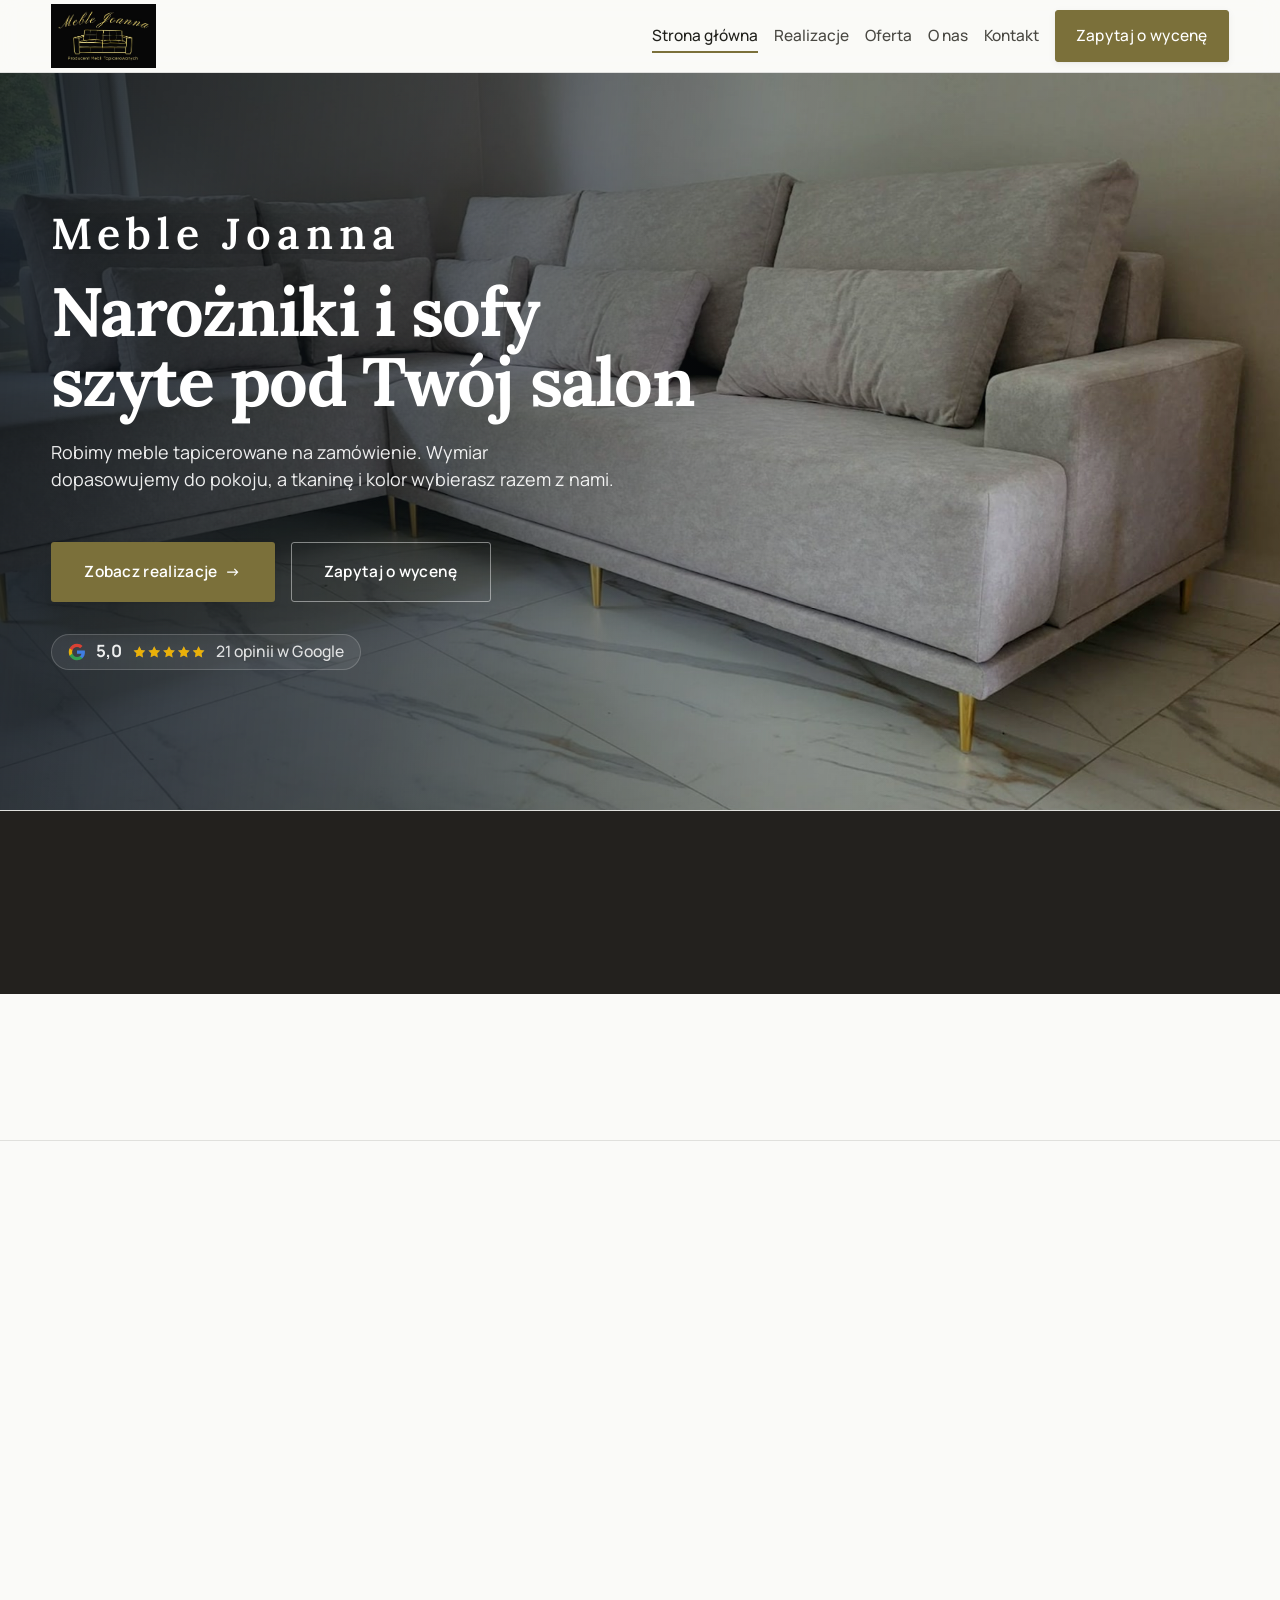
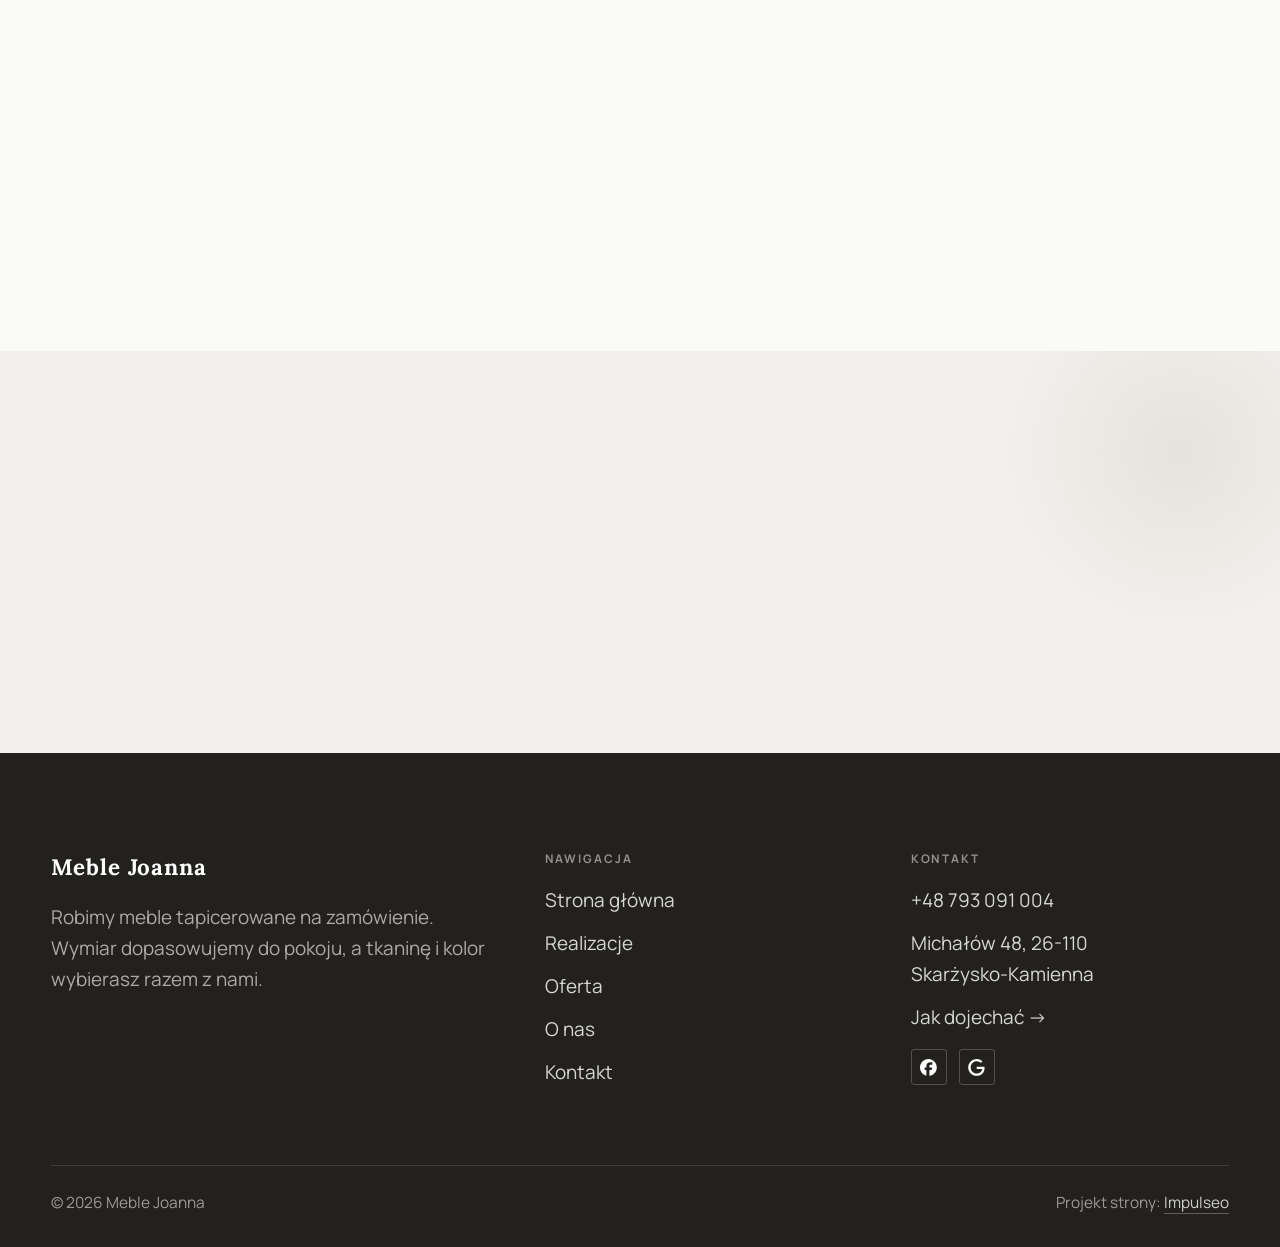
==== index.html @ 0ac48ba5 "Strona demo: meble-joanna" ====
<!DOCTYPE html>
<html lang="pl">
<head>
<meta charset="UTF-8">
<meta name="viewport" content="width=device-width, initial-scale=1.0">
<title>Meble Joanna - Producent mebli tapicerowanych · Skarżysko-Kamienna</title>
<meta name="description" content="Meble Joanna - rodzinny producent mebli tapicerowanych spod Skarżyska-Kamiennej. Narożniki, sofy, łóżka i pufy szyte pod wymiar pokoju. Ocena 5,0 w Google.">
<link rel="canonical" href="https://kris20032.github.io/meble-joanna/">
<meta name="robots" content="noindex, nofollow">
<meta property="og:type" content="website">
<meta property="og:locale" content="pl_PL">
<meta property="og:site_name" content="Meble Joanna">
<meta property="og:title" content="Meble Joanna - Producent mebli tapicerowanych · Skarżysko-Kamienna">
<meta property="og:description" content="Meble Joanna - rodzinny producent mebli tapicerowanych spod Skarżyska-Kamiennej. Narożniki, sofy, łóżka i pufy szyte pod wymiar pokoju. Ocena 5,0 w Google.">
<meta property="og:url" content="https://kris20032.github.io/meble-joanna/">
<meta property="og:image" content="https://kris20032.github.io/meble-joanna/img/og.jpg">
<meta property="og:image:width" content="1200">
<meta property="og:image:height" content="630">
<meta name="twitter:card" content="summary_large_image">
<script type="application/ld+json">{"@context": "https://schema.org", "@type": "LocalBusiness", "name": "Meble Joanna", "url": "https://kris20032.github.io/meble-joanna/", "telephone": "+48793091004", "image": "https://kris20032.github.io/meble-joanna/img/og.jpg", "areaServed": "Skarżysko-Kamienna", "sameAs": ["https://maps.google.com/?cid=4981466079952601923&g_mp=Cidnb29nbGUubWFwcy5wbGFjZXMudjEuUGxhY2VzLlNlYXJjaFRleHQQAhgEIAA", "https://www.facebook.com/profile.php?id=100093165857599"]}</script>
<link rel="preconnect" href="https://fonts.googleapis.com">
<link rel="preconnect" href="https://fonts.gstatic.com" crossorigin>
<link href="https://fonts.googleapis.com/css2?family=Lora:wght@500;600;700&family=Manrope:wght@400;500;600&display=swap" rel="stylesheet">
<link rel="stylesheet" href="assets/styles.css?v=9a1f56e1">
</head>
<body>

<header class="nav">
  <div class="wrap nav-inner">
    <a class="brand brand-has-logo" href="index.html"><img class="brand-logo" src="img/logo.png" alt="Meble Joanna" width="547" height="334" decoding="async"></a>
    <nav class="nav-links">
      <a href="index.html" class="active" aria-current="page">Strona główna</a>
      <a href="realizacje.html">Realizacje</a>
      <a href="oferta.html">Oferta</a>
      <a href="o-nas.html">O nas</a>
      <a href="kontakt.html">Kontakt</a>
      <a href="kontakt.html" class="btn btn-accent">Zapytaj o wycenę</a>
    </nav>
    <button class="nav-toggle" aria-label="Menu"><span></span><span></span><span></span></button>
  </div>
</header>

<main>
<section class="hero-cine">
  <img src="img/hero.jpg" fetchpriority="high" alt="Meble Joanna - Narożniki i sofy szyte pod Twój salon" width="1826" height="1386">
  <div class="wrap">
    <div class="hero-copy">
      <div class="brandmark bm-l"><span class="bm-line"><span>Meble Joanna</span></span></div>
      <h1>Narożniki i sofy szyte pod Twój salon</h1>
      <p class="lead">Robimy meble tapicerowane na zamówienie. Wymiar dopasowujemy do pokoju, a tkaninę i kolor wybierasz razem z nami.</p>
      <div class="hero-actions">
        <a href="realizacje.html" class="btn btn-accent">Zobacz realizacje <span class="arr">→</span></a>
        <a href="kontakt.html" class="btn btn-ghost btn-on-dark">Zapytaj o wycenę</a>
      </div>
      <div style="margin-top:var(--space-6);color:#fff;font-weight:600;letter-spacing:.02em;opacity:.92"><span class="g-badge"><svg class="gb-ico" viewBox="0 0 24 24" width="18" height="18" aria-hidden="true"><path fill="#4285F4" d="M22.56 12.25c0-.78-.07-1.53-.2-2.25H12v4.26h5.92c-.26 1.37-1.04 2.53-2.21 3.31v2.77h3.57c2.08-1.92 3.28-4.74 3.28-8.09z"/><path fill="#34A853" d="M12 23c2.97 0 5.46-.98 7.28-2.66l-3.57-2.77c-.98.66-2.23 1.06-3.71 1.06-2.86 0-5.29-1.93-6.16-4.53H2.18v2.84C3.99 20.53 7.7 23 12 23z"/><path fill="#FBBC05" d="M5.84 14.09c-.22-.66-.35-1.36-.35-2.09s.13-1.43.35-2.09V7.07H2.18C1.43 8.55 1 10.22 1 12s.43 3.45 1.18 4.93l2.85-2.22.81-.62z"/><path fill="#EA4335" d="M12 5.38c1.62 0 3.06.56 4.21 1.64l3.15-3.15C17.45 2.09 14.97 1 12 1 7.7 1 3.99 3.47 2.18 7.07l3.66 2.84c.87-2.6 3.3-4.53 6.16-4.53z"/></svg><b class="gb-ocena">5,0</b><svg class="gb-stars" viewBox="0 0 90 18" width="74" height="14.8" aria-hidden="true"><g fill="currentColor" opacity=".26"><path transform="translate(0,0)" d="M9 1.6l2.2 4.46 4.92.72-3.56 3.47.84 4.9L9 12.74l-4.4 2.31.84-4.9L1.88 6.68l4.92-.72L9 1.6Z"/><path transform="translate(18,0)" d="M9 1.6l2.2 4.46 4.92.72-3.56 3.47.84 4.9L9 12.74l-4.4 2.31.84-4.9L1.88 6.68l4.92-.72L9 1.6Z"/><path transform="translate(36,0)" d="M9 1.6l2.2 4.46 4.92.72-3.56 3.47.84 4.9L9 12.74l-4.4 2.31.84-4.9L1.88 6.68l4.92-.72L9 1.6Z"/><path transform="translate(54,0)" d="M9 1.6l2.2 4.46 4.92.72-3.56 3.47.84 4.9L9 12.74l-4.4 2.31.84-4.9L1.88 6.68l4.92-.72L9 1.6Z"/><path transform="translate(72,0)" d="M9 1.6l2.2 4.46 4.92.72-3.56 3.47.84 4.9L9 12.74l-4.4 2.31.84-4.9L1.88 6.68l4.92-.72L9 1.6Z"/></g><clipPath id="gs1000"><rect x="0" y="0" width="90.0" height="18"/></clipPath><g fill="#FBBC04" clip-path="url(#gs1000)"><path transform="translate(0,0)" d="M9 1.6l2.2 4.46 4.92.72-3.56 3.47.84 4.9L9 12.74l-4.4 2.31.84-4.9L1.88 6.68l4.92-.72L9 1.6Z"/><path transform="translate(18,0)" d="M9 1.6l2.2 4.46 4.92.72-3.56 3.47.84 4.9L9 12.74l-4.4 2.31.84-4.9L1.88 6.68l4.92-.72L9 1.6Z"/><path transform="translate(36,0)" d="M9 1.6l2.2 4.46 4.92.72-3.56 3.47.84 4.9L9 12.74l-4.4 2.31.84-4.9L1.88 6.68l4.92-.72L9 1.6Z"/><path transform="translate(54,0)" d="M9 1.6l2.2 4.46 4.92.72-3.56 3.47.84 4.9L9 12.74l-4.4 2.31.84-4.9L1.88 6.68l4.92-.72L9 1.6Z"/><path transform="translate(72,0)" d="M9 1.6l2.2 4.46 4.92.72-3.56 3.47.84 4.9L9 12.74l-4.4 2.31.84-4.9L1.88 6.68l4.92-.72L9 1.6Z"/></g></svg><span class="gb-txt">21 opinii w Google</span></span></div>
    </div>
  </div>
</section>
<section class="strip n-4" style="padding-block:0">
  <div class="wrap">
    <div class="item reveal"><div class="k">Na wymiar</div><div class="v">narożniki, sofy i łóżka pod Twój pokój</div></div>
    <div class="item reveal"><div class="k">Tkanina i kolor</div><div class="v">dobierasz razem z nami</div></div>
    <div class="item reveal"><div class="k">Rodzinna firma</div><div class="v">z Michałowa pod Skarżyskiem-Kamienną</div></div>
    <div class="item reveal"><div class="k">Dowóz</div><div class="v">także poza województwo świętokrzyskie</div></div>
  </div>
</section>
<section class="opinie-mini" aria-label="Opinie klientów">
  <div class="wrap">
    <div class="om-row">
      <div class="om-item reveal"><blockquote>„Kanapa prezentuje się naprawdę świetnie i od pierwszego spojrzenia widać, że została wykonana z dużą staran…”</blockquote><span class="om-autor">Milena G</span></div>
      <div class="om-item reveal"><blockquote>„Mój narożnik właśnie dotarł i jestem absolutnie zachwycona!”</blockquote><span class="om-autor">Justyna Kołodziej</span></div>
      <div class="om-item reveal"><blockquote>„Bardzo polecam "Meble Joanna".”</blockquote><span class="om-autor">Agata Marczewska</span></div>
    </div>
  </div>
</section>
<section>
  <div class="wrap split">
    <div class="split-art reveal"><img src="img/g6.jpg" alt="Meble Joanna - realizacja" loading="lazy" width="1600" height="1200" decoding="async"></div>
    <div class="split-copy reveal">
      <span class="eyebrow">O nas</span>
      <h2>Meble szyte w Michałowie</h2>
      <p class="muted">Wypoczynki i łóżka robimy pod wymiar pokoju, w tkaninie wybranej przez Ciebie. Nasze narożniki jeżdżą też do klientów spoza województwa.</p>

      <a href="o-nas.html" class="btn btn-ghost">Poznaj nas <span class="arr">→</span></a>
    </div>
  </div>
</section>
<section class="gateways-band">
  <div class="wrap">
    <div class="gateways">
      <a href="oferta.html" class="gateway reveal"><img src="img/g1.jpg" alt="Narożniki na wymiar" loading="lazy" width="1518" height="1106" decoding="async"><span class="g-ttl">Narożniki na wymiar</span></a>
      <a href="oferta.html" class="gateway reveal"><img src="img/g7.jpg" alt="Sofy i kanapy" loading="lazy" width="1600" height="1200" decoding="async"><span class="g-ttl">Sofy i kanapy</span></a>
      <a href="oferta.html" class="gateway reveal"><img src="img/g5.jpg" alt="Łóżka tapicerowane" loading="lazy" width="1600" height="2133" decoding="async"><span class="g-ttl">Łóżka tapicerowane</span></a>
    </div>
  </div>
</section>
<section class="stopklatka" aria-hidden="true">
  <div class="stk-bg" style="background-image:url(img/g3.jpg)"></div>
</section>
<section class="opinie">
  <div class="wrap">
    <div class="head center reveal">
      <span class="eyebrow">Opinie</span>
      <h2>Co mówią klienci</h2>
    </div>
    <p class="op-meta reveal"><span class="g-badge"><svg class="gb-ico" viewBox="0 0 24 24" width="18" height="18" aria-hidden="true"><path fill="#4285F4" d="M22.56 12.25c0-.78-.07-1.53-.2-2.25H12v4.26h5.92c-.26 1.37-1.04 2.53-2.21 3.31v2.77h3.57c2.08-1.92 3.28-4.74 3.28-8.09z"/><path fill="#34A853" d="M12 23c2.97 0 5.46-.98 7.28-2.66l-3.57-2.77c-.98.66-2.23 1.06-3.71 1.06-2.86 0-5.29-1.93-6.16-4.53H2.18v2.84C3.99 20.53 7.7 23 12 23z"/><path fill="#FBBC05" d="M5.84 14.09c-.22-.66-.35-1.36-.35-2.09s.13-1.43.35-2.09V7.07H2.18C1.43 8.55 1 10.22 1 12s.43 3.45 1.18 4.93l2.85-2.22.81-.62z"/><path fill="#EA4335" d="M12 5.38c1.62 0 3.06.56 4.21 1.64l3.15-3.15C17.45 2.09 14.97 1 12 1 7.7 1 3.99 3.47 2.18 7.07l3.66 2.84c.87-2.6 3.3-4.53 6.16-4.53z"/></svg><b class="gb-ocena">5,0</b><svg class="gb-stars" viewBox="0 0 90 18" width="74" height="14.8" aria-hidden="true"><g fill="currentColor" opacity=".26"><path transform="translate(0,0)" d="M9 1.6l2.2 4.46 4.92.72-3.56 3.47.84 4.9L9 12.74l-4.4 2.31.84-4.9L1.88 6.68l4.92-.72L9 1.6Z"/><path transform="translate(18,0)" d="M9 1.6l2.2 4.46 4.92.72-3.56 3.47.84 4.9L9 12.74l-4.4 2.31.84-4.9L1.88 6.68l4.92-.72L9 1.6Z"/><path transform="translate(36,0)" d="M9 1.6l2.2 4.46 4.92.72-3.56 3.47.84 4.9L9 12.74l-4.4 2.31.84-4.9L1.88 6.68l4.92-.72L9 1.6Z"/><path transform="translate(54,0)" d="M9 1.6l2.2 4.46 4.92.72-3.56 3.47.84 4.9L9 12.74l-4.4 2.31.84-4.9L1.88 6.68l4.92-.72L9 1.6Z"/><path transform="translate(72,0)" d="M9 1.6l2.2 4.46 4.92.72-3.56 3.47.84 4.9L9 12.74l-4.4 2.31.84-4.9L1.88 6.68l4.92-.72L9 1.6Z"/></g><clipPath id="gs1000"><rect x="0" y="0" width="90.0" height="18"/></clipPath><g fill="#FBBC04" clip-path="url(#gs1000)"><path transform="translate(0,0)" d="M9 1.6l2.2 4.46 4.92.72-3.56 3.47.84 4.9L9 12.74l-4.4 2.31.84-4.9L1.88 6.68l4.92-.72L9 1.6Z"/><path transform="translate(18,0)" d="M9 1.6l2.2 4.46 4.92.72-3.56 3.47.84 4.9L9 12.74l-4.4 2.31.84-4.9L1.88 6.68l4.92-.72L9 1.6Z"/><path transform="translate(36,0)" d="M9 1.6l2.2 4.46 4.92.72-3.56 3.47.84 4.9L9 12.74l-4.4 2.31.84-4.9L1.88 6.68l4.92-.72L9 1.6Z"/><path transform="translate(54,0)" d="M9 1.6l2.2 4.46 4.92.72-3.56 3.47.84 4.9L9 12.74l-4.4 2.31.84-4.9L1.88 6.68l4.92-.72L9 1.6Z"/><path transform="translate(72,0)" d="M9 1.6l2.2 4.46 4.92.72-3.56 3.47.84 4.9L9 12.74l-4.4 2.31.84-4.9L1.88 6.68l4.92-.72L9 1.6Z"/></g></svg><span class="gb-txt">21 opinii w Google</span></span></p>
    <p class="op-meta reveal"><a class="op-google" href="https://maps.google.com/?cid=4981466079952601923&amp;g_mp=Cidnb29nbGUubWFwcy5wbGFjZXMudjEuUGxhY2VzLlNlYXJjaFRleHQQAhgEIAA" target="_blank" rel="noopener"><svg class="op-g-ico" viewBox="0 0 24 24" width="17" height="17" aria-hidden="true"><path fill="#4285F4" d="M22.56 12.25c0-.78-.07-1.53-.2-2.25H12v4.26h5.92c-.26 1.37-1.04 2.53-2.21 3.31v2.77h3.57c2.08-1.92 3.28-4.74 3.28-8.09z"/><path fill="#34A853" d="M12 23c2.97 0 5.46-.98 7.28-2.66l-3.57-2.77c-.98.66-2.23 1.06-3.71 1.06-2.86 0-5.29-1.93-6.16-4.53H2.18v2.84C3.99 20.53 7.7 23 12 23z"/><path fill="#FBBC05" d="M5.84 14.09c-.22-.66-.35-1.36-.35-2.09s.13-1.43.35-2.09V7.07H2.18C1.43 8.55 1 10.22 1 12s.43 3.45 1.18 4.93l2.85-2.22.81-.62z"/><path fill="#EA4335" d="M12 5.38c1.62 0 3.06.56 4.21 1.64l3.15-3.15C17.45 2.09 14.97 1 12 1 7.7 1 3.99 3.47 2.18 7.07l3.66 2.84c.87-2.6 3.3-4.53 6.16-4.53z"/></svg><span>Zobacz opinie w Google</span><span class="arr">→</span></a></p>
    <div class="opinie-grid">
      <figure class="op-card reveal"><span class="op-star"><svg class="ico-star" width="14" height="14" viewBox="0 0 24 24" style="vertical-align:-2px" aria-hidden="true"><path d="M12 2.8l2.85 5.8 6.4.93-4.63 4.5 1.1 6.37L12 17.4l-5.72 3 1.1-6.37-4.63-4.5 6.4-.93L12 2.8Z" fill="currentColor"/></svg><svg class="ico-star" width="14" height="14" viewBox="0 0 24 24" style="vertical-align:-2px" aria-hidden="true"><path d="M12 2.8l2.85 5.8 6.4.93-4.63 4.5 1.1 6.37L12 17.4l-5.72 3 1.1-6.37-4.63-4.5 6.4-.93L12 2.8Z" fill="currentColor"/></svg><svg class="ico-star" width="14" height="14" viewBox="0 0 24 24" style="vertical-align:-2px" aria-hidden="true"><path d="M12 2.8l2.85 5.8 6.4.93-4.63 4.5 1.1 6.37L12 17.4l-5.72 3 1.1-6.37-4.63-4.5 6.4-.93L12 2.8Z" fill="currentColor"/></svg><svg class="ico-star" width="14" height="14" viewBox="0 0 24 24" style="vertical-align:-2px" aria-hidden="true"><path d="M12 2.8l2.85 5.8 6.4.93-4.63 4.5 1.1 6.37L12 17.4l-5.72 3 1.1-6.37-4.63-4.5 6.4-.93L12 2.8Z" fill="currentColor"/></svg><svg class="ico-star" width="14" height="14" viewBox="0 0 24 24" style="vertical-align:-2px" aria-hidden="true"><path d="M12 2.8l2.85 5.8 6.4.93-4.63 4.5 1.1 6.37L12 17.4l-5.72 3 1.1-6.37-4.63-4.5 6.4-.93L12 2.8Z" fill="currentColor"/></svg></span><blockquote>Kanapa prezentuje się naprawdę świetnie i od pierwszego spojrzenia widać, że została wykonana z dużą starannością. Wszystkie detale są dopracowane, szwy równe i schludne, a materiały wysokiej jakości.</blockquote><span class="op-autor">Milena G</span></figure>
      <figure class="op-card reveal"><span class="op-star"><svg class="ico-star" width="14" height="14" viewBox="0 0 24 24" style="vertical-align:-2px" aria-hidden="true"><path d="M12 2.8l2.85 5.8 6.4.93-4.63 4.5 1.1 6.37L12 17.4l-5.72 3 1.1-6.37-4.63-4.5 6.4-.93L12 2.8Z" fill="currentColor"/></svg><svg class="ico-star" width="14" height="14" viewBox="0 0 24 24" style="vertical-align:-2px" aria-hidden="true"><path d="M12 2.8l2.85 5.8 6.4.93-4.63 4.5 1.1 6.37L12 17.4l-5.72 3 1.1-6.37-4.63-4.5 6.4-.93L12 2.8Z" fill="currentColor"/></svg><svg class="ico-star" width="14" height="14" viewBox="0 0 24 24" style="vertical-align:-2px" aria-hidden="true"><path d="M12 2.8l2.85 5.8 6.4.93-4.63 4.5 1.1 6.37L12 17.4l-5.72 3 1.1-6.37-4.63-4.5 6.4-.93L12 2.8Z" fill="currentColor"/></svg><svg class="ico-star" width="14" height="14" viewBox="0 0 24 24" style="vertical-align:-2px" aria-hidden="true"><path d="M12 2.8l2.85 5.8 6.4.93-4.63 4.5 1.1 6.37L12 17.4l-5.72 3 1.1-6.37-4.63-4.5 6.4-.93L12 2.8Z" fill="currentColor"/></svg><svg class="ico-star" width="14" height="14" viewBox="0 0 24 24" style="vertical-align:-2px" aria-hidden="true"><path d="M12 2.8l2.85 5.8 6.4.93-4.63 4.5 1.1 6.37L12 17.4l-5.72 3 1.1-6.37-4.63-4.5 6.4-.93L12 2.8Z" fill="currentColor"/></svg></span><blockquote>Mój narożnik właśnie dotarł i jestem absolutnie zachwycona! Od początku zależało mi na niestandardowym, funkcjonalnym wypoczynku, dopasowanym do moich potrzeb. Efekt przeszedł moje oczekiwania.</blockquote><span class="op-autor">Justyna Kołodziej</span></figure>
      <figure class="op-card reveal"><span class="op-star"><svg class="ico-star" width="14" height="14" viewBox="0 0 24 24" style="vertical-align:-2px" aria-hidden="true"><path d="M12 2.8l2.85 5.8 6.4.93-4.63 4.5 1.1 6.37L12 17.4l-5.72 3 1.1-6.37-4.63-4.5 6.4-.93L12 2.8Z" fill="currentColor"/></svg><svg class="ico-star" width="14" height="14" viewBox="0 0 24 24" style="vertical-align:-2px" aria-hidden="true"><path d="M12 2.8l2.85 5.8 6.4.93-4.63 4.5 1.1 6.37L12 17.4l-5.72 3 1.1-6.37-4.63-4.5 6.4-.93L12 2.8Z" fill="currentColor"/></svg><svg class="ico-star" width="14" height="14" viewBox="0 0 24 24" style="vertical-align:-2px" aria-hidden="true"><path d="M12 2.8l2.85 5.8 6.4.93-4.63 4.5 1.1 6.37L12 17.4l-5.72 3 1.1-6.37-4.63-4.5 6.4-.93L12 2.8Z" fill="currentColor"/></svg><svg class="ico-star" width="14" height="14" viewBox="0 0 24 24" style="vertical-align:-2px" aria-hidden="true"><path d="M12 2.8l2.85 5.8 6.4.93-4.63 4.5 1.1 6.37L12 17.4l-5.72 3 1.1-6.37-4.63-4.5 6.4-.93L12 2.8Z" fill="currentColor"/></svg><svg class="ico-star" width="14" height="14" viewBox="0 0 24 24" style="vertical-align:-2px" aria-hidden="true"><path d="M12 2.8l2.85 5.8 6.4.93-4.63 4.5 1.1 6.37L12 17.4l-5.72 3 1.1-6.37-4.63-4.5 6.4-.93L12 2.8Z" fill="currentColor"/></svg></span><blockquote>Bardzo polecam "Meble Joanna". Solidnie i estetycznie wykonane, z dobrych jakościowo materiałów, wygodne. Z właścicielami można bez problemu porozumieć się odnośnie kolorystyki itd.</blockquote><span class="op-autor">Agata Marczewska</span></figure>
    </div>
  </div>
</section>
<section>
  <div class="wrap">
    <div class="head reveal">
      <span class="eyebrow">Realizacje</span>
      <h2>Meble z naszej pracowni</h2>
      <p>Narożniki, sofy i łóżka uszyte na zamówienie. Każdy w innej tkaninie i w innym wymiarze.</p>
    </div>
    <div class="gallery">
      <div class="tile t-two3 reveal"><img src="img/g2.jpg" alt="Meble Joanna" loading="lazy" width="1502" height="2044" decoding="async"></div>
      <div class="tile t-third reveal"><img src="img/g4.jpg" alt="Meble Joanna" loading="lazy" width="1474" height="2024" decoding="async"></div>
      <div class="tile t-third reveal"><img src="img/g8.jpg" alt="Meble Joanna" loading="lazy" width="1058" height="778" decoding="async"></div>
      <div class="tile t-third reveal"><img src="img/g9.jpg" alt="Meble Joanna" loading="lazy" width="1100" height="824" decoding="async"></div>
      <div class="tile t-third reveal"><img src="img/about.jpg" alt="Meble Joanna" loading="lazy" width="1600" height="2133" decoding="async"></div>
    </div>
    <div style="margin-top:var(--space-7)" class="reveal"><a href="realizacje.html" class="btn btn-accent">Pełna galeria <span class="arr">→</span></a></div>
  </div>
</section>
<section class="cta">
  <div class="wrap">
    <div class="reveal">
      <span class="eyebrow">Współpraca</span>
      <h2>Masz miejsce na narożnik, a nic gotowego nie pasuje?</h2>
      <p>Zadzwoń i podaj wymiary. Powiemy, co da się uszyć i ile to będzie kosztować.</p>
    </div>
    <div class="cta-actions reveal">
      <a href="kontakt.html" class="btn btn-light">Zapytaj o wycenę <span class="arr">→</span></a>
      <a href="tel:+48793091004" class="btn btn-ghost btn-ghost-cta">+48 793 091 004</a>
    </div>
  </div>
</section>
</main>

<footer>
  <div class="wrap">
    <div class="foot-grid">
      <div class="foot-brand">
        <div class="name">Meble Joanna</div>
        <p>Robimy meble tapicerowane na zamówienie. Wymiar dopasowujemy do pokoju, a tkaninę i kolor wybierasz razem z nami.</p>
      </div>
      <div class="foot-col">
        <h4>Nawigacja</h4>
        <a href="index.html">Strona główna</a>
        <a href="realizacje.html">Realizacje</a>
        <a href="oferta.html">Oferta</a>
        <a href="o-nas.html">O nas</a>
        <a href="kontakt.html">Kontakt</a>
      </div>
      <div class="foot-col">
        <h4>Kontakt</h4>
        <a href="tel:+48793091004">+48 793 091 004</a>
        <p>Michałów 48, 26-110 Skarżysko-Kamienna</p>
        <a href="https://maps.google.com/?cid=4981466079952601923&g_mp=Cidnb29nbGUubWFwcy5wbGFjZXMudjEuUGxhY2VzLlNlYXJjaFRleHQQAhgEIAA" target="_blank" rel="noopener">Jak dojechać →</a>
      <div class="foot-soc">
        <a class="soc" href="https://www.facebook.com/profile.php?id=100093165857599" target="_blank" rel="noopener" aria-label="Facebook - Meble Joanna"><svg viewBox="0 0 24 24" aria-hidden="true" focusable="false"><path d="M9.101 23.691v-7.98H6.627v-3.667h2.474v-1.58c0-4.085 1.848-5.978 5.858-5.978.401 0 .955.042 1.468.103a8.68 8.68 0 0 1 1.141.195v3.325a8.623 8.623 0 0 0-.653-.036 26.805 26.805 0 0 0-.733-.009c-.707 0-1.259.096-1.675.309a1.686 1.686 0 0 0-.679.622c-.258.42-.374.995-.374 1.752v1.297h3.919l-.386 2.103-.287 1.564h-3.246v8.245C19.396 23.238 24 18.179 24 12.044c0-6.627-5.373-12-12-12s-12 5.373-12 12c0 5.628 3.874 10.35 9.101 11.647Z" fill="currentColor"/></svg></a>
        <a class="soc" href="https://maps.google.com/?cid=4981466079952601923&g_mp=Cidnb29nbGUubWFwcy5wbGFjZXMudjEuUGxhY2VzLlNlYXJjaFRleHQQAhgEIAA" target="_blank" rel="noopener" aria-label="Google - Meble Joanna"><svg viewBox="0 0 24 24" aria-hidden="true" focusable="false"><path d="M12.48 10.92v3.28h7.84c-.24 1.84-.853 3.187-1.787 4.133-1.147 1.147-2.933 2.4-6.053 2.4-4.827 0-8.6-3.893-8.6-8.72s3.773-8.72 8.6-8.72c2.6 0 4.507 1.027 5.907 2.347l2.307-2.307C18.747 1.44 16.133 0 12.48 0 5.867 0 .307 5.387.307 12s5.56 12 12.173 12c3.573 0 6.267-1.173 8.373-3.36 2.16-2.16 2.84-5.213 2.84-7.667 0-.76-.053-1.467-.173-2.053H12.48z" fill="currentColor"/></svg></a>
      </div>
      </div>
    </div>
    <div class="foot-bot">
      <span>© 2026 Meble Joanna</span>
      <span>Projekt strony: <a class="foot-credit" href="https://impulseo.pl" target="_blank" rel="noopener">Impulseo</a></span>
    </div>
  </div>
</footer>
<div class="sticky-reserve"><a class="sr-book" href="kontakt.html">Zapytaj o wycenę</a><a class="sr-call" href="tel:+48793091004" aria-label="Zadzwoń"><svg class="ico-tel" width="16" height="16" viewBox="0 0 24 24" fill="none" aria-hidden="true"><path d="M6.6 10.8a15.5 15.5 0 0 0 6.6 6.6l2.2-2.2a1 1 0 0 1 1-.24 11.4 11.4 0 0 0 3.6.58 1 1 0 0 1 1 1V20a1 1 0 0 1-1 1A17 17 0 0 1 3 4a1 1 0 0 1 1-1h3.5a1 1 0 0 1 1 1c0 1.25.2 2.46.58 3.6a1 1 0 0 1-.25 1l-2.23 2.2Z" fill="currentColor"/></svg></a></div>
<div class="demo-wazne" data-do="2026-10-06" data-cykl="3" hidden><svg class="dw-ico" width="13" height="13" viewBox="0 0 24 24" fill="none" aria-hidden="true"><circle cx="12" cy="12" r="8.6" stroke="currentColor" stroke-width="1.8"/><path d="M12 7.2V12l3.3 2" stroke="currentColor" stroke-width="1.8" stroke-linecap="round"/></svg><span class="dw-txt"></span></div>

<script src="assets/main.js"></script>
</body>
</html>
---- assets/styles.css ----
/* ============================================================
   STOLBASZ — premium, architektoniczny B2B fit-out
   Jasna paleta, zero brązu. System wg premium-web-craft.
   Projekt strony: Impulseo (impulseo.pl)
   ============================================================ */

:root{
  /* PALETA — jasna, architektoniczna, chłodna */
  --paper:#F3F1EC;          /* główne tło */
  --paper-2:#E6E3DB;        /* sekcje alternatywne (chłodny jasny szary) */
  --paper-3:#E6E3DB;        /* delikatne wypełnienia */
  --ink:#23211E;            /* tekst główny — chłodny grafit */
  --ink-soft:#43403A;       /* nagłówki drugorzędne */
  --muted:#87837A;          /* tekst poboczny */
  --line:rgba(35,33,30,.12);/* hairline */
  --accent:#8A6B3C;         /* stonowany petrol-slate — jedyny akcent */
  --accent-d:#6E5430;
  --accent-soft:rgba(138,107,60,.10);
  --dark:#23211E;           /* sekcje ciemne (stopka/CTA) */

  /* HOVER ZDJĘĆ — JEDEN standard dla całego silnika (decyzja K. 04.08.2026, artefakt z wariantami).
     AKTUALNE (K.+Szymon 09.08.2026, wybór z artefaktu 6 wariantów): zoom 1.05 przy 1.4s -
     przy tak długim czasie mocniejszy kadr NIE skacze, tylko „oddycha". Poprzedni standard
     (1.02 / .55s z 04.08) odbierany jako dynamiczny i szybki.
     Spoczynek lekko przygaszony, ale TYLKO tam, gdzie jest mysz (@media hover:hover) —
     na telefonie zdjęcia zostają w pełnej jasności. */
  --img-zoom:1.05;                   /* K.+Szymon 09.08: wariant F z artefaktu porównawczego */
  --img-rest:brightness(.95) saturate(.99);
  --img-hot:brightness(1.06) saturate(1.05);
  --img-dur:1.4s;                    /* K.+Szymon 09.08 (wariant F): powoli = elegancko */
  --img-ease:cubic-bezier(.16,.84,.44,1);  /* miękki ogon, efekt „oddychania" */

  /* ODSTĘPY — skala 4/8 */
  --space-1:4px; --space-2:8px; --space-3:12px; --space-4:16px; --space-5:24px;
  --space-6:32px; --space-7:48px; --space-8:64px; --space-9:96px; --space-10:128px;

  /* TYPOGRAFIA — fluid clamp() (skala podbita 16.07.2026: większe, czytelniejsze litery — uwaga Adama) */
  --text-sm:clamp(.9rem,.87rem + .12vw,1rem);
  --text-base:clamp(1.08rem,1.04rem + .18vw,1.2rem);
  --text-lg:clamp(1.24rem,1.15rem + .34vw,1.44rem);
  --text-h3:clamp(1.34rem,1.22rem + .55vw,1.66rem);
  --text-h2:clamp(2.1rem,1.66rem + 2.1vw,3.1rem);
  --text-h1:clamp(2.9rem,2.1rem + 4vw,5.1rem);

  /* PROMIENIE — architektoniczne, raczej ostre */
  --r-sm:3px; --r-md:6px; --r-lg:10px;

  /* RUCH */
  --ease:cubic-bezier(.25,.46,.45,.94); --dur:.24s;

  /* CIENIE — miękkie, warstwowe */
  --sh-sm:0 1px 2px rgba(16,24,32,.04), 0 2px 8px rgba(16,24,32,.05);
  --sh-md:0 2px 6px rgba(16,24,32,.05), 0 12px 28px -8px rgba(16,24,32,.12);
  --sh-lg:0 6px 14px rgba(16,24,32,.07), 0 26px 56px -18px rgba(16,24,32,.22);

  --hairline:1px solid var(--line);

  --font-display:'Lora',serif;
  --font-body:'Manrope',sans-serif;
}

*{box-sizing:border-box;margin:0;padding:0}
html{scroll-behavior:smooth}
body{
  font-family:var(--font-body);
  font-size:var(--text-base);
  line-height:1.65;
  color:var(--ink);
  background:var(--paper);
  -webkit-font-smoothing:antialiased;
  text-rendering:optimizeLegibility;
}
img{max-width:100%;height:auto;display:block}  /* height:auto = width/height z atrybutów trzyma proporcje (TOP#12) */
a{color:inherit;text-decoration:none}

.wrap{width:min(92%,1180px);margin-inline:auto}
section{padding-block:clamp(52px,6.5vw,96px)}

h1,h2,h3{font-family:var(--font-display);font-weight:700;line-height:1.08;letter-spacing:-.02em;color:var(--ink)}
h1{font-size:var(--text-h1);letter-spacing:-.035em}
h2{font-size:var(--text-h2);letter-spacing:-.025em}
h3{font-size:var(--text-h3)}
/* MIARA — długość wiersza. WCAG 2.2 SC 1.4.8: max 80 znaków; Butterick: 45–90.
   68ch daje realnie 72–78 znaków polskiego tekstu, czyli z zapasem pod granicą.
   Wcześniej limit miał TYLKO <p> — <li>, <blockquote> i <dd> nie miały żadnego,
   i to jedyny powód, dla którego 23 bloki na dwóch oddanych stronach jadą po
   83–106 znaków w wierszu (pomiar 07.08.2026, bramka `miara`).
   ⚠️ Listy i definicje ograniczamy TYLKO bez klasy: `ul`/`ol` z klasą to u nas
   układ (siatki kafli, menu), a nie tekst ciągły — tam miarę wyznacza układ. */
/* 60ch, nie 68ch (K. 10.08): po zmianie fontów na węższe kroje (DM Sans i spółka)
   w 68ch mieściło się ~90 znaków - bramka pikselowa słusznie zgłaszała przekroczenie
   granicy 80. Pomiar na żywej przeglądarce: 60ch = 90 znaków, 53ch = ~78 znaków, czyli normę WCAG 1.4.8. */
:root{ --miara:53ch }
p{max-width:min(100%,var(--miara))}
blockquote,
ul:not([class])>li, ol:not([class])>li,
dl:not([class])>dd{max-width:min(100%,var(--miara))}

/* ⚠️ Świadomie BEZ wyjątku `.tile p,.card p,.svc p{max-width:none}`, choć nasuwa się sam:
   te akapity BYŁY już ograniczone (stare `p{max-width:65ch}`), więc „wyjątek" nie odblokowałby
   niczego nowego — tylko ROZLUŹNIŁ stan sprzed zmiany na wszystkich demach naraz.
   `figcaption` żadna z reguł wyżej nie dotyczy, więc też nie potrzebuje zwolnienia. */

/* ŁAMANIE. `balance` wyrównuje długości wierszy w nagłówku, `pretty` pilnuje ostatniego
   wiersza akapitu, żeby nie został w nim jeden wyraz. Obsługiwane od Chrome 117 /
   Safari 17.5; starsze przeglądarki po prostu ignorują tę własność.
   `text-wrap:pretty` nie występowało dotąd ANI RAZ w silniku ani w repo klientów. */
h1,h2,h3,.lead,.lede{text-wrap:balance}
p,li,blockquote,dd{text-wrap:pretty}

.eyebrow{
  font-family:var(--font-body);
  font-size:var(--text-sm);
  font-weight:600;
  letter-spacing:.18em;
  text-transform:uppercase;
  color:var(--accent);
  display:inline-flex;align-items:center;gap:var(--space-3);
}
/* flex:none + margin-top = kreska trzyma się PIERWSZEJ linii. Wcześniej align-items:center
   centrowało ją względem całego bloku i przy zawinięciu (długi kicker typu
   „…WNĘTRZ · LESZNO · OD 2019") druga linia lądowała z brzydkim wcięciem. */
.eyebrow{align-items:flex-start}
.eyebrow>*,.eyebrow{text-wrap:balance}   /* dlugi kicker lamal sie na sierote typu samo „2019" w drugiej linii */
.eyebrow::before{content:"";width:28px;height:1px;background:var(--accent);display:inline-block;flex:none;margin-top:.62em}

.muted{color:var(--muted)}
.lead{font-size:var(--text-lg);line-height:1.55;color:var(--ink-soft);max-width:50ch}

/* ---------- BUTTONS ---------- */
.btn{
  display:inline-flex;align-items:center;gap:var(--space-2);
  font-weight:600;font-size:var(--text-sm);letter-spacing:.02em;
  padding:var(--space-4) var(--space-6);
  border-radius:var(--r-sm);
  transition:transform var(--dur) var(--ease),box-shadow var(--dur) var(--ease),background var(--dur) var(--ease);
  cursor:pointer;border:1px solid transparent;
}
.btn-accent{background:var(--accent);color:#fff;box-shadow:var(--sh-sm)}
.btn-accent:hover{background:var(--accent-d);transform:translateY(-2px);box-shadow:var(--sh-md)}
.btn-accent:active{transform:translateY(0);box-shadow:var(--sh-sm)}
.btn-ghost{background:transparent;color:var(--ink);border-color:var(--line)}
.btn-ghost:hover{border-color:var(--accent);color:var(--accent);transform:translateY(-2px)}
.btn-light{background:#fff;color:var(--ink);box-shadow:var(--sh-sm)}
.btn-light:hover{transform:translateY(-2px);box-shadow:var(--sh-md)}
.btn .arr{transition:transform var(--dur) var(--ease)}
.btn:hover .arr{transform:translateX(4px)}

/* ---------- NAV ---------- */
.nav{
  position:sticky;top:0;z-index:50;
  background:color-mix(in srgb,var(--paper) 88%,transparent);
  backdrop-filter:saturate(140%) blur(10px);
  border-bottom:var(--hairline);
}
.nav-inner{display:flex;align-items:center;justify-content:space-between;gap:var(--space-5);height:72px}
/* ANTY-NACHODZENIE (K. 05.08.2026): długa nazwa firmy + przycisk z pełnym numerem nie mieściły się w pasku
   i flex ściskał linki PONIŻEJ ich treści - "Kontakt" wchodził na ramkę "Zadzwoń +48 ...". Teraz ustępuje
   nazwa marki (skrót wielokropkiem), a menu i przycisk nigdy się nie kurczą ani nie zachodzą na siebie. */
.brand{display:flex;flex-direction:column;line-height:1;min-width:0;flex:0 1 auto}
.brand .name{font-family:var(--font-display);font-weight:800;font-size:1.35rem;letter-spacing:.04em;white-space:nowrap;overflow:hidden;text-overflow:ellipsis}
.brand .sub{font-size:.62rem;letter-spacing:.34em;text-transform:uppercase;color:var(--muted);margin-top:5px;white-space:nowrap;overflow:hidden;text-overflow:ellipsis}
.nav-links{display:flex;align-items:center;gap:var(--space-6);flex:0 0 auto}
.nav-links a{font-size:var(--text-sm);font-weight:500;color:var(--ink-soft);position:relative;padding-block:4px;white-space:nowrap;transition:color var(--dur) var(--ease)}
.nav-links a::after{content:"";position:absolute;left:0;bottom:0;width:0;height:1.5px;background:var(--accent);transition:width var(--dur) var(--ease)}
.nav-links a:hover,.nav-links a.active{color:var(--ink)}
.nav-links a:hover::after,.nav-links a.active::after{width:100%}
.nav-links .btn{padding:var(--space-2) var(--space-5)}
/* przyciski w nav: właściwy kolor (przebij .nav-links a) + bez podkreślenia */
.nav-links a.btn-accent{color:#fff}
.nav-links a.btn-ghost,.nav-links a.btn-light{color:var(--ink)}
/* CTA w pasku: NIE podkreślenie spod linków menu, ale ten sam przelatujący błysk,
   co na wszystkich innych przyciskach (zgłoszenie K. 13.08.2026 - „na hero jest efekt
   światła przechodzącego przez przycisk, na navbarze go nie ma, a mają być identyczne").
   Reguła `.nav-links a::after` jest silniejsza od `.btn::after`, więc trzeba jej
   geometrię wyzerować i wpisać połysk z nazwy - samo `display:none` gasiło efekt. */
.nav-links a.btn::after{
  display:block;content:"";position:absolute;inset:0;z-index:-1;pointer-events:none;
  width:auto;height:auto;border-radius:inherit;   /* kasuje geometrię podkreślenia (width:0;height:1.5px) */
  background:linear-gradient(100deg,transparent 32%,rgba(255,255,255,.20) 50%,transparent 68%);
  translate:-120% 0}
@media (prefers-reduced-motion:no-preference){
  .nav-links a.btn:hover::after{translate:120% 0;transition:translate .75s var(--mt-ease,cubic-bezier(.16,.84,.44,1))}
}
.nav-toggle{display:none;background:none;border:none;cursor:pointer;flex-direction:column;gap:5px;padding:8px}
.nav-toggle span{width:24px;height:2px;background:var(--ink);transition:var(--dur)}
/* Ciasny zakres MIĘDZY menu mobilnym a pełnym pulpitem: zbijamy odstępy i nazwę marki,
   żeby wszystko zmieściło się naturalnie, zanim w ogóle dojdzie do skracania wielokropkiem. */
@media(max-width:1280px) and (min-width:921px){
  .nav-links{gap:var(--space-4)}
  .nav-links .btn{padding:var(--space-2) var(--space-4)}
  .brand .name{font-size:1.15rem}
}

/* ---------- HERO (split) ---------- */
.hero{position:relative;overflow:hidden;border-bottom:var(--hairline)}
.hero-grid{display:grid;grid-template-columns:1.05fr .95fr;gap:clamp(24px,4vw,60px);align-items:center;
  padding-block:clamp(36px,4.5vw,64px)}
.hero-copy .eyebrow{margin-bottom:var(--space-5)}
.hero-copy h1{margin-bottom:var(--space-5)}
.hero-copy .lead{margin-bottom:var(--space-7)}
.hero-actions{display:flex;flex-wrap:wrap;gap:var(--space-4)}
.hero-art{position:relative;aspect-ratio:4/3;border-radius:var(--r-lg);overflow:hidden;box-shadow:var(--sh-lg)}
.hero-art img{width:100%;height:100%;object-fit:cover}
.hero-art::after{content:"";position:absolute;inset:0;background:linear-gradient(180deg,transparent 55%,rgba(18,24,28,.28))}
.hero-badge{position:absolute;left:var(--space-5);bottom:var(--space-5);z-index:2;
  background:rgba(252,252,251,.94);backdrop-filter:blur(4px);
  border-radius:var(--r-md);padding:var(--space-4) var(--space-5);box-shadow:var(--sh-md);max-width:78%}
.hero-badge strong{display:block;font-family:var(--font-display);font-size:1rem;letter-spacing:-.01em}
.hero-badge span{font-size:var(--text-sm);color:var(--muted)}

/* ---------- HERO duży / kinowy (strona główna) ---------- */
.hero-cine{position:relative;min-height:clamp(560px,82vh,840px);min-height:clamp(560px,82svh,840px);display:flex;align-items:center;overflow:hidden;border-bottom:var(--hairline)}
.hero-cine>img{position:absolute;inset:0;width:100%;height:100%;object-fit:cover;z-index:0}
.hero-cine::after{content:"";position:absolute;inset:0;z-index:1;
  background:linear-gradient(95deg,rgba(13,18,23,.86) 0%,rgba(13,18,23,.64) 32%,rgba(13,18,23,.24) 62%,rgba(13,18,23,.04) 100%)}
.hero-cine .wrap{position:relative;z-index:2;padding-block:var(--space-8)}
.hero-cine .hero-copy{max-width:660px}
.hero-cine .eyebrow{color:#fff;margin-bottom:var(--space-5)}
.hero-cine .eyebrow::before{background:#fff}
.hero-cine h1{color:#fff;margin-bottom:var(--space-5);font-size:clamp(2.9rem,2rem + 4.4vw,5.2rem);text-wrap:balance}
.hero-cine .lead{color:rgba(255,255,255,.92);max-width:48ch;margin-bottom:var(--space-7)}
.hero-cine .hero-actions{display:flex;flex-wrap:wrap;gap:var(--space-4)}
/* NISKIE OKNO (laptop z dokiem i paskami przeglądarki ma ~700-780 px wysokości widoku):
   H1 do 5.2rem + długi lead nie mieściły się i przyciski wypadały POD krawędź ekranu -
   klient widział stronę bez ani jednego CTA. Skalujemy w dół, zamiast przycinać treść. */
@media(min-width:821px) and (max-height:820px){
  .hero-cine{min-height:clamp(520px,94svh,780px)}
  .hero-cine .wrap{padding-block:var(--space-6)}
  .hero-cine h1{font-size:clamp(2.2rem,1.5rem + 2.6vw,3.6rem);margin-bottom:var(--space-4)}
  .hero-cine .eyebrow{margin-bottom:var(--space-4)}
  .hero-cine .lead{margin-bottom:var(--space-5);max-width:44ch}
}
@media(max-width:680px){
  .hero-cine{min-height:clamp(520px,76vh,640px);min-height:clamp(520px,76svh,640px);align-items:flex-end}
  .hero-cine::after{background:linear-gradient(0deg,rgba(13,18,23,.9) 6%,rgba(13,18,23,.45) 55%,rgba(13,18,23,.25) 100%)}
  .hero-cine .wrap{padding-bottom:var(--space-9)}
  /* TELEFON (~90% oglądających): lead potrafił zająć 8 linii i zepchnąć CTA poza pierwszy ekran.
     Zwężamy interlinię i skalę - treści nie ucinamy, bo to ona sprzedaje. */
  .hero-cine .lead{font-size:.98rem;line-height:1.5;margin-bottom:var(--space-5)}
  .hero-cine .eyebrow{font-size:.72rem;letter-spacing:.13em;margin-bottom:var(--space-4)}
  .hero-cine .eyebrow::before{width:20px}
  .hero-cine h1{margin-bottom:var(--space-4)}
}

/* full-bleed hero variant (podstrony) */
.pagehead{position:relative;min-height:46vh;min-height:46svh;display:flex;align-items:flex-end;overflow:hidden;border-bottom:var(--hairline)}
.pagehead img{position:absolute;inset:0;width:100%;height:100%;object-fit:cover}
/* 10.08.2026 (decyzja K.): mocniejsze przyciemnienie + cień pod tekstem. Bramka mierzyła na
   nagłówkach podstron 3,38-3,43:1 przy wymaganych 4,5 — jasne zdjęcie (hala, śnieg, niebo)
   podchodziło pod biały tekst. Zdjęcia klientów są różne, więc kontrast musi dawać WARSTWA,
   a nie szczęśliwy dobór kadru. */
.pagehead::after{content:"";position:absolute;inset:0;background:linear-gradient(180deg,rgba(18,24,28,.40),rgba(18,24,28,.76))}
.pagehead .wrap{position:relative;z-index:2;padding-block:var(--space-9);color:#fff}
.pagehead h1{color:#fff;max-width:18ch;text-shadow:0 2px 16px rgba(0,0,0,.55)}
.pagehead .eyebrow{color:#fff}
.pagehead .eyebrow::before{background:#fff}
.pagehead p{color:rgba(255,255,255,.92);margin-top:var(--space-4);max-width:54ch;text-shadow:0 1px 12px rgba(0,0,0,.5)}

/* ---------- STRIP (pasek skrótów / liczby) ---------- */
.strip{background:var(--dark);color:#fff}
/* PASEK HASEŁ — standard 04.08.2026 (decyzja K.): 5 haseł w JEDNYM rzędzie, tekst WYŚRODKOWANY,
   węższe marginesy boczne niż reszta strony (pasek ma iść szerzej), równe wysokości kolumn. */
.strip .wrap{width:min(96%,1440px);display:grid;grid-template-columns:repeat(5,1fr);
  gap:var(--space-5);padding-block:var(--space-7);align-items:stretch}
.strip .item .k{font-family:var(--font-display);font-size:clamp(1.05rem,.82rem + .85vw,1.55rem);
  font-weight:800;letter-spacing:-.02em;color:#fff;line-height:1.18;text-wrap:balance}
.strip .item .v{font-size:var(--text-sm);color:rgba(255,255,255,.66);margin-top:var(--space-2);line-height:1.4}
.strip .item{border-left:2px solid var(--accent);padding-inline:var(--space-4);
  text-align:center;display:flex;flex-direction:column;justify-content:center}
/* liczba kolumn = liczba haseł, żeby ostatnie nie zostawało samo w drugim rzędzie.
   Klasę n-N nadaje multipage.py; domyślnie (bez klasy) pasek jest 5-kolumnowy. */
.strip.n-2 .wrap{grid-template-columns:repeat(2,1fr)}
.strip.n-3 .wrap{grid-template-columns:repeat(3,1fr)}
.strip.n-4 .wrap{grid-template-columns:repeat(4,1fr);gap:var(--space-6)}
.strip.n-4 .item .k{font-size:clamp(1.3rem,1rem + 1.1vw,2rem)}
.strip.n-6 .wrap{grid-template-columns:repeat(6,1fr);gap:var(--space-4)}
.strip.n-6 .item .k{font-size:clamp(.98rem,.8rem + .7vw,1.35rem)}
/* równe łamanie: zamiast "długa linia + jedno słowo" obie linie zbliżonej długości */
.strip .item .k{text-wrap:balance}

/* ---------- SECTION HEAD ---------- */
.head{max-width:48rem;margin-bottom:var(--space-8)}
.head.center{margin-inline:auto;text-align:center}
.head .eyebrow{margin-bottom:var(--space-4)}
.head h2{margin-bottom:var(--space-4)}
.head p{color:var(--muted);font-size:var(--text-lg);line-height:1.55}
.head.center p{margin-inline:auto}

/* ---------- INTRO SPLIT ---------- */
.split{display:grid;grid-template-columns:.92fr 1.08fr;gap:clamp(28px,5vw,80px);align-items:center}
.split.rev{grid-template-columns:1.08fr .92fr}
.split.rev .split-art{order:-1}
.split-art{position:relative;aspect-ratio:5/4;border-radius:var(--r-lg);overflow:hidden;box-shadow:var(--sh-lg)}
.split-art img{width:100%;height:100%;object-fit:cover}
.split-copy h2{margin-bottom:var(--space-5)}
.split-copy p+p{margin-top:var(--space-4)}
.split-copy .btn{margin-top:var(--space-6)}

/* ---------- SERVICES (zakres) ---------- */
.svc-grid{display:grid;grid-template-columns:repeat(auto-fit,minmax(280px,1fr));gap:var(--space-5)}
.svc{background:#fff;border:var(--hairline);border-radius:var(--r-md);padding:var(--space-7) var(--space-6);
  transition:transform var(--dur) var(--ease),box-shadow var(--dur) var(--ease),border-color var(--dur) var(--ease);
  position:relative;overflow:hidden}
.svc::before{content:"";position:absolute;left:0;top:0;width:3px;height:0;background:var(--accent);transition:height var(--dur) var(--ease)}
.svc:hover{transform:translateY(-4px);box-shadow:var(--sh-md);border-color:transparent}
.svc:hover::before{height:100%}
.svc .ic{font-family:var(--font-display);font-size:.8rem;font-weight:700;letter-spacing:.12em;color:var(--accent);margin-bottom:var(--space-4)}
.svc h3{margin-bottom:var(--space-3);font-size:1.22rem}
.svc p{color:var(--muted);font-size:var(--text-base);line-height:1.6}

/* big detailed service rows */
.svc-row{display:grid;grid-template-columns:.8fr 1.2fr;gap:clamp(20px,4vw,60px);align-items:center;padding-block:var(--space-8)}
.svc-row+.svc-row{border-top:var(--hairline)}
.svc-row.rev{grid-template-columns:1.2fr .8fr}
/* Naprzemienny układ wierszy oferty: co drugi wiersz ma zdjęcie po PRAWEJ.
   Było `order:-1` — martwy kod, bo zdjęcie i tak jest pierwszym dzieckiem w HTML,
   więc wszystkie wiersze wyglądały identycznie (zdjęcie zawsze z lewej), a `rev`
   zmieniało tylko szerokość kolumn. Znalezione 29.07.2026 przy różnicowaniu kierunków
   animacji (pomiar pozycji: art.mid 390/502 przy row.mid 756 — zawsze lewa strona). */
.svc-row.rev .svc-row-art{order:2}
.svc-row-art{aspect-ratio:4/3;border-radius:var(--r-md);overflow:hidden;box-shadow:var(--sh-md)}
.svc-row-art img{width:100%;height:100%;object-fit:cover}
.svc-row h3{font-size:1.5rem;margin-bottom:var(--space-4)}
.svc-row .num{font-family:var(--font-display);font-size:.85rem;font-weight:700;letter-spacing:.14em;color:var(--accent);display:block;margin-bottom:var(--space-3)}
.svc-row ul{list-style:none;margin-top:var(--space-4);display:flex;flex-direction:column;gap:var(--space-2)}
.svc-row li{position:relative;padding-left:var(--space-5);color:var(--muted);font-size:var(--text-base)}
.svc-row li::before{content:"";position:absolute;left:0;top:.62em;width:8px;height:1px;background:var(--accent)}

/* ---------- GALLERY (realizacje) ---------- */
.gallery{display:grid;grid-template-columns:repeat(12,1fr);gap:var(--space-4);grid-auto-rows:200px}
/* GALERIA MASONRY — pionowe zdjęcia (portrety beauty/wellness) bez przycinania: kolumny, height auto */
.gallery-masonry{column-count:3;column-gap:var(--space-4)}
@media(max-width:900px){.gallery-masonry{column-count:2}}
@media(max-width:560px){.gallery-masonry{column-count:1}}
.gallery-masonry .m-tile{break-inside:avoid;margin:0 0 var(--space-4);padding:0;position:relative;overflow:hidden;border-radius:var(--r-md);border:1px solid var(--line)}
.gallery-masonry .m-tile img{width:100%;height:auto;display:block}
.gallery-masonry .m-tile .cap{position:absolute;left:0;right:0;bottom:0;padding:var(--space-4);color:#fff;background:linear-gradient(0deg,rgba(0,0,0,.55),transparent);font-size:var(--text-sm)}
.gallery-masonry .m-tile .cap small{display:block;font-weight:400;opacity:.78;letter-spacing:.04em;text-transform:uppercase;font-size:.66rem;margin-top:3px}
.tile{position:relative;overflow:hidden;border-radius:var(--r-md);box-shadow:var(--sh-sm);
  transition:transform var(--dur) var(--ease),box-shadow var(--dur) var(--ease)}
.tile img{width:100%;height:100%;object-fit:cover;
  transition:transform var(--img-dur) var(--img-ease),filter var(--img-dur) var(--img-ease)}
.tile:hover{box-shadow:var(--sh-md)}
.tile .cap{position:absolute;left:0;right:0;bottom:0;padding:var(--space-5) var(--space-4) var(--space-4);
  /* mocniejszy spad + cien pod tekstem: na JASNYCH zdjeciach klienta (biale fronty, sciany)
     slaby gradient dawal kontrast ~1.5:1 zamiast wymaganych 3.6:1 (bramka wygladu, 10.08.2026) */
  background:linear-gradient(transparent 10%,rgba(18,24,28,.55) 40%,rgba(18,24,28,.88) 68%,rgba(18,24,28,.99));color:#fff;
  text-shadow:0 1px 2px rgba(0,0,0,.85),0 2px 10px rgba(0,0,0,.55);
  font-size:var(--text-sm);font-weight:600;letter-spacing:.01em;
  opacity:0;transform:translateY(8px);transition:var(--dur) var(--ease)}
.tile:hover .cap{opacity:1;transform:translateY(0)}
.tile .cap small{display:block;font-weight:400;opacity:.78;letter-spacing:.04em;text-transform:uppercase;font-size:.66rem;margin-top:3px}
/* bento spans */
.t-wide{grid-column:span 6}
.t-tall{grid-column:span 6;grid-row:span 2}
.t-std{grid-column:span 6}
.t-third{grid-column:span 4}
.t-two3{grid-column:span 8}

/* ---------- TRUST / WIARYGODNOŚĆ ---------- */
.trust{background:var(--paper-2)}
.trust-grid{display:grid;grid-template-columns:repeat(auto-fit,minmax(240px,1fr));gap:var(--space-5);margin-top:var(--space-7)}
.trust-card{background:#fff;border-radius:var(--r-md);padding:var(--space-7) var(--space-6);box-shadow:var(--sh-sm);border-top:3px solid var(--accent)}
.trust-card .big{font-family:var(--font-display);font-size:clamp(1.8rem,1.3rem + 1.6vw,2.6rem);font-weight:800;letter-spacing:-.02em;color:var(--ink);line-height:1}
.trust-card h3{font-size:1.12rem;margin:var(--space-3) 0 var(--space-2)}
.trust-card p{color:var(--muted);font-size:var(--text-base);line-height:1.55}

/* ---------- CTA band ---------- */
.cta{background:var(--dark);color:#fff;position:relative;overflow:hidden}
/* telefon w CTA: na ciemnym tle biały (domyślnie), rodziny z JASNYM tłem CTA
   nadpisują to u siebie - wcześniej kolor siedział w stylu inline i wygrywał z rodziną. */
.cta .btn-ghost-cta{color:#fff;border-color:rgba(255,255,255,.3)}
.cta .wrap{display:grid;grid-template-columns:1.4fr .6fr;gap:var(--space-7);align-items:center;position:relative;z-index:2}
.cta h2{color:#fff;max-width:20ch}
.cta p{color:rgba(255,255,255,.74);margin-top:var(--space-4)}
.cta-actions{display:flex;flex-direction:column;gap:var(--space-3);align-items:flex-start}
.cta::before{content:"";position:absolute;right:-80px;top:-80px;width:360px;height:360px;border-radius:50%;
  background:radial-gradient(circle,var(--accent-soft),transparent 70%)}

/* ---------- CONTACT ---------- */
.contact-grid{display:grid;grid-template-columns:.85fr 1.15fr;gap:clamp(28px,4vw,56px);align-items:start}
.info-list{display:flex;flex-direction:column;gap:var(--space-2)}
.info-row{display:flex;gap:var(--space-4);align-items:flex-start;padding-block:var(--space-4);border-bottom:var(--hairline)}
.info-row .ic{flex:none;width:42px;height:42px;display:grid;place-items:center;border-radius:50%;
  background:var(--accent-soft);color:var(--accent);font-size:1.05rem}
.info-row .lbl{font-size:.72rem;letter-spacing:.14em;text-transform:uppercase;color:var(--muted)}
.info-row .val{font-weight:600;font-size:var(--text-base);margin-top:2px}
.info-row a.val:hover{color:var(--accent)}
.map{border:none;border-radius:var(--r-lg);box-shadow:var(--sh-md);width:100%;height:100%;min-height:380px;filter:grayscale(.2) contrast(1.02)}
.form{background:#fff;border:var(--hairline);border-radius:var(--r-lg);padding:clamp(24px,3vw,40px);box-shadow:var(--sh-sm)}
.form .fld{margin-bottom:var(--space-5)}
.form label{display:block;font-size:var(--text-sm);font-weight:600;margin-bottom:var(--space-2)}
.form input,.form textarea{width:100%;font-family:inherit;font-size:var(--text-base);color:var(--ink);
  padding:var(--space-4);border:var(--hairline);border-radius:var(--r-sm);background:var(--paper);transition:border-color var(--dur)}
.form input:focus,.form textarea:focus{outline:none;border-color:var(--accent);background:#fff}
.form textarea{resize:vertical;min-height:120px}
.form .note{font-size:var(--text-sm);color:var(--muted);margin-top:var(--space-3)}

/* ---------- FOOTER ---------- */
footer{background:var(--dark);color:#fff;padding-block:var(--space-9) var(--space-6)}
.foot-grid{display:grid;grid-template-columns:1.4fr 1fr 1fr;gap:var(--space-7);margin-bottom:var(--space-8)}
.foot-brand .name{font-family:var(--font-display);font-weight:800;font-size:1.4rem;letter-spacing:.04em}
.foot-brand p{color:rgba(255,255,255,.62);margin-top:var(--space-4);font-size:var(--text-base);max-width:38ch}
.foot-col h4{font-size:.74rem;letter-spacing:.16em;text-transform:uppercase;color:rgba(255,255,255,.5);margin-bottom:var(--space-4)}
.foot-col a,.foot-col p{display:block;color:rgba(255,255,255,.82);font-size:var(--text-base);margin-bottom:var(--space-3)}
.foot-col a:hover{color:#fff}
.foot-bot{border-top:1px solid rgba(255,255,255,.12);padding-top:var(--space-5);display:flex;justify-content:space-between;flex-wrap:wrap;gap:var(--space-3);
  font-size:var(--text-sm);color:rgba(255,255,255,.55)}
.foot-bot a:hover{color:#fff}
/* Podpis w stopce = klikalny link do impulseo.pl (31.07.2026). Ma być WIDOCZNIE klikalny,
   ale nie krzyczeć - stąd sam kolor jaśniejszy + delikatne podkreślenie na najeździe. */
.foot-bot a.foot-credit{color:rgba(255,255,255,.78);text-decoration:none;border-bottom:1px solid rgba(255,255,255,.28)}
.foot-bot a.foot-credit:hover{color:#fff;border-bottom-color:#fff}

/* ---------- REVEAL ---------- */
.reveal{opacity:0;transform:translateY(22px);transition:opacity .6s var(--ease),transform .6s var(--ease)}
.reveal.in{opacity:1;transform:none}

/* ---------- RESPONSIVE ---------- */
@media(max-width:920px){
  .hero-grid,.split,.split.rev,.svc-row,.svc-row.rev,.cta .wrap,.contact-grid,.foot-grid{grid-template-columns:1fr}
  .split.rev .split-art,.svc-row.rev .svc-row-art{order:0}
  .hero-art{aspect-ratio:16/10;max-height:420px}
  .strip .wrap,.strip.n-2 .wrap,.strip.n-3 .wrap,.strip.n-4 .wrap,.strip.n-6 .wrap{grid-template-columns:repeat(2,1fr);gap:var(--space-6)}
  .strip .item .k,.strip.n-6 .item .k{font-size:clamp(1.3rem,1.1rem + 1vw,2rem)}
  .gallery{grid-auto-rows:180px}
  .t-wide,.t-tall,.t-std,.t-third,.t-two3{grid-column:span 6}
  .t-tall{grid-row:span 1}
  .cta-actions{flex-direction:row;flex-wrap:wrap}
  .foot-grid{gap:var(--space-6)}
}
@media(max-width:680px){
  .nav-links{position:fixed;inset:72px 0 auto 0;background:var(--paper);flex-direction:column;align-items:stretch;
    gap:0;padding:var(--space-4) 6%;border-bottom:var(--hairline);box-shadow:var(--sh-md);
    transform:translateY(-120%);transition:transform var(--dur) var(--ease)}
  .nav-links.open{transform:translateY(0)}
  .nav-links a{padding-block:var(--space-4);border-bottom:var(--hairline)}
  .nav-links .btn{margin-top:var(--space-3);justify-content:center}
  .nav-toggle{display:flex}
  .strip .wrap,.strip.n-2 .wrap,.strip.n-3 .wrap,.strip.n-4 .wrap,.strip.n-6 .wrap{grid-template-columns:1fr}
  .gallery{grid-template-columns:repeat(6,1fr)}
  .foot-grid{grid-template-columns:1fr}
}
@media(prefers-reduced-motion:reduce){
  /* audyt 09.08 TOP#14: samo skrócenie duration przy animacji INFINITE = stroboskop
     (pętla .01ms miga ekranem); iteration-count:1 gasi pętlę naprawdę. Pseudoelementy
     też - tła hero (gastro/studio) animują ::before/img, blanket na * ich nie łapał. */
  *,*::before,*::after{animation-duration:.01ms!important;animation-iteration-count:1!important;animation-delay:0s!important;transition:none!important}
  .reveal{opacity:1!important;transform:none!important}
  html{scroll-behavior:auto}
}

/* ============================================================
   PREMIUM LAYER — destylat deep-researchu branż (anty-AI, spokój).
   Zmienne STOLBASZ (--accent/--ink/--paper/--line/--dark). Ruch ledwo
   zauważalny, krzywa cubic-bezier(.16,.84,.44,1); prefers-reduced-motion
   pokryte blanketem wyżej. Karty hairline zamiast cieni = #1 sygnał „nie-AI".
   ============================================================ */

/* więcej oddechu między sekcjami (liderzy: 110-130px) */
section{padding-block:clamp(64px,8vw,128px)}

/* 1) Aksamitny reveal — dłuższa, miękka krzywa zamiast „skoku" */
.reveal{transition:opacity .9s cubic-bezier(.16,.84,.44,1),transform .9s cubic-bezier(.16,.84,.44,1);will-change:opacity,transform}
/* stagger TYLKO w galerii (tam pozycja = porządek dzieci) */
.gallery .reveal:nth-child(2){transition-delay:.07s}
.gallery .reveal:nth-child(3){transition-delay:.14s}
.gallery .reveal:nth-child(4){transition-delay:.21s}
.gallery .reveal:nth-child(5){transition-delay:.28s}
.gallery .reveal:nth-child(6){transition-delay:.35s}

/* 2) Hero STATYCZNY na .hero-cine — Ken Burns CAŁKIEM WYŁĄCZONY 26.06 (3. zgłoszenie Szymona).
   GENEZA: animowanie scale na <img> hero z teksturami (cegły/framugi) re-samplinguje obraz
   klatka po klatce → na części ekranów drobne drganie/shimmer = „heroshot się trzęsie".
   translateY usunięto wcześniej, scale-only + will-change/GPU NIE wystarczyły do GWARANCJI gładkości.
   Krzysztof zażądał pewności („make sure, że błąd się nie pojawi") > efekt. Zero animacji = 0% drgania.
   Delikatny zoom zostaje TYLKO w pełnoekranowych hero gastro/studio (hg-bg/hs-bg — tło, inny
   mechanizm, chwalone, nigdy nie zgłaszane). NIE wracać do KB na .hero-cine bez realnego testu
   na sprzęcie klienta — to ryzyko regresji „trzęsienia”. */
/* BEZPIECZNY "wow" na hero = jednorazowy FADE-IN (opacity), nie zoom.
   opacity nie dotyka bitmapy → gładkie na KAŻDYM zdjęciu/ekranie/GPU, zero ryzyka migotania.
   Geometryczny ruch (scale/translate) na .hero-cine jest ZAKAZANY (bramka pilnuje). */
@keyframes heroFade{from{opacity:0}to{opacity:1}}
.hero-cine>img{transform:none;animation:heroFade 1.1s ease-out both}

/* 3) Akcentowy hairline pod nagłówkiem sekcji, który „rysuje się" przy wejściu */
.head h2{position:relative;padding-bottom:18px}
.head h2::after{content:"";position:absolute;left:0;bottom:0;height:1px;width:0;background:var(--accent);transition:width 1s cubic-bezier(.16,.84,.44,1) .15s}
.head.center h2::after{left:50%;transform:translateX(-50%)}
.head.reveal.in h2::after,.head.center.reveal.in h2::after{width:54px}

/* 4) Karty HAIRLINE zamiast cieni/zaokrągleń (najmocniejszy anty-AI detal) */
.svc{background:transparent;border:1px solid var(--line);border-radius:var(--r-sm);box-shadow:none}
.svc:hover{box-shadow:none;border-color:var(--accent);transform:translateY(-3px)}
.trust-card{background:transparent;box-shadow:none;border:1px solid var(--line);border-top:2px solid var(--accent);border-radius:var(--r-sm)}
.tile{box-shadow:none;border-radius:var(--r-sm)}
.tile:hover{box-shadow:none}

/* 5) Sticky-nav kondensuje się po przewinięciu (sygnał dopracowania) */
.nav{transition:box-shadow .4s ease,background .4s ease}
.nav.is-stuck{box-shadow:0 1px 0 var(--line),0 14px 30px -24px rgba(0,0,0,.45)}
.nav-inner{transition:height .35s var(--ease)}
.nav.is-stuck .nav-inner{height:60px}

/* 6) MANIFESTO — pełnoekranowy cytat-bohater (zastępuje generyczne „Dlaczego my") */
.manifesto{background:var(--paper-2);text-align:center}
.manifesto .wrap{max-width:60rem}
.manifesto p{font-family:var(--font-display);font-style:italic;font-size:clamp(1.6rem,1rem + 2.4vw,2.8rem);line-height:1.32;color:var(--ink-soft);margin-inline:auto;max-width:26ch;position:relative;padding-top:var(--space-8)}
.manifesto p::before{content:"";position:absolute;top:0;left:50%;transform:translateX(-50%);width:54px;height:1px;background:var(--accent)}
.manifesto p span{color:var(--accent);font-style:italic}

/* 7) GATEWAYS — 3 duże bramy-zdjęcia (zamiast paska menu usług) */
.gateways{display:grid;grid-template-columns:repeat(3,1fr);gap:var(--space-4)}
.gateway{position:relative;aspect-ratio:3/4;overflow:hidden;border-radius:var(--r-sm);display:block}
.gateway img{width:100%;height:100%;object-fit:cover;
  transition:transform var(--img-dur) var(--img-ease),filter var(--img-dur) var(--img-ease)}
.gateway::after{content:"";position:absolute;inset:0;background:linear-gradient(180deg,transparent 38%,rgba(18,24,28,.74))}
/* ===== HOVER ZDJĘĆ — jedno miejsce dla WSZYSTKICH kafli ze zdjęciem (K. 04.08.2026) ===== */
@media(hover:hover){
  .tile img,.gateway img,.m-tile img{filter:var(--img-rest)}
  .tile:hover img,
  .gateway:hover img,
  .m-tile:hover img{transform:scale(var(--img-zoom));filter:var(--img-hot)}
}
.m-tile img{transition:transform var(--img-dur) var(--img-ease),filter var(--img-dur) var(--img-ease)}
.gateway .g-ttl{position:absolute;left:0;right:0;bottom:0;z-index:2;padding:var(--space-6) var(--space-5);color:#fff;font-family:var(--font-display);font-size:1.45rem;letter-spacing:-.01em;line-height:1.15}
.gateway .g-ttl small{display:block;font-family:var(--font-body);font-size:var(--text-sm);font-weight:400;opacity:.82;letter-spacing:.03em;margin-top:5px}
@media(max-width:760px){.gateways{grid-template-columns:1fr}.gateway{aspect-ratio:16/10}}

/* 8) LOGO klienta w nagłówku (gdy podane --logo) */
/* 52px domyślnie (feedback Bartka 06.07.2026: 40px ginęło, uwaga padła 3x; ~56px sprawdzone na żywym demie anna-borowiec-makeup) */
.brand-logo{height:64px;width:auto;max-width:300px;object-fit:contain;display:block}
.nav.is-stuck .brand-logo{height:52px}
@media(max-width:680px){.brand-logo{height:46px;max-width:210px}}


/* === RWD: nagłówki na wąskich ekranach (dodane 17.07.2026 razem z fixem clamp) ===
   Po przywróceniu działania clamp() dolna granica --text-h1 (2.9rem) rozpychała
   dokument przy długich polskich słowach na telefonach. Tu ją zjeżdżamy. */
@media (max-width:560px){
  :root{
    --text-h1:clamp(1.9rem, 1.15rem + 4.4vw, 2.7rem);
    --text-h2:clamp(1.5rem, 1rem + 3vw, 2.1rem);
  }
  .hero-cine h1{font-size:clamp(1.9rem, 1.15rem + 4.4vw, 2.7rem)}
  h1,h2{overflow-wrap:break-word}
}

/* GODZINY (godziny_grid z briefu) — dzień po lewej, godziny po prawej. Wcześniej BRAK stylu
   powodował sklejenie "Poniedziałek-Piątek8:00-20:00" (dodane 2026-07-21). Neutralne dla dem bez grafiku. */
.godz{display:flex;flex-direction:column;gap:2px;max-width:440px;margin-top:8px}
.godz-row{display:flex;justify-content:space-between;align-items:baseline;gap:24px;padding:10px 0;border-bottom:1px solid var(--line)}
.godz-row:last-child{border-bottom:0}
.godz-row b{font-weight:600;color:var(--ink)}
.godz-row span{color:var(--muted);white-space:nowrap}

/* === FAQ (lekcja 08.08.2026) ===
   Sekcja faq_klinika() trafia NIE tylko do rodziny „klinika" (multipage.py: także układ FACHOWCY),
   a style leżały wyłącznie w families/klinika.css — u hydraulika/dekarza FAQ renderowało się jako
   goła lista <details> z domyślnym trójkącikiem przeglądarki (wpadka: demo Instalatorstwo Gała).
   Dlatego baza. Rodzina może to nadpisać na wierzchu. */
.faq-list{max-width:48rem;margin:var(--space-8) auto 0;display:flex;flex-direction:column;gap:var(--space-3)}
.faq-item{border:1px solid var(--line);border-radius:var(--r-md);background:var(--paper);padding:var(--space-4) var(--space-5)}
.faq-item summary{font-family:var(--font-display);font-weight:600;color:var(--ink);cursor:pointer;list-style:none;display:flex;justify-content:space-between;gap:1rem}
.faq-item summary::-webkit-details-marker{display:none}
.faq-item summary::after{content:"+";color:var(--accent-d);font-weight:700;font-size:1.2rem;line-height:1}
.faq-item[open] summary::after{content:"-"}
.faq-item p{color:var(--ink-soft);font-size:var(--text-base);line-height:1.6;margin:var(--space-3) 0 0}

/* === LICZBA OPINII PRZY SEKCJI OPINII (08.08.2026, wzorzec irismeble.pl, decyzja K.) ===
   Trzy cytaty bez kontekstu czyta się jak „firma ma trzy opinie". Ta linijka mówi wprost,
   ile ich jest naprawdę - dane i tak przychodzą z reconu i szły dotąd wyłącznie do hero.
   Baza, nie rodzina: sekcja opinii renderuje się we WSZYSTKICH układach, a style opinii
   leżą per rodzina - bez tego u części rodzin linijka byłaby gołym tekstem (ta sama pułapka
   co z FAQ wyżej). Rodzina może nadpisać na wierzchu. */
.op-meta{
  text-align:center;margin:calc(var(--space-3) * -1) 0 var(--space-6);
  color:var(--muted);font-size:var(--text-base);letter-spacing:.01em;
}
.op-meta .ico-star{color:var(--accent-d);margin-right:2px}

/* --- licznik ważności DEMA (pomysł K. 09.08) - tylko wersje pokazowe --- */
.demo-wazne{position:fixed;top:calc(var(--nav-h, 64px) + 14px);right:14px;z-index:95;
  display:inline-flex;align-items:center;gap:.45em;
  background:rgba(21,25,28,.82);color:#fff;font-size:.72rem;font-weight:600;letter-spacing:.01em;
  padding:.42em .8em .42em .62em;border-radius:999px;backdrop-filter:saturate(140%) blur(8px);
  border:1px solid rgba(255,255,255,.14);box-shadow:0 10px 24px -14px rgba(0,0,0,.6);
  pointer-events:none;
  /* NIE pokazuje się przy wejściu (K. 09.08) - wjeżdża dopiero po zejściu z hero */
  opacity:0;transform:translateY(-10px);
  transition:opacity .7s var(--ease),transform .7s var(--ease)}
.demo-wazne.is-on{opacity:1;transform:none}
.demo-wazne .dw-ico{flex:none;opacity:.85}
.demo-wazne b{font-weight:700;font-variant-numeric:tabular-nums;color:#FFD9A3}
.demo-wazne .dw-zeg{font-variant-numeric:tabular-nums;font-feature-settings:"tnum";
  opacity:.72;margin-left:.15em;letter-spacing:.01em}
.demo-wazne.is-pilne{background:rgba(150,32,28,.9);border-color:rgba(255,255,255,.2)}
.demo-wazne .dw-pilne{color:#FFE0DE}
@media(max-width:820px){.demo-wazne{top:auto;bottom:70px;right:10px}}

/* --- pasek mini-opinii pod hero (audyt 09.08 TOP#27) - tylko przy realnych recenzjach --- */
.opinie-mini{padding-block:0;border-bottom:var(--hairline)}
.opinie-mini .om-row{display:grid;grid-template-columns:repeat(3,1fr);gap:var(--space-6);padding-block:var(--space-5)}
.opinie-mini .om-item blockquote{font-size:var(--text-sm);color:var(--ink-soft);line-height:1.5;margin:0}
.opinie-mini .om-autor{display:block;margin-top:var(--space-2);font-size:.78rem;font-weight:600;color:var(--muted);letter-spacing:.04em}
@media(max-width:820px){.opinie-mini .om-row{grid-template-columns:1fr;gap:var(--space-4)}
  .opinie-mini .om-item:nth-child(n+3){display:none}}

/* --- AKCENT-TEKST (audyt 09.08 TOP#11/12, decyzja K.) ---------------------------
   Kolor firmowy jest jasny, dopóki nie musi być literą. --accent zostaje żywy
   (kreski, przyciski, pasek haseł); litera akcentowa na JASNYM tle bierze
   --accent-text (dokleja palette_auto; domyślnie accent-d). Tylko color -
   border/background/pseudo zostają żywe. Ciemna sekcja CTA = wyjątek. */
:root{--accent-text:var(--accent-d)}
.eyebrow, .svc .ic, .svc-row .num, .info-row .ic, .info-row a.val:hover,
.manifesto p span, .faq-item summary::after, .op-meta .ico-star, .op-star,
.fu-cta, .obszar-list li:hover, .btn-ghost:hover, .nav.nav-solid .brand .sub,
.proces-os .pc-cur, .os-on .proces-os .proces-line > li.os-done .pno { color:var(--accent-text) }
.cta .eyebrow { color:var(--accent) }

/* --- dostępność (audyt 09.08 TOP#23, podzbiór bezpieczny) --- */
html{scroll-padding-top:84px}                       /* kotwice nie chowają się pod sticky-nav */
:focus-visible{outline:2px solid var(--accent-text);outline-offset:2px}  /* widoczny fokus tylko z klawiatury */
main{display:block}

/* --- kafelek „Zobacz opinie w Google" (K. 09.08) - znak marki zamiast gołego linku --- */
.op-meta{text-align:center;max-width:none;margin-inline:auto}
.op-google{display:inline-flex;align-items:center;gap:.6em;
  padding:.62em 1.15em;border:1px solid var(--line);border-radius:999px;
  background:var(--paper);color:var(--ink);font-size:var(--text-sm);font-weight:600;
  transition:border-color var(--dur) var(--ease),box-shadow var(--dur) var(--ease),transform var(--dur) var(--ease)}
.op-google .op-g-ico{flex:none}                        /* oficjalny 4-kolorowy znak Google */
.op-google .arr{transition:transform var(--dur) var(--ease)}
.op-google:hover{border-color:var(--accent);box-shadow:var(--sh-sm);transform:translateY(-1px)}
.op-google:hover .arr{transform:translateX(3px)}

/* ============================================================
   HOVER KART I KAFLI - JEDEN STANDARD DLA WSZYSTKICH RODZIN (K. 10.08:
   „każde demo ma wyglądać tak premium"). Wcześniej premium-hover miała tylko
   rodzina fachowców (.fu-row), reszta rodzin renderowała karty bez reakcji.
   Zasada ta sama: reakcja NATYCHMIAST (0s), gaśnięcie łagodne; ledwie widoczne
   tło, kreska akcentu z lewej, strzałka rusza. Zero cieni-poduszek.
   ⛔ Świadomie POMIJAMY kafle ze zdjęciem (.tile/.gateway/.m-tile) - tam działa
   już zoom 1.05/1.4s i dokładanie ramek by go zabiło.
   ============================================================ */
.card, .svc, .gateway-txt, .menu-cat, .prod-card, .pak-card, .faq-item, .obj-tile{
  position:relative;transition:background .22s ease-out,border-color .22s ease-out}
.card::before, .menu-cat::before, .prod-card::before, .pak-card::before{
  content:"";position:absolute;left:0;top:0;bottom:0;width:3px;background:var(--accent);
  transform:scaleY(0);transform-origin:top;transition:transform .09s ease-out;border-radius:2px}
@media(hover:hover){
  .card:hover, .svc:hover, .menu-cat:hover, .prod-card:hover, .pak-card:hover{
    background:color-mix(in srgb,var(--accent) 9%,transparent);
    border-color:color-mix(in srgb,var(--accent) 45%,var(--line));
    transition-duration:0s}
  .card:hover::before, .menu-cat:hover::before,
  .prod-card:hover::before, .pak-card:hover::before{transform:scaleY(1)}
  .card:hover .arr, .svc:hover .arr, .menu-cat:hover .arr{transform:translateX(.3rem)}
}
.card .arr, .svc .arr, .menu-cat .arr{display:inline-block;transition:transform .1s ease-out}

/* ============================================================
   PLAKIETKA OPINII GOOGLE (K. 13.08.2026, wzór od Marcelego)
   Jedna forma we WSZYSTKICH układach hero (hg/hk/hs/ha/hd/tb/kt) zamiast
   gołego tekstu „★ Ocena 4,4 w Google · 7 opinii". Cudza ocena to najmocniejszy
   dowód zaufania na stronie - ma wyglądać jak odznaka, nie jak podpis.
   Tło i obwódka liczone z KOLORU TEKSTU, więc ta sama plakietka działa na
   ciemnym zdjęciu (biały napis → jasna mgiełka) i na jasnej sekcji (ciemny
   napis → delikatny szary). Zero osobnych wariantów do utrzymania.
   ============================================================ */
.g-badge{
  display:inline-flex;align-items:center;gap:.62em;
  padding:.52em 1em;border-radius:999px;
  background:color-mix(in srgb,currentColor 8%,transparent);
  border:1px solid color-mix(in srgb,currentColor 20%,transparent);
  -webkit-backdrop-filter:blur(6px);backdrop-filter:blur(6px);
  font-size:.98rem;line-height:1;font-weight:500;letter-spacing:.01em;
  white-space:nowrap;vertical-align:middle;max-width:100%}
.g-badge .gb-ico,.g-badge .gb-stars{flex:none}
.g-badge .gb-ocena{font-weight:700;font-size:1.08em;letter-spacing:.01em}
.g-badge .gb-txt{opacity:.92}
@media(max-width:560px){
  .g-badge{gap:.45em;padding:.45em .8em;font-size:.86rem}
  .g-badge .gb-stars{width:62px;height:12.4px}
  .g-badge .gb-ico{width:16px;height:16px}
}

/* === rodzina: rzemioslo === */
/* ============================================================
   RODZINA: RZEMIOSŁO — stolarstwo, meble na wymiar, kamieniarstwo,
   granit, parapety, wnętrza premium (skórki: wood, stone, lux, modern).

   GENEZA (05.08.2026): ta rodzina była zmapowana w multipage.py (FAMILY),
   ale NIE MIAŁA pliku wyglądu — a silnik dokleja go tylko, jeśli istnieje.
   Skutek: meble, stolarka i kamieniarstwo dostawały NAJUBOŻSZY wariant
   strony w całym silniku (goły base), podczas gdy „fachowcy" mieli 181 linii
   wzbogacenia. Licznik próśb @claude (zmiany-raport.py) pokazał to jako
   największe skupisko skarg: „zrób w stylu Murago", „to jest strasznie
   monotonne i nudne", „przyłóż się", „proporcje się nie zgadzają, zbyt mały
   tekst", „układ naprzemienny", „mało przestrzeni zapełnionej".

   IDEA: rzemiosło sprzedaje się MATERIAŁEM i DETALEM, nie szybkością dojazdu.
   Stąd: duże kadry, powietrze wokół treści, editorial zamiast kart z ramkami,
   naprzemienny rytm sekcji. Zero nowych klas HTML — stylujemy to, co silnik
   już generuje (split / gateways / gallery / hero-cine), więc plik jest
   w 100% addytywny: nie dotyka innych rodzin i nie wymaga zmian w Pythonie.

   ⚠️ NIE RUSZAĆ: paska haseł (.strip .k/.v — reguła K. z 04.08: 5 obok siebie,
   wyśrodkowane) ani hoveru zdjęć (zoom 1.02 z base.css). Oba są ustalone.
   ============================================================ */

/* --- HERO: więcej powietrza, mocniejszy kontrast wielkości ---------------
   Agata/Mateusz wielokrotnie: „zbyt mały tekst", „mało przestrzeni".
   Rzemiosło znosi duży, spokojny nagłówek — to nie jest strona awaryjna. */
.hero-copy .lead{max-width:52ch;font-size:var(--text-lg);line-height:1.6}
.hero-copy h1{letter-spacing:-.025em;line-height:1.02}
.hero-copy .eyebrow{letter-spacing:.24em}
.hero-actions{margin-top:var(--space-7)}

/* --- SPLIT: rytm naprzemienny --------------------------------------------
   Mateusz wprost: „Zakres usług ma mieć układ naprzemienny". Co druga sekcja
   split odwraca kolumny — obraz raz z lewej, raz z prawej. Na wąskim ekranie
   kolejność wraca do naturalnej (opis pod zdjęciem). */
.split{gap:clamp(var(--space-6),5vw,var(--space-9));align-items:center}
.split:nth-of-type(even) .split-art{order:2}
.split:nth-of-type(even) .split-copy{order:1}
.split-copy h2{margin-bottom:var(--space-4)}
.split-copy p{max-width:56ch;line-height:1.7}
.split-art img{border-radius:var(--r-md)}
@media (max-width:860px){
  .split:nth-of-type(even) .split-art,
  .split:nth-of-type(even) .split-copy{order:initial}
}

/* --- GATEWAYS (kafle „Meble / Kuchnie / Szafy") --------------------------
   ⚠️ NIE STYLUJEMY. Sprawdzone wzrokowo 05.08.2026: .gateway to NIE karta
   tekstowa, tylko link-kafel ze zdjęciem (aspect-ratio 3/4, gradient, tytuł
   w bezwzględnym pozycjonowaniu na dole). Próba zrobienia z nich „editorial"
   (hairline + padding + przezroczyste tło) rozbiła komponent: kreski wisiały
   w pustce nad zdjęciami. Base.css robi to dobrze - zostawiamy.
   Jedyne, co dokładamy, to więcej powietrza między kaflami. */
.gateways{gap:var(--space-5)}

/* --- GALERIA: materiał na pierwszym planie -------------------------------
   Rzemiosło ocenia się z bliska, więc podnosimy rangę PODPISU (co to za
   materiał, co za detal) i dajemy kadrom trochę oddechu.
   ⚠️ CELOWO NIE ruszamy siatki galerii: silnik ma własny system proporcji
   (.tile z t-third / t-two3 + masonry dla zdjęć pionowych — patrz reguła
   „dopasuj proporcje"). Nadpisanie grid-template-columns rozjechałoby kadry. */
.gallery{gap:clamp(var(--space-4),2vw,var(--space-6))}
/* ⚠️ NIE ruszać koloru ani marginesu podpisu: w tym szkielecie .cap leży NA zdjęciu
   (base.css: position:absolute + ciemny gradient + biały tekst). Nadpisanie go tuszem
   robiło ciemny napis na jasnym kadrze — praktycznie niewidoczny; zgłosił to klient
   (Stolmar, 25.08.2026). Rangę podpisu podnosimy krojem i światłem liter, nie kolorem. */
.gallery .cap{font-family:var(--font-display);font-size:var(--text-sm);letter-spacing:.02em}

/* --- SEKCJE: więcej światła ---------------------------------------------
   Wspólny mianownik skarg „mało przestrzeni" / „monotonne": sekcje siedziały
   zbyt ciasno, przez co wszystko zlewało się w jeden blok. */
section{padding-block:clamp(var(--space-8),7vw,var(--space-10))}
.head{max-width:64ch}
.head h2{letter-spacing:-.02em;line-height:1.08}
.head p{color:var(--muted);font-size:var(--text-lg);line-height:1.6;margin-top:var(--space-4)}
.head .eyebrow{margin-bottom:var(--space-4)}

/* --- CTA: bez krzyku ----------------------------------------------------- */
/* ⚠️ Tło CTA jest tu JASNE, a base.css ustawia .cta{color:#fff} - bez podmiany
   koloru tekst robi się biały na kremowym tle (kontrast 1.05, napis znika).
   Wykryte na demie Meble Seweryn 08.08.2026 - dotyczyło całej rodziny rzemioslo. */
.cta{background:var(--paper-2);color:var(--ink)}
.cta h2{letter-spacing:-.02em;color:var(--ink)}
.cta p{color:var(--muted)}
.cta .eyebrow{color:var(--accent)}
.cta .btn-light{background:var(--accent);color:#fff}
.cta .btn-ghost,.cta .btn-ghost-cta{color:var(--ink);border-color:var(--line)}
.cta-actions{margin-top:var(--space-6)}

/* ⚠️ Pasek haseł pod hero (.strip > .item > .k/.v) NIE jest tu stylowany
   świadomie - rządzi nim reguła z 04.08.2026 (5 haseł obok siebie,
   wyśrodkowane, równa wysokość) zapisana w base.css. Nie dublować. */

/* --- STICKY-RESERVE - dolny pasek mobile (audyt 09.08 TOP#2, decyzja K.: każda rodzina) --- */
.sticky-reserve{display:none}
@media(max-width:820px){
  .sticky-reserve{display:flex;position:fixed;left:0;right:0;bottom:0;z-index:90;
    background:var(--line);box-shadow:0 -6px 20px -10px rgba(0,0,0,.4);padding-bottom:env(safe-area-inset-bottom,0px);transition:transform .25s ease,opacity .25s ease}
  .sticky-reserve.schowany{transform:translateY(110%);opacity:0;pointer-events:none}
  .sticky-reserve a{padding:15px 8px;text-align:center;font-weight:600;font-size:.95rem;letter-spacing:.01em}
  .sr-book{flex:1;background:var(--accent);color:#fff}
  .sr-call{width:60px;background:var(--paper);color:var(--ink);font-size:1.15rem;border-left:1px solid var(--line);display:flex;align-items:center;justify-content:center}
  body{padding-bottom:calc(64px + env(safe-area-inset-bottom,0px))}
}

/* === OPINIE (gated): realne cytaty z reconu ===
   Dodane 10.08.2026 - te 4 rodziny NIE miały tego bloku, przez co sekcja opinii
   renderowala sie jako goly tekst z domyslnym wcieciem <blockquote> (zglosil K.). */
.opinie-grid{display:grid;grid-template-columns:repeat(auto-fit,minmax(16rem,1fr));gap:var(--space-6);margin-top:var(--space-8)}
.op-card{margin:0;background:var(--paper);border:1px solid var(--line);border-radius:var(--r-md);padding:var(--space-6);display:flex;flex-direction:column;gap:var(--space-3)}
.op-star{color:var(--accent-d);letter-spacing:.1em;font-size:.95rem}
.op-card blockquote{margin:0;color:var(--ink-soft);font-size:var(--text-base);line-height:1.6}
.op-autor{font-family:var(--font-display);font-weight:700;color:var(--ink);font-size:.95rem}

/* === WARSTWA PREMIUM (silnik, 08.08.2026) === */
/* ============================================================
   OŚ PROCESU „PREMIUM" + OKNO NA NIERUCHOME TŁO + ODZNAKI + POWRÓT NA GÓRĘ
   (08.08.2026 — wdrożenie decyzji K. z warsztatu ruchu II)

   ⚠️ TEN PLIK JEST DOKLEJANY **PO** PLIKU RODZINY.
   Powód: strukturę `.proces-line` stylują cztery rodziny (fachowcy, dom, klinika,
   studio) jako poziomy rząd kart. Nowy układ musi je nadpisać, a base.css ładuje
   się PRZED rodziną, więc tam by przegrał. Kolejność w multipage.py:
       base.css → rodzina → TEN PLIK → motion.css → hero-fit.css

   ZASADA BEZPIECZEŃSTWA (jak w całej warstwie ruchu):
   stany „ukryte" nadaje WYŁĄCZNIE JavaScript przez klasę na <html>. Bez skryptu
   albo przy jego błędzie strona wygląda jak przed tą zmianą — nigdy pusty ekran.
   ============================================================ */

/* ---------------- 1) OŚ PROCESU ---------------- */
.proces-os .proc-grid{
  display:grid;grid-template-columns:34% 1fr;gap:var(--space-8);align-items:start;
}
.proces-os .proc-side{position:sticky;top:calc(72px + var(--space-6))}
.proces-os .proc-side .head{text-align:left;margin:0}
.proces-os .proc-side .head h2{margin-bottom:var(--space-3)}
.proces-os .proc-side .head p{margin:0}

.proces-os .proc-count{display:flex;align-items:baseline;gap:var(--space-2);margin-top:var(--space-6)}
.proces-os .pc-cur{
  font-family:var(--font-display);font-size:2.6rem;line-height:1;color:var(--accent-d);
  font-variant-numeric:tabular-nums;
}
.proces-os .pc-all{font-size:var(--text-base);color:var(--muted);font-variant-numeric:tabular-nums}
.proces-os .proc-bar{
  height:2px;background:var(--line);border-radius:2px;overflow:hidden;
  max-width:14rem;margin-top:var(--space-3);
}
.proces-os .proc-bar > i{display:block;height:100%;width:0;background:var(--accent-d)}
.proces-os .proc-now{
  color:var(--muted);font-size:var(--text-sm);margin:var(--space-3) 0 0;min-height:2.4em;
}

/* ⚠️ TWARDY RESET OZDOBNIKÓW RODZINY (naprawa po teście 08.08.2026, demo hydraulika)
   Rodziny nie tylko układają kroki w rząd — DORYSOWUJĄ do nich własną grafikę:
   fachowcy.css ma poziomą kreskę (li::before), kropkę na osi (li::after), środkowanie
   tekstu i `.pno` jako wielki numer nad tytułem. Po nałożeniu pionowej osi zostawało
   z tego pobojowisko: numery w kółkach po lewej, a tytuły wyśrodkowane po prawej
   z wiszącymi kropkami i liniami.
   Nadpisujemy z `!important`, bo to jedyny sposób, żeby ta warstwa wygrała z CZTEREMA
   rodzinami naraz (fachowcy, dom, klinika, studio), a każda dorysowuje coś innego.
   Zasięg jest wąski — wyłącznie wnętrze `.proces-os`. */
.proces-os .proces-line > li::before,
.proces-os .proces-line > li::after{content:none !important;display:none !important}
.proces-os .proces-line > li{padding:0 !important;position:relative}
.proces-os .proces-line > li .pno,
.proces-os .proces-line > li h3,
.proces-os .proces-line > li p{text-align:left !important;margin-inline:0 !important;max-width:min(100%,var(--miara)) !important}
.proces-os .proces-line > li .pno{
  font-family:var(--font-body,inherit) !important;font-weight:500 !important;
  font-size:var(--text-sm) !important;letter-spacing:0 !important;margin-bottom:0 !important;
}

/* lista: z poziomego rzędu rodziny na pionową oś */
/* DROGA PRZEWIJANIA NA KROK (K. 09.08: „przy scrollu mega szybko przeskakuje").
   NIE spowalniamy animacji - podświetlenie musi trzymać się palca, inaczej strona
   sprawia wrażenie zacinającej się. Zamiast tego każdy krok dostaje własny kawałek
   ekranu do przewinięcia: 4 kroki x ~34vh = ~1,4 ekranu zamiast jednego machnięcia.
   Tylko duży ekran - na telefonie sticky-kolumna i tak jest wyłączona, a rozciąganie
   sekcji zamieniłoby ją w tunel. */
.proces-os .proces-line{
  display:flex;flex-direction:column;gap:var(--space-5);
  position:relative;margin:0;padding:0;list-style:none;counter-reset:none;
  grid-template-columns:none;
}
.proces-os .proces-line:before{
  content:"";position:absolute;left:1.19rem;top:1.2rem;bottom:1.2rem;width:1px;background:var(--line);
}
/* nakładka: ta sama linia, ale w kolorze akcentu, dociągnięta do aktywnego kroku.
   Wysokość ustawia skrypt (--os-fill) - oś POKAZUJE postęp zamiast tylko podświetlać kropkę. */
.proces-os .proces-line:after{
  content:"";position:absolute;left:1.19rem;top:1.2rem;width:1px;background:var(--accent);
  height:var(--os-fill, 0%);transition:height .7s cubic-bezier(.16,.84,.44,1);
  opacity:.85;pointer-events:none;
}
.proces-os .proces-line > li{
  display:grid;grid-template-columns:2.4rem 1fr;gap:var(--space-4);align-items:start;
  background:none;border:0;padding:0;margin:0;box-shadow:none;
}
.proces-os .proces-line > li .pno{
  grid-row:1 / span 3;width:2.4rem;height:2.4rem;border-radius:50%;
  display:flex;align-items:center;justify-content:center;
  background:var(--paper);border:1px solid var(--line);color:var(--muted);
  font-size:var(--text-sm);font-variant-numeric:tabular-nums;position:relative;z-index:1;
  top:auto;left:auto;right:auto;bottom:auto;transform:none;
}
.proces-os .proces-line > li h3,
.proces-os .proces-line > li p{grid-column:2;margin:0}
.proces-os .proces-line > li h3{margin-bottom:var(--space-2)}
.proces-os .proces-line > li p{color:var(--ink-soft);max-width:min(100%,var(--miara))}

/* karta kroku — tło i ramka na kolumnie treści, nie na całym <li> */
.proces-os .proces-line > li h3,
.proces-os .proces-line > li p{padding-left:0}
.proces-os .proces-line > li > h3{
  padding-top:.15rem;
}

/* ---- stany sterowane skryptem (klasa .os-on na <html>) ---- */
.os-on .proces-os .proces-line > li{
  opacity:.3;
  transition:opacity .8s cubic-bezier(.16,.84,.44,1);
}
/* krok przeczytany zostaje czytelny, ale ustępuje aktywnemu - hierarchia zamiast migotania */
.os-on .proces-os .proces-line > li.os-seen{opacity:.62}
.os-on .proces-os .proces-line > li.os-live{opacity:1}
.os-on .proces-os .proces-line > li h3,
.os-on .proces-os .proces-line > li p{
  transform:translateX(var(--os-dx, 1.4rem));
  transition:transform .65s cubic-bezier(.16,.84,.44,1);
}
.os-on .proces-os .proces-line > li.os-seen{opacity:1}
.os-on .proces-os .proces-line > li.os-seen h3,
.os-on .proces-os .proces-line > li.os-seen p{transform:translateX(0)}
.os-on .proces-os .proces-line > li.os-live .pno{
  background:var(--accent-d);border-color:var(--accent-d);color:var(--paper);
  transition:background .45s ease,color .45s ease,border-color .45s ease;
}
.os-on .proces-os .proces-line > li.os-done .pno{border-color:var(--accent-d);color:var(--accent-d)}
.os-on .proces-os .proc-bar > i{transition:width .45s cubic-bezier(.16,.84,.44,1)}

@media (min-width:901px){
  /* Droga przewijania na krok - ale treść ZAWSZE razem z numerem (błąd 09.08: kropka
     przyklejona do środka ekranu odrywała się od swojego nagłówka = chaos).
     Zapas robimy padding-bottom pod treścią, nie rozpychaniem wiersza. */
  .proces-os .proces-line{gap:0}
  .proces-os .proces-line > li{padding-bottom:clamp(150px, 26vh, 280px) !important}
  .proces-os .proces-line > li:last-child{padding-bottom:0 !important}
}
@media (max-width:900px){
  .proces-os .proc-grid{grid-template-columns:1fr;gap:var(--space-6)}
  .proces-os .proc-side{position:static}          /* przyklejony tytuł zjadałby górę ekranu */
  .proces-os .proc-count{margin-top:var(--space-4)}
  .proces-os .proc-now{display:none}
  .os-on .proces-os .proces-line > li h3,
  .os-on .proces-os .proces-line > li p{transform:none}   /* wjazd z boków tylko na dużym ekranie */
}
@media (prefers-reduced-motion:reduce){
  .os-on .proces-os .proces-line > li{opacity:1}
  .os-on .proces-os .proces-line > li h3,
  .os-on .proces-os .proces-line > li p{transform:none}
}

/* ---------------- 2) OKNO NA NIERUCHOME TŁO ----------------
   `clip-path` na sekcji tworzy kontekst przycinający, więc dziecko `position:fixed`
   przykleja się do OKNA PRZEGLĄDARKI, ale rysuje się wyłącznie w obrębie sekcji.
   ⛔ NIE `background-attachment:fixed` (tak robi irismeble.pl) — to nie działa na iOS,
   a dema oglądane są głównie na telefonie. */
.stopklatka{
  position:relative;height:min(78vh,620px);overflow:hidden;
  clip-path:inset(0);            /* to jest cały mechanizm — nie usuwać */
  background:var(--ink);
  margin:var(--space-10) 0;
}
.stopklatka .stk-bg{
  position:fixed;inset:0;background-size:cover;background-position:center;
  will-change:transform;
}
.stopklatka .stk-cap{
  position:absolute;left:0;right:0;bottom:0;margin:0;
  padding:var(--space-6) var(--space-6) var(--space-5);
  color:#fff;font-family:var(--font-display);font-size:var(--text-lg);
  background:linear-gradient(0deg,rgba(0,0,0,.55),transparent);
}
/* Telefon: pełna wysokość okna wyglądałaby jak przypadkowa pusta przerwa między sekcjami. */
@media (max-width:700px){ .stopklatka{height:52vh;margin:var(--space-8) 0} }
/* Bezpiecznik: gdy ktoś kiedyś doda transform na przodku sekcji, przyszpilenie się gubi
   i zdjęcie „ucieka". Wtedy lepiej mieć zwykłe, nieruchome tło niż rozjechany kadr. */
@supports not (clip-path: inset(0)){
  .stopklatka .stk-bg{position:absolute}
}

/* ---------------- 3) ODZNAKI / WYRÓŻNIENIA ---------------- */
.odznaki{padding:var(--space-9) 0}
.odznaki .odz-row{
  list-style:none;margin:0;padding:0;
  display:flex;flex-wrap:wrap;justify-content:center;align-items:center;
  gap:var(--space-8) var(--space-10);
}
.odznaki .odz img{
  display:block;height:5.2rem;width:auto;max-width:11rem;object-fit:contain;
}
/* ⛔ Bez wyblakłego szarego filtra, jaki ma irismeble.pl — odznaka to najmocniejszy
   dowód, jaki firma ma; przygaszona marnuje się (decyzja K. 08.08.2026). */
@media (max-width:700px){
  .odznaki{padding:var(--space-7) 0}
  .odznaki .odz-row{gap:var(--space-6)}
  .odznaki .odz img{height:4rem}
}

/* ---------------- 4) IKONY SPOŁECZNOŚCIOWE W STOPCE ---------------- */
.foot-soc{display:flex;gap:var(--space-3);margin-top:var(--space-4)}
.foot-soc .soc{
  width:2.25rem;height:2.25rem;border-radius:var(--r-sm);
  display:inline-flex;align-items:center;justify-content:center;
  border:1px solid rgba(255,255,255,.22);color:inherit;
  transition:border-color .2s ease,transform .2s ease,background .2s ease;
}
.foot-soc .soc svg{width:1.05rem;height:1.05rem;display:block}
.foot-soc .soc:hover{border-color:var(--accent);background:rgba(255,255,255,.06);transform:translateY(-1px)}
.foot-soc .soc:focus-visible{outline:2px solid var(--accent);outline-offset:2px}

/* ---------------- 5) POWRÓT NA GÓRĘ ---------------- */
.to-top{
  position:fixed;right:var(--space-5);bottom:var(--space-5);z-index:40;
  width:2.75rem;height:2.75rem;border-radius:var(--r-sm);
  display:flex;align-items:center;justify-content:center;
  background:var(--paper);color:var(--ink);border:1px solid var(--line);
  box-shadow:0 4px 16px rgba(0,0,0,.14);cursor:pointer;
  opacity:0;visibility:hidden;transform:translateY(6px);
  transition:opacity .25s ease,transform .25s ease,visibility .25s;
}
.to-top.show{opacity:1;visibility:visible;transform:translateY(0)}
.to-top svg{width:1.1rem;height:1.1rem}
.to-top:hover{border-color:var(--accent)}
.to-top:focus-visible{outline:2px solid var(--accent);outline-offset:2px}
/* Nie wolno zasłonić przyklejonego paska „Zadzwoń" na telefonie — tam siada wyżej. */
@media (max-width:680px){
  body:has(.sticky-call) .to-top,
  body:has(.sticky-reserve) .to-top{bottom:calc(var(--space-5) + 4.5rem)}
}

/* ---------------- 6) NAZWA FIRMY NA PIERWSZYM EKRANIE ----------------
   Wariant „nazwa ustępuje miejsca" (wybór K. z warsztatu ruchu II):
   nazwa wchodzi duża, po chwili siada do swojego rozmiaru i robi miejsce
   nagłówkowi sprzedażowemu. Marka i sprzedaż mieszczą się w jednym ekranie.

   Rozmiar zależy od DŁUGOŚCI nazwy (klasę wylicza multipage.py: bm-l / bm-m / bm-s),
   a nazwy dłuższe niż 30 znaków nie dostają tej sekcji wcale — patrz brandmark().
   Skalowanie dotyczy TEKSTU, nie zdjęcia: zakaz ruchu geometrycznego na .hero-cine>img
   (shimmer na teksturach) pozostaje nienaruszony. */
.hero-cine .brandmark{
  display:block;line-height:.95;margin:0 0 var(--space-4);
  font-family:var(--font-display);font-weight:600;color:#fff;
  text-shadow:0 2px 30px rgba(0,0,0,.38);
  letter-spacing:.14em;
}
.hero-cine .brandmark .bm-line{display:block;overflow:hidden}
.hero-cine .brandmark .bm-line > span{display:block}
.hero-cine .brandmark.bm-l{font-size:clamp(2.4rem,7.4vw,5.2rem)}
.hero-cine .brandmark.bm-m{font-size:clamp(1.9rem,5.2vw,3.6rem);letter-spacing:.1em}
.hero-cine .brandmark.bm-s{font-size:clamp(1.5rem,3.6vw,2.4rem);letter-spacing:.07em}
/* Bardzo wąskie ekrany: nazwa musi się złamać, a nie wyjechać poza kadr. */
.hero-cine .brandmark{overflow-wrap:anywhere}

/* stany startowe nadaje TYLKO skrypt (klasa .bm-on na <html>) */
.bm-on .hero-cine .brandmark{opacity:0;transform:scale(1.42);transform-origin:left center}
.bm-on .hero-cine .hero-copy .eyebrow,
.bm-on .hero-cine .hero-copy h1,
.bm-on .hero-cine .hero-copy .lead,
.bm-on .hero-cine .hero-copy .hero-actions{opacity:0}
.bm-on .hero-cine .brandmark.bm-in{
  opacity:1;transform:scale(1);
  transition:opacity .6s ease, transform 1s cubic-bezier(.16,.84,.44,1) .38s;
}
.bm-on .hero-cine .brandmark.bm-in ~ .eyebrow{opacity:1;transition:opacity .6s ease .9s}
.bm-on .hero-cine .brandmark.bm-in ~ h1{opacity:1;transition:opacity .6s ease 1s}
.bm-on .hero-cine .brandmark.bm-in ~ .lead{opacity:1;transition:opacity .6s ease 1.1s}
.bm-on .hero-cine .brandmark.bm-in ~ .hero-actions{opacity:1;transition:opacity .6s ease 1.2s}
@media (prefers-reduced-motion:reduce){
  .bm-on .hero-cine .brandmark{opacity:1;transform:none}
  .bm-on .hero-cine .hero-copy > *{opacity:1 !important;transition:none !important}
}

/* ============================================================
   1b) MECHANIKA PREMIUM DLA RODZIN Z WŁASNYM KSZTAŁTEM PROCESU
   (10.08.2026 — zgłoszenie K. po demie Patris: „czemu nie ma tego procesu,
   który ustaliliśmy w weekend?")

   Rodziny AUTO (poziomy rząd kart) i DOM (wiersze katalogowe) mają kształty
   dobrane celowo, żeby dema nie wyglądały jak rodzeństwo — więc nie przerabiamy
   ich na pionową oś. Dostają za to to samo, co robi oś premium: licznik kroków,
   pasek postępu, nazwę aktywnego etapu i zapalanie kroków przy przewijaniu.
   Sterowanie: `.os-mech` + `[data-os-steps]` w proces-os.js (tryb poziomy).

   Bezpiecznik bez zmian: stan „przygaszony" wchodzi WYŁĄCZNIE z klasą `.os-on`,
   którą nadaje JS. Bez skryptu sekcja wygląda dokładnie jak przed tą zmianą.
   ============================================================ */
.os-mech .proc-count{display:flex;align-items:baseline;gap:var(--space-2);margin-top:var(--space-5)}
.os-mech .pc-cur{
  font-family:var(--font-display);font-size:2.1rem;line-height:1;color:var(--accent-d);
  font-variant-numeric:tabular-nums;
}
.os-mech .pc-all{font-size:var(--text-base);color:var(--muted);font-variant-numeric:tabular-nums}
.os-mech .proc-bar{
  height:2px;background:var(--line);border-radius:2px;overflow:hidden;
  max-width:14rem;margin-top:var(--space-3);
}
.os-mech .proc-bar > i{display:block;height:100%;width:0;background:var(--accent-d);
  transition:width .5s cubic-bezier(.16,.84,.44,1)}
.os-mech .proc-now{color:var(--muted);font-size:var(--text-sm);margin:var(--space-3) 0 0;min-height:1.6em}

/* kroki: wjazd i przygaszenie tych jeszcze nieobejrzanych — bez ruszania siatki */
.os-on .os-mech [data-os-steps] > li{
  opacity:.45;transform:translateY(1rem);
  transition:opacity .55s cubic-bezier(.16,.84,.44,1),transform .55s cubic-bezier(.16,.84,.44,1);
  transition-delay:calc(var(--os-i,0) * 90ms);   /* kaskada: karty zapalają się po kolei */
}
.os-on .os-mech [data-os-steps] > li.os-seen{opacity:1;transform:none}
.os-on .os-mech [data-os-steps] > li.os-live .ap-no,
.os-on .os-mech [data-os-steps] > li.os-live .dp-no{color:var(--accent-d)}

/* SYGNATURA: kreska nad krokiem dopełnia się akcentem, gdy krok wchodzi na ekran.
   Obie rodziny mają ją już w swoim arkuszu (auto 42%, dom 38%) — tu tylko ożywa. */
.os-on .os-mech [data-os-steps] > li::before{
  transition:width .6s cubic-bezier(.16,.84,.44,1);
}
.os-on .os-mech [data-os-steps] > li.os-seen::before{width:100%}

@media (prefers-reduced-motion: reduce){
  .os-on .os-mech [data-os-steps] > li{opacity:1;transform:none;transition:none}
  .os-on .os-mech [data-os-steps] > li::before{transition:none}
  .os-mech .proc-bar > i{transition:none}
}


/* === MOTION LAYER v2 (silnik) === */
/* ============================================================
   MOTION LAYER v2 — warstwa RUCHU wspólna dla wszystkich rodzin (2026-07-26)
   ------------------------------------------------------------
   PO CO: dema były technicznie poprawne, ale statyczne („za mało efektowne",
   K. 26.07). Ta warstwa dokłada to, co dziś odróżnia stronę premium od
   porządnej: maskowane wejście nagłówków, zdjęcia odsłaniane kurtyną + zoom-out,
   parallax sterowany scrollem (CSS scroll-driven, zero JS w pętli scrolla),
   płynne przejścia MIĘDZY podstronami (View Transitions), stagger siatek.

   ZASADY BEZPIECZEŃSTWA (wynikają z realnych wpadek — NIE łamać):
   1. ⛔ ZERO ruchu geometrycznego na `.hero-cine>img` — skalowanie teksturowanej
      bitmapy = shimmer („heroshot się trzęsie", 3x Szymon). Hero rusza się TYLKO
      tekstem i tylko raz. Bramka predeploy tego pilnuje.
   2. Stan początkowy (ukrycie) ustawia ZAWSZE JavaScript przez klasę `.mt-on`
      na <html>. Bez JS / przy błędzie JS strona wygląda dokładnie jak przed tą
      warstwą — nigdy pusty ekran (wpadka Zmalovane 29.06).
   3. Używamy osobnych właściwości `scale:` / `translate:` zamiast `transform:` —
      dzięki temu wejście NIE kasuje istniejących hoverów (które jadą na transform).
   4. Każdy efekt „drogi" (parallax) tylko desktop + tylko gdy przeglądarka umie
      scroll-driven animations. Mobile dostaje sam fade/mask (bateria, jank).
   5. prefers-reduced-motion wyłącza wszystko (blanket w base.css + własne guardy).
   ============================================================ */

:root{
  --mt-ease:cubic-bezier(.16,.84,.44,1);
  --mt-step:70ms;          /* odstęp między kolejnymi elementami siatki */
}

/* ---------- 1) STAGGER — kolejne elementy siatki wchodzą po sobie ----------
   JS ustawia --i (numer w grupie). Podbita specyficzność (:nth-child(n)) bije
   sztywne delaye galerii z base.css, nie ruszając tamtego pliku. */
.reveal{transition-delay:calc(var(--i,0) * var(--mt-step))}
.gallery .reveal:nth-child(n),
.gateways .reveal:nth-child(n),
.svc-grid .reveal:nth-child(n){transition-delay:calc(var(--i,0) * var(--mt-step))}

/* dłuższy, bardziej „aksamitny" dojazd + delikatny zoom-out całej karty */
.mt-on .reveal{transition-duration:1s,1s}

/* ---------- 2) NAGŁÓWKI — wjazd linia po linii zza maski ----------
   JS dzieli tekst na realne linie (po pomiarze) i owija w .mt-line>i.
   Efekt „szuflady": litery wjeżdżają z dołu, obcięte krawędzią linii. */
/* 27.07.2026: zapas .08em był za mały - JS mierzy linie ZANIM doładuje się webfont, więc po
   podmianie fontu tekst rośnie i maska ucina dolną część linii (na telefonie widać było ucięte
   „pomiaru po montaż." nachodzące na akapit). Większy zapas + maska znika po wjeździe,
   bo wtedy nie jest już do niczego potrzebna. */
.mt-lines .mt-line{display:block;overflow:hidden;padding-bottom:.2em;margin-bottom:-.2em}
.mt-lines.mt-in .mt-line{animation:mt-unmask 0s linear 1.4s forwards}
@keyframes mt-unmask{to{overflow:visible}}
.mt-lines .mt-line > i{
  display:block;font-style:inherit;
  translate:0 108%;
  transition:translate 1.05s var(--mt-ease) var(--mt-d,0s);
}
.mt-lines.mt-in .mt-line > i{translate:0 0}

/* wariant awaryjny (nagłówek ma zagnieżdżony markup → nie dzielimy na linie) */
.mt-fade{opacity:0;translate:0 18px;transition:opacity .9s var(--mt-ease) var(--mt-d,0s),translate .9s var(--mt-ease) var(--mt-d,0s)}
.mt-fade.mt-in{opacity:1;translate:0 0}

/* ---------- 3) ZDJĘCIA — odsłanianie „kurtyną" + zoom-out do naturalnej skali ----
   clip-path jedzie od dołu do góry, jednocześnie obraz schodzi z 1.10 do 1.
   Uwaga: `scale:` (nie transform) → hover .tile:hover img{transform:scale(var(--img-zoom))}
   nadal działa i nie kłóci się z wejściem (standard hoveru: base.css, K. 04.08.2026). */
.mt-on .mt-ph > img,
.mt-on .mt-ph > picture > img{
  clip-path:inset(0 0 100% 0);
  scale:1.10;
  transition:clip-path 1.15s var(--mt-ease) var(--mt-d,0s),
             scale 1.6s var(--mt-ease) var(--mt-d,0s),
             /* BEZ tych dwóch linii deklaracja kasowała przejście hovera z base.css
                i powiększenie skakało NATYCHMIAST (znalezione 09.08 przez K. na żywym
                demie: w artefakcie płynnie, na stronie nie - różnicą była ta warstwa). */
             transform var(--img-dur) var(--img-ease),
             filter var(--img-dur) var(--img-ease);
}
.mt-on .mt-ph.in > img,
.mt-on .in .mt-ph > img,
.mt-on .mt-ph.mt-in > img,
.mt-on .mt-ph.in > picture > img,
.mt-on .in .mt-ph > picture > img{clip-path:inset(0 0 0 0);scale:1}

/* ---------- 3b) KIERUNEK KURTYNY — RÓŻNICOWANY (29.07.2026, pomysł K.) ----------
   Było: KAŻDE zdjęcie na stronie odsłaniało się identycznie, z góry w dół. Przy 15 zdjęciach
   ten sam ruch 15 razy czyta się jak szablon.

   Research (Emil Kowalski „The Magic of Clip Path" + praktyka scroll-reveal):
   reveal ma być ODSŁONIĘCIEM treści, nie ozdobą — więc kierunek nie może być losowy.
   Losowanie przy każdym wejściu sprawia, że ta sama sekcja zachowuje się inaczej po powrocie
   i strona robi się nerwowa. Dlatego kierunek wynika Z UKŁADU (deterministycznie):

   • zdjęcie OBOK TEKSTU (split/oferta)  → kurtyna pozioma, jedzie OD STRONY TEKSTU ku zdjęciu:
     oko już tam wędruje, więc ruch kontynuuje czytanie zamiast z nim walczyć;
   • KAFLE W SIATCE  → lustrzanie: lewa kolumna odsłania się od lewej, prawa od prawej,
     środek pionowo. Siatka „otwiera się" na zewnątrz, zamiast 6 razy powtórzyć ten sam gest;
   • pojedyncze zdjęcie w treści → pionowo (zgodnie z kierunkiem przewijania).

   Jedna scena = jeden spójny system, nigdy 4 różne kierunki obok siebie.
   Technicznie: tylko clip-path + scale (kompozytor, bez layoutu), ten sam czas i easing
   co dotąd — zmienia się WYŁĄCZNIE oś. */
.mt-on .mt-ph[data-dir="right"] > img,
.mt-on .mt-ph[data-dir="right"] > picture > img{clip-path:inset(0 100% 0 0)}   /* widać najpierw lewą krawędź */
.mt-on .mt-ph[data-dir="left"] > img,
.mt-on .mt-ph[data-dir="left"] > picture > img{clip-path:inset(0 0 0 100%)}    /* widać najpierw prawą krawędź */
.mt-on .mt-ph[data-dir="up"] > img,
.mt-on .mt-ph[data-dir="up"] > picture > img{clip-path:inset(100% 0 0 0)}      /* wychodzi z dołu do góry */
.mt-on .mt-ph[data-dir] .in > img,
.mt-on .mt-ph[data-dir].in > img,
.mt-on .in .mt-ph[data-dir] > img,
.mt-on .mt-ph[data-dir].mt-in > img,
.mt-on .mt-ph[data-dir].in > picture > img,
.mt-on .in .mt-ph[data-dir] > picture > img{clip-path:inset(0 0 0 0)}
/* dryf skali w OSI kurtyny — obraz „dojeżdża" w tę samą stronę, w którą się odsłania.
   Bez tego pozioma kurtyna przy pionowym zoomie wygląda jak dwa niezgrane ruchy. */
.mt-on .mt-ph[data-dir="right"] > img{transform-origin:left center}
.mt-on .mt-ph[data-dir="left"] > img{transform-origin:right center}
.mt-on .mt-ph[data-dir="up"] > img{transform-origin:center bottom}

/* podpis kafla — delikatnie widoczny od razu, pełny na hover (mniej „martwych" kafli) */
.mt-on .tile .cap{opacity:.001}
.mt-on .tile.in .cap{opacity:.9;translate:0 0;transform:none}
.mt-on .tile.in:hover .cap{opacity:1}

/* ---------- 4) PARALLAX — sterowany scrollem, natywnym CSS (bez JS) ----------
   animation-timeline:view() = przeglądarka sama liczy postęp elementu w oknie.
   Zero listenerów scrolla → zero janku. Desktop only, tylko gdy wspierane. */
@supports (animation-timeline: view()){
  @media (prefers-reduced-motion:no-preference) and (min-width:900px){
    /* 🔴 NAZWANA OŚ JEST KONIECZNA (zmierzone 22.08.2026 na demie meble-wieczorek).
       `animation-timeline: view()` bierze NAJBLIŻSZY kontener przewijania przodka SUBIEKTU.
       Subiektem jest tutaj <img>, a jego najbliższym przodkiem jest `.mt-para` z
       `overflow:hidden` — czyli sam jest kontenerem przewijania i NIGDY się nie przewija.
       Skutek: postęp animacji stał zamrożony na 49,99% niezależnie od pozycji strony,
       więc parallax kafli NIE DZIAŁAŁ w żadnym demie od 26.07.2026 (widać było tylko
       stałe przesunięcie o -7%, które braliśmy za „delikatny ruch").
       Nazwana oś zakłada się na `.mt-para`, a JEJ kontenerem przewijania jest już dokument.
       ⚠️ Ta sama pułapka dotyczy KAŻDEGO `view()` wewnątrz `overflow:hidden` — zanim
       dodasz nową animację na osi przewijania, zmierz `getAnimations()[0].currentTime`. */
    .mt-para{overflow:hidden;view-timeline-name:--mt-para-okno}
    .mt-para > img{
      height:114%;
      position:relative;top:-7%;
      animation:mtPara linear both;
      animation-timeline:--mt-para-okno;
      animation-range:cover 0% cover 100%;
      will-change:translate;
    }
    @keyframes mtPara{from{translate:0 -4.5%}to{translate:0 4.5%}}

    /* sekcje wchodzą z lekkim „oddechem" — zanika przy wyjeździe z ekranu */
    .mt-breathe{
      animation:mtBreathe linear both;
      animation-timeline:view();
      animation-range:entry 0% entry 70%;
    }
    @keyframes mtBreathe{from{opacity:.35}to{opacity:1}}
  }
}

/* ---------- 4b) ŻYWY NAGŁÓWEK — przenikanie kadrów ----------
   Warstwy leżą DOKŁADNIE na zdjęciu hero i różnią się tylko przezroczystością.
   ⛔ Żadnego scale/translate — to skalowanie bitmapy dawało migotanie na teksturach.
   Warstwy wstawia JS; bez niego nic się nie dzieje i nagłówek jest statyczny jak dotąd. */
.mt-hero-layer{
  position:absolute;inset:0;width:100%;height:100%;
  object-fit:cover;object-position:inherit;
  opacity:0;transition:opacity 1.6s ease-in-out;
  pointer-events:none;z-index:1;
}
/* ⚠️ KONIECZNE: warstwa jest zwykłym <img> wewnątrz hero, więc łapie ją reguła
   `.hero-cine > img{animation:heroFade both}` z base.css. Animacja CSS ma pierwszeństwo przed
   zwykłymi deklaracjami — trzymała przezroczystość na klatce startowej i przenikanie nie działało.
   Zdejmujemy JEDYNIE to jednorazowe pojawienie się (heroFade), celowo BEZ !important, żeby
   rodziny z delikatnym zoomem tła (gastro/auto/dom/studio) mogły go warstwie przekazać. */
.hero-cine > img.mt-hero-layer{animation:none}
.mt-hero-layer.mt-show{opacity:1}
/* gdy pokazujemy kadr z rotacji, oryginalne zdjęcie zostaje pod spodem (nigdy nie znika
   całkowicie — gdyby warstwa nie doszła, pod spodem zawsze jest pełne zdjęcie) */
img[data-rotate].mt-under{opacity:1}
/* treść nagłówka musi zostać NAD warstwami */
.hero-cine > .wrap,.hero-cine .hero-copy,
.hg-copy,.ha-copy,.hd-copy,.hs-copy,.hf-copy,.hk-copy,.hero-spa .wrap{position:relative;z-index:3}
/* 🔴 FIX 31.07.2026 (zgłoszenie K. na demie M4M): przy zmianie kadru ZNIKAŁ napis w nagłówku.
   Powód: warstwa rotacji miała z-index:1, czyli leżała NAD przyciemnieniem (z-index:-1) i - w
   rodzinie „fachowcy" - nad panelem z tekstem (.hf-panel nie miał własnego z-index, więc szedł
   normalnym flow). Efekt: kadr się pojawiał i zasłaniał tytuł, kadr znikał i tytuł wracał.
   Naprawa jest dwustronna, żeby nie zależeć od jednej reguły:
   1) warstwa ląduje DOKŁADNIE tam, gdzie zdjęcie tła danej rodziny (z-index:-2),
   2) wszystkie kontenery treści nagłówka dostają twardy z-index:3.
   Skutek: zmieniają się WYŁĄCZNIE zdjęcia w tle, napis stoi nieruchomo cały czas.
   (hero-cine nie ruszamy - tam img ma z-index:0, a ::after/wrap leżą wyżej i działało dobrze.) */
.hero-fach > img.mt-hero-layer,.hero-gastro > img.mt-hero-layer,.hero-auto > img.mt-hero-layer,
.hero-dom > img.mt-hero-layer,.hero-studio > img.mt-hero-layer{z-index:-2}
.hf-panel,.hf-inner,.hd-panel,.hk-panel,.ha-inner,.hs-inner,.hg-inner{position:relative;z-index:3}
@media(prefers-reduced-motion:reduce){
  .mt-hero-layer{display:none}
}

/* ---------- 5) PRZEJŚCIA MIĘDZY PODSTRONAMI (View Transitions) ----------
   Klik w menu przestaje być białym mignięciem — strony przenikają, a pasek
   nawigacji zostaje w miejscu (nazwany element). Przeglądarki bez wsparcia
   nawigują normalnie — zero ryzyka. */
@view-transition{navigation:auto}
@media (prefers-reduced-motion:no-preference){
  ::view-transition-old(root){animation:mtVtOut .26s ease both}
  ::view-transition-new(root){animation:mtVtIn .42s var(--mt-ease) both}
  @keyframes mtVtOut{from{opacity:1}to{opacity:0}}
  @keyframes mtVtIn{from{opacity:0}to{opacity:1}}
}
.nav{view-transition-name:mt-nav}
footer{view-transition-name:mt-foot}

/* ---------- 6) PASEK POSTĘPU CZYTANIA — 2px w kolorze marki ----------
   Też scroll-driven (bez JS). Wstawiany przez JS tylko gdy przeglądarka umie. */
.mt-progress{
  position:fixed;top:0;left:0;z-index:60;
  height:2px;width:100%;
  background:var(--accent);
  transform-origin:0 50%;
  scale:0 1;
  pointer-events:none;
}
@supports (animation-timeline: scroll()){
  .mt-progress{animation:mtProg linear both;animation-timeline:scroll(root block)}
  @keyframes mtProg{from{scale:0 1}to{scale:1 1}}
}

/* ---------- 7) PRZYCISKI — przelot światła + magnes (JS) ----------
   Nakładka jest przezroczysta i przelotowa → NIE zmienia kontrastu tekstu
   (kontrasty WCAG policzone dla wszystkich rodzin zostają w mocy). */
.btn{position:relative;overflow:hidden;isolation:isolate}
.btn::after{
  content:"";position:absolute;inset:0;z-index:-1;pointer-events:none;
  background:linear-gradient(100deg,transparent 32%,rgba(255,255,255,.20) 50%,transparent 68%);
  translate:-120% 0;
}
@media (prefers-reduced-motion:no-preference){
  .btn:hover::after{translate:120% 0;transition:translate .75s var(--mt-ease)}
}
.btn{transition:transform var(--dur) var(--ease),box-shadow var(--dur) var(--ease),
               background var(--dur) var(--ease),translate .25s ease-out}

/* ---------- 8) LINKI NAWIGACJI / LISTY — mikro-detale ---------- */
.mt-on .svc,.mt-on .trust-card{transition:transform .5s var(--mt-ease),border-color .35s ease,box-shadow .35s ease}
.mt-on .svc:hover{transform:translateY(-4px)}

/* kotwice nie chowają się pod przyklejonym paskiem */
:target,[id]{scroll-margin-top:96px}

/* ---------- 9) LICZBY (count-up) ---------- */
.mt-num{font-variant-numeric:tabular-nums}

/* ---------- 9b) ZWALNIANIE WARSTW GPU (27.07 — zgłoszenie „zamula na komputerze") ----------
   `.reveal{will-change:opacity,transform}` z base.css każe przeglądarce trzymać dla KAŻDEGO
   pojawiającego się elementu osobną warstwę w pamięci karty graficznej. Deklaracja jest stała —
   warstwa nigdy nie jest zwalniana, więc na typowej podstronie wisi ich ~26 przy ~157 elementach.
   Na komputerze ze zintegrowaną grafiką to realny koszt (pamięć + praca kompozytora).
   Element, który już wjechał, nie będzie się więcej animował → warstwa jest zbędna.
   ⚠️ KLUCZOWE: NIE wolno tego wiązać z klasą `.in` — ona pojawia się w chwili STARTU przejścia,
   więc zdjęlibyśmy warstwę dokładnie wtedy, gdy jest potrzebna. Klasę `mt-settled` dokłada JS
   dopiero po `transitionend`, czyli gdy ruch faktycznie się skończył. Brak JS = zostaje jak było. */
.reveal.mt-settled{will-change:auto}
.mt-settled > img,.mt-settled > picture > img{will-change:auto}

/* ---------- 10) WYŁĄCZNIK GLOBALNY ----------
   Gdy user woli mniej ruchu — zdejmujemy wszystko, łącznie ze scroll-driven
   (blanket z base.css nie obejmuje animation-timeline). */
@media (prefers-reduced-motion:reduce){
  .mt-lines .mt-line > i{translate:0 0}
  .mt-fade{opacity:1;translate:0 0}
  .mt-on .mt-ph > img,.mt-on .mt-ph > picture > img{clip-path:none;scale:1}
  .mt-para > img{animation:none;height:100%;top:0}
  .mt-breathe{animation:none}
  .mt-progress{display:none}
  .mt-on .tile .cap{opacity:0}
}


/* === JEDNA ANIMACJA NA KLOCKACH (silnik, 13.08.2026) === */
/* ============================================================
   JEDNA ANIMACJA NA WSZYSTKICH KLOCKACH — silnik dem
   Wdrożone 13.08.2026 (decyzja K.), wzorzec przeniesiony z dema
   Stolarstwo Drewniok, gdzie powstał pod trzema zgłoszeniami z rzędu.

   PO CO TEN PLIK ISTNIEJE
   Agata zgłosiła trzy razy to samo: „tylko przycisk w prawym górnym rogu ma
   tę animację, wszystkie klocki mają mieć taką samą". Dwie pierwsze poprawki
   nie trafiły, bo porównywałem WYGLĄD PO najechaniu (kolor, obwódka, cień) —
   a te się zgadzały. Różniła się ANIMACJA, czyli droga do tego wyglądu.
   Pomiar na przeglądarce pokazał, że na jednej stronie żyły naraz:
     • przyciski w hero      0,72 s + przelot światła
     • karty                 0,35 s + podskok o 4 px, bez światła
     • CTA w pasku górnym    0,24 s, bez światła (bo `.nav-links a::after`
                             to podkreślenie linków menu i bije `.btn::after`)
     • numer telefonu        0 s (skok koloru)
   Świeże demo prosto z silnika miało 7 różnych reakcji na 14 klockach.
   Oko tego nie zsumuje — dlatego pilnuje tego bramka `hover_diag.mjs`.

   ZASADA
   Klocek STOI W MIEJSCU i się podświetla — jednym tempem, z tym samym
   przelotem światła. Nic nie podskakuje, nic nie wyjeżdża.

   ⛔ ŚWIADOMIE POZA WZORCEM: kafle ze zdjęciem (.tile/.gateway/.m-tile).
      Tam działa powolny zoom 1,05 / 1,4 s (standard z 09.08) — to kadr,
      nie klocek, i dokładanie mu ramek zabiłoby efekt.

   ⚠️ KOLEJNOŚĆ: plik MUSI być doklejany PO motion.css, bo to warstwa ruchu
      dokłada kartom podskok i własne tempo (`.mt-on .svc` i pokrewne).
      Wpięty w multipage.py zaraz za blokiem MOTION LAYER.
   ============================================================ */

:root{
  --cta-dur:.72s;                              /* było ~0,25 s — stąd wrażenie „szarpania" */
  --cta-ease:cubic-bezier(.16,.84,.44,1);
  --reveal-dur:1s;                             /* czas ODSŁANIANIA przy przewijaniu (warstwa ruchu) */
}

/* ---------- 1) JEDNO TEMPO ----------
   Każdy klocek dostaje ten sam czas i tę samą krzywą. Selektory z `.mt-on`
   i `.nav .nav-links` są tu nie przez przypadek: te dwa miejsca miały własne,
   mocniejsze reguły tempa i to one wyłamywały się z reszty.

   ⚠️ `opacity` i `transform` MUSZĄ zostać na liście, choć hover ich nie rusza.
   Pisząc `transition` nadpisujemy CAŁĄ listę własności — a te dwie odpowiadają
   za ODSŁANIANIE karty przy przewijaniu (`.reveal`). Pierwsza wersja tego pliku
   ich nie miała i karty zaczęły wskakiwać skokowo, zamiast się wyłaniać
   (wykryte pomiarem tego samego dnia: transition-property bez opacity). */
.btn,
.card,.svc,.menu-cat,.prod-card,.pak-card,.faq-item,.obj-tile,
.gateway-txt,.trust-card,.op-google,
.sticky-reserve a,
.nav .nav-links a.btn,
.mt-on .svc,.mt-on .trust-card,.mt-on .card,
.mt-on .menu-cat,.mt-on .prod-card,.mt-on .pak-card{
  transition:box-shadow var(--cta-dur) var(--cta-ease),
             border-color var(--cta-dur) var(--cta-ease),
             filter var(--cta-dur) var(--cta-ease),
             background var(--cta-dur) var(--cta-ease),
             color var(--cta-dur) var(--cta-ease),
             opacity var(--reveal-dur) var(--cta-ease),
             transform var(--reveal-dur) var(--cta-ease)}

/* Warstwa ruchu ustawia `.mt-on .reveal{transition-duration:1s,1s}` — specyficzność 0,2,0,
   czyli WIĘCEJ niż selektor klasy klocka. Skutkiem był hover trwający 1 s zamiast 0,72 s
   na każdym klocku, który jest odsłaniany przy przewijaniu (czyli na większości kart).
   Powtarzamy tu czasy w tej samej kolejności co lista własności wyżej. */
.mt-on .card,.mt-on .svc,.mt-on .menu-cat,.mt-on .prod-card,.mt-on .pak-card,
.mt-on .faq-item,.mt-on .obj-tile,.mt-on .gateway-txt,.mt-on .trust-card,
.mt-on .op-google,.mt-on .btn{
  transition-duration:var(--cta-dur),var(--cta-dur),var(--cta-dur),var(--cta-dur),
                      var(--cta-dur),var(--reveal-dur),var(--reveal-dur)}
/* numer telefonu w wierszu kontaktowym zmieniał kolor natychmiast (0 s) —
   jedyne miejsce, gdzie coś jeszcze „strzelało" */
.info-row a.val{transition:color var(--cta-dur) var(--cta-ease)}

/* ---------- 2) NIC SIĘ NIE RUSZA ----------
   Podskok kart dokładała warstwa ruchu (`.mt-on .svc:hover`), unoszenie
   przycisków — base.css (`translateY(-2px)`). Oba gasimy w jednym miejscu. */
.btn:hover,.btn:focus-visible,
.card:hover,.svc:hover,.menu-cat:hover,.prod-card:hover,.pak-card:hover,
.faq-item:hover,.obj-tile:hover,.gateway-txt:hover,.trust-card:hover,
.op-google:hover,.op-google:focus-visible,
.sticky-reserve a:hover,
.mt-on .svc:hover{transform:var(--klocek-stoi,none);translate:0 0}
/* strzałki i kreska z lewej krawędzi karty też stoją — każde z nich było
   osobną, drugą animacją na tym samym klocku */
.btn:hover .arr,.btn:focus-visible .arr,
.card:hover .arr,.svc:hover .arr,.menu-cat:hover .arr,
.op-google:hover .arr,.gateway-txt:hover .arr,
.sticky-reserve a:hover .ico-tel{transform:none}
.card:hover::before,.menu-cat:hover::before,
.prod-card:hover::before,.pak-card:hover::before{transform:scaleY(0)}
.svc:hover::before{height:0}

/* ---------- 3) JEDEN STAN PODŚWIETLENIA ----------
   Wypełnienie ciemnym wariantem akcentu + biały napis + pierścień + cień.
   `--accent-d` jest z definicji CIEMNY, więc to nie jest „jaskrawa
   płaszczyzna" z zakazu K. z 05.08 — biały tekst na nim ma pełny kontrast. */
@media(hover:hover){
  .btn:hover,.btn:focus-visible,
  .btn-on-dark:hover,.btn-on-dark:focus-visible,
  .cta .btn:hover,.cta .btn:focus-visible,
  .nav .nav-links a.btn:hover,.nav .nav-links a.btn:focus-visible,
  .nav .nav-links a.btn-accent:hover,.nav .nav-links a.btn-accent:focus-visible,
  .sticky-reserve a:hover,.sticky-reserve a:focus-visible,
  .card:hover,.svc:hover,.menu-cat:hover,.prod-card:hover,.pak-card:hover,
  .faq-item:hover,.obj-tile:hover,.gateway-txt:hover,.trust-card:hover,
  .op-google:hover,.op-google:focus-visible{
    background:var(--accent-d);
    border-color:var(--accent-d);
    color:#fff;
    filter:brightness(1.1);
    box-shadow:0 0 0 3px var(--accent-soft),0 8px 20px -14px rgba(0,0,0,.5)}
  /* cała treść klocka idzie za kolorem napisu — inaczej ciemny tekst zostaje
     na ciemnym tle i karta robi się nieczytelna */
  .btn:hover .arr,.btn:focus-visible .arr,
  .sticky-reserve a:hover .ico-tel,
  .card:hover *,.svc:hover *,.menu-cat:hover *,.prod-card:hover *,
  .pak-card:hover *,.faq-item:hover *,.obj-tile:hover *,
  .gateway-txt:hover *,.trust-card:hover *,.op-google:hover *{
    color:#fff;border-color:rgba(255,255,255,.35)}
  /* znak Google jest 4-kolorowy z definicji — jego NIE przemalowujemy */
  .op-google:hover .op-g-ico *,
  .g-badge .gb-ico *{color:inherit}
}
/* spoczynek klocka obrysowanego na ciemnym zdjęciu */
.btn-on-dark{color:#fff;border-color:rgba(255,255,255,.45)}

/* ---------- 3b) TEN SAM PUNKT WYJŚCIA, NIE TYLKO TEN SAM CEL ----------
   Warstwa nawigacji (NAV NOBU) dawała CTA w pasku ciemniejszy wariant akcentu
   JUŻ W SPOCZYNKU. Skutek: przy najechaniu wszystkie inne przyciski zmieniały
   kolor z `--accent` na `--accent-d`, a ten jedynie jaśniał — czyli znowu
   „inna animacja", tyle że tym razem schowana w stanie wyjściowym, nie w hoverze.
   Wyrównujemy start: pasek zaczyna tam, gdzie reszta. */
.nav .nav-links a.btn-accent{background:var(--accent);border-color:var(--accent)}
/* Wariant „outline": na ciemnym hero CTA w pasku jest przezroczysty z białą obwódką
   (to świadome — inaczej zniknąłby na zdjęciu). Jego hover wypełniał się jednak
   JAŚNIEJSZYM `--accent`, gdy cała reszta klocków jedzie na `--accent-d`. Spoczynek
   zostaje bez zmian, wyrównujemy tylko kolor docelowy. Selektor musi mieć 0,4,1,
   bo tyle ma reguła nawigacji, którą przebijamy. */
.nav:not(.nav-solid) .nav-links a.btn-accent:hover,
.nav:not(.nav-solid) .nav-links a.btn-accent:focus-visible{
  background:var(--accent-d);border-color:var(--accent-d)}

/* ---------- 4) TEN SAM PRZELOT ŚWIATŁA ----------
   Motion layer dawał go tylko `.btn`. Karty go nie miały, a CTA w pasku miał
   go WYGASZONY, bo `.nav-links a::after` (podkreślenie linków menu) jest
   silniejsze od `.btn::after` — trzeba wyzerować jego geometrię i wpisać
   połysk z nazwy. Samo `display:none` gasiło efekt (tak było do 13.08). */
.nav .nav-links a.btn::after{
  display:block;content:"";position:absolute;inset:0;z-index:-1;pointer-events:none;
  width:auto;height:auto;border-radius:inherit;   /* kasuje width:0;height:1.5px podkreślenia */
  background:linear-gradient(100deg,transparent 32%,rgba(255,255,255,.20) 50%,transparent 68%);
  translate:-120% 0}
.card,.svc,.menu-cat,.prod-card,.pak-card,.trust-card,.gateway-txt,
.faq-item,.obj-tile,.op-google{
  position:relative;overflow:hidden;isolation:isolate}
.card::after,.svc::after,.menu-cat::after,.prod-card::after,.pak-card::after,
.trust-card::after,.gateway-txt::after,.obj-tile::after,.op-google::after{
  content:"";position:absolute;inset:0;z-index:-1;pointer-events:none;
  background:linear-gradient(100deg,transparent 32%,rgba(255,255,255,.20) 50%,transparent 68%);
  translate:-120% 0}
@media (prefers-reduced-motion:no-preference){
  .nav .nav-links a.btn:hover::after,
  .card:hover::after,.svc:hover::after,.menu-cat:hover::after,
  .prod-card:hover::after,.pak-card:hover::after,.trust-card:hover::after,
  .gateway-txt:hover::after,.obj-tile:hover::after,.op-google:hover::after{
    translate:120% 0;transition:translate .75s var(--mt-ease,cubic-bezier(.16,.84,.44,1))}
}

/* ---------- 4b) KARTY ZE ZDJĘCIEM W RODZINACH ----------
   `.doc` (wellness, klinika), `.dom-card` (dom), `.artist` (studio) to karty
   z fotografią w środku. Należą do standardu KAFLA ZE ZDJĘCIEM (powolny zoom
   1,05 / 1,4 s z 09.08), więc świadomie NIE dostają wypełnienia akcentem —
   zalanie kolorem zabiłoby zdjęcie, po które ta karta w ogóle istnieje.
   Ale PODSKOK już nie: unoszenie o 3-5 px to ta sama trzecia animacja, którą
   usunęliśmy wszędzie indziej, i nie jest częścią standardu kafla. */
.doc:hover,.dom-card:hover,.artist:hover{transform:var(--klocek-stoi,none);translate:0 0}

/* ---------- 5) DROBIAZG, KTÓRY WRACAŁ ----------
   CTA w pasku brał 4 px odstępu z reguły dla linków menu (bije `.btn`
   specyficznością) i napis kleił się do krawędzi — lekcja 2026-08-06-012. */
.nav .nav-links a.btn{padding:12px 20px}


/* === HERO-FIT (29.07.2026) — hero DOPASOWUJE SIĘ do wysokości okna =========================
   Zgłoszenie K. 29.07: na jego laptopie przyciski CTA w hero były ucięte dolną krawędzią
   (Modern House). Pomiar headless (1512x879 → realny widok 792 px): dolna krawędź CTA
   wypadała 123 px POD ekranem. Nawet przy maksymalnym oknie (982) było -20 px.

   DLACZEGO POPRZEDNI FIX NIE DZIAŁAŁ: 27.07 dołożyliśmy @media(max-height:820px) — próg.
   Widok K. ma ~792-895 px, czyli TUŻ NAD progiem → reguła w ogóle się nie włączała.
   Progi są kruche: każdy inny laptop/dok/pasek zakładek przesuwa granicę.

   ROZWIĄZANIE: zero progów. Każdy rozmiar, który decyduje o wysokości hero (typografia,
   odstępy, padding), dostaje `min(dotychczasowa-wartość, X svh)` — czyli na wysokim ekranie
   nic się nie zmienia, a im niższe okno, tym płynniej mniejsze. Treści NIE ucinamy.

   Doklejane na SAM KONIEC styles.css (po motion) → wygrywa kaskadę, nie rusza reguł w miejscu.
   Weryfikacja: tools-retrofit/measure_fold.py (mierzy zapas pod CTA dla 720/800/879/982). */

/* ---------- HERO KINOWY (strona główna, rodziny „editorial") ---------- */
.hero-cine .wrap{padding-block:min(var(--space-8),4svh)}
.hero-cine .eyebrow{margin-bottom:min(var(--space-5),2svh)}
.hero-cine h1{font-size:min(clamp(2.9rem,2rem + 4.4vw,5.2rem),7.6svh);
  margin-bottom:min(var(--space-5),2.4svh)}
.hero-cine .lead{font-size:min(1.125rem,2.3svh);line-height:1.55;
  margin-bottom:min(var(--space-7),3.2svh)}

/* ---------- HERO FACHOWCY — wariant A (pełny ekran) ---------- */
.hf-panel{padding-top:min(clamp(6.5rem,13vh,9rem),11svh);
  padding-bottom:min(clamp(2.6rem,6vh,3.6rem),4svh)}
.hf-title{font-size:min(clamp(2.3rem,1.6rem + 3.2vw,4.3rem),7svh);
  margin-top:min(var(--space-4),1.8svh);margin-bottom:min(var(--space-4),1.8svh)}
.hf-lead{font-size:min(1.18rem,2.3svh);line-height:1.5}
.hf-phone{margin-top:min(var(--space-6),2.8svh);margin-bottom:min(var(--space-5),2.2svh)}
.hf-phone-num{font-size:min(clamp(2rem,1.5rem + 2.4vw,3.05rem),5.2svh)}
.hf-trust{margin-top:min(var(--space-6),2.6svh);padding-top:min(var(--space-4),1.6svh)}

/* Telefon: tam liczy się czytelność, nie upychanie — skalowanie wysokością wyłączone,
   bo przy 844 px wysokości ekranu svh-limity zaczęłyby zmniejszać tekst bez potrzeby. */
@media(max-width:680px){
  .hero-cine h1{font-size:clamp(1.9rem,1.15rem + 4.4vw,2.7rem)}
  .hero-cine .lead{font-size:.98rem}
  .hf-title{font-size:clamp(2.1rem,1.6rem + 3.2vw,3rem)}
  .hf-lead{font-size:1rem}
  .hf-phone-num{font-size:clamp(1.9rem,1.5rem + 2.4vw,2.5rem)}
}
/* === /HERO-FIT === */

/* ---------- ZNAK FIRMOWY W HERO (08.08.2026) ----------
   Musi być TUTAJ, a nie tylko w proces-os.css: ten plik doklejamy na samym końcu i tylko on
   wiąże rozmiary z wysokością okna. Pomiar na demie ADIVER: hero z nazwą urosło do 1087 px
   przy oknie 893 px i przycisk wypadł pod krawędź — czyli wróciła wpadka, dla której hero-fit
   w ogóle powstał. `min(..., Xsvh)` sprawia, że na niskim ekranie nazwa maleje razem z resztą.
   Nazwa NIE ŁAMIE SIĘ na dwie linie (to zjadało kolejne 80 px) — przy dłuższych po prostu maleje. */
.hero-cine .brandmark{
  margin-bottom:min(var(--space-5),2.6svh);
  white-space:nowrap;
}
/* Rozmiar CELOWO mniejszy od nagłówka. Pierwsza wersja dała 62 px przy nagłówku 60 px —
   dwa napisy tej samej wagi jeden nad drugim, więc oko nie wiedziało, co czytać najpierw.
   Znak firmowy ma się przedstawiać, a sprzedawać ma nagłówek pod nim. */
.hero-cine .brandmark.bm-l{font-size:min(clamp(1.7rem,1.1rem + 2.2vw,2.7rem),5svh)}
.hero-cine .brandmark.bm-m{font-size:min(clamp(1.45rem,1rem + 1.7vw,2.2rem),4.2svh)}
.hero-cine .brandmark.bm-s{font-size:min(clamp(1.2rem,.9rem + 1.2vw,1.7rem),3.4svh)}
/* Wąski telefon: nazwa ma prawo się złamać, ale wtedy jest już mała. */
@media (max-width:560px){
  .hero-cine .brandmark{white-space:normal;overflow-wrap:anywhere}
}


/* === auto-paleta z marki klienta (źródło: logo) === */
:root{--accent:#7B703A;--accent-d:#675C26;--accent-soft:rgba(123,112,58,0.10);--paper:#FAFAF8;--paper-2:#F1F0ED;--paper-3:#E7E6E2;--ink:#21211C;--ink-soft:#494842;--muted:#7D7C77;--line:rgba(33,33,28,.12);}
.btn-accent{color:#fff}
.nav .nav-links a.btn-accent{color:#fff}
.btn-accent[data-accent-d],.cta-d .btn-accent{color:#fff}

/* === szary tekst dociągnięty do czytelności (WCAG 4.5 na wszystkich tłach) === */
:root{--muted:#686763;}
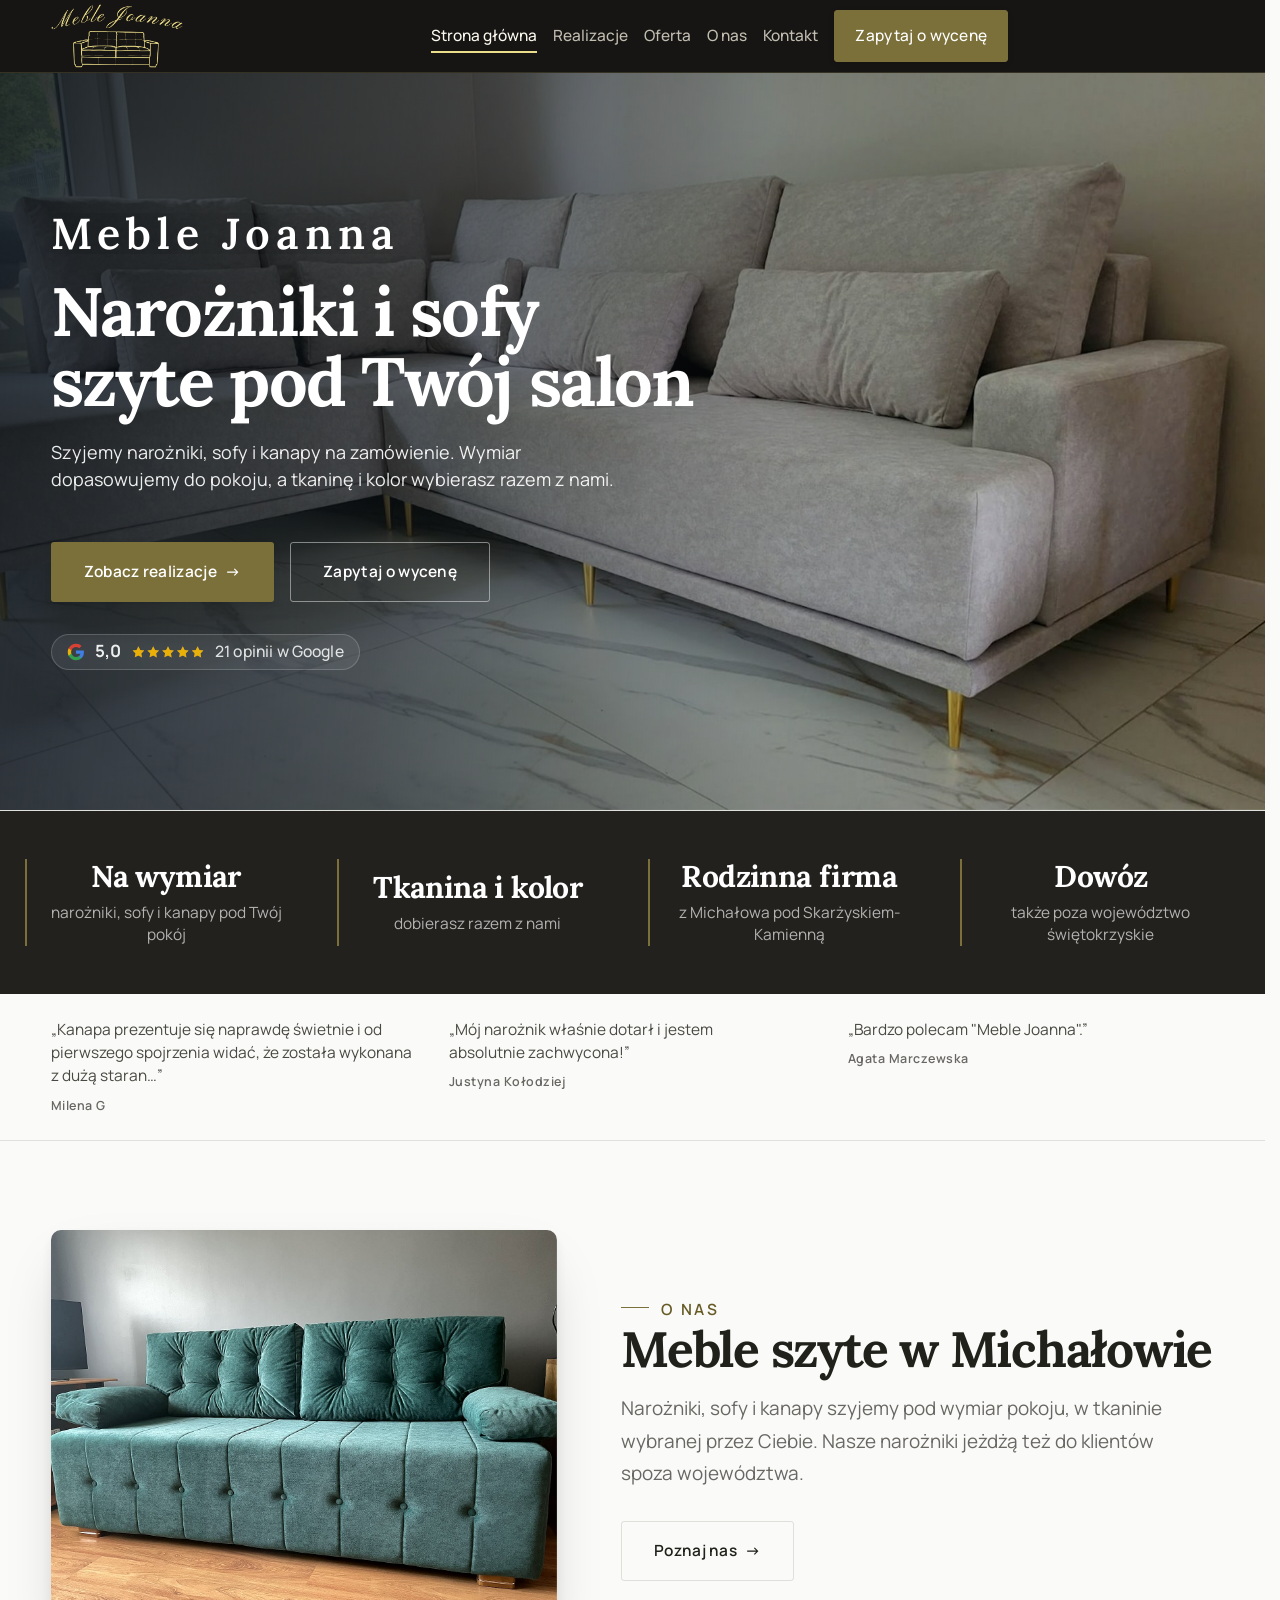
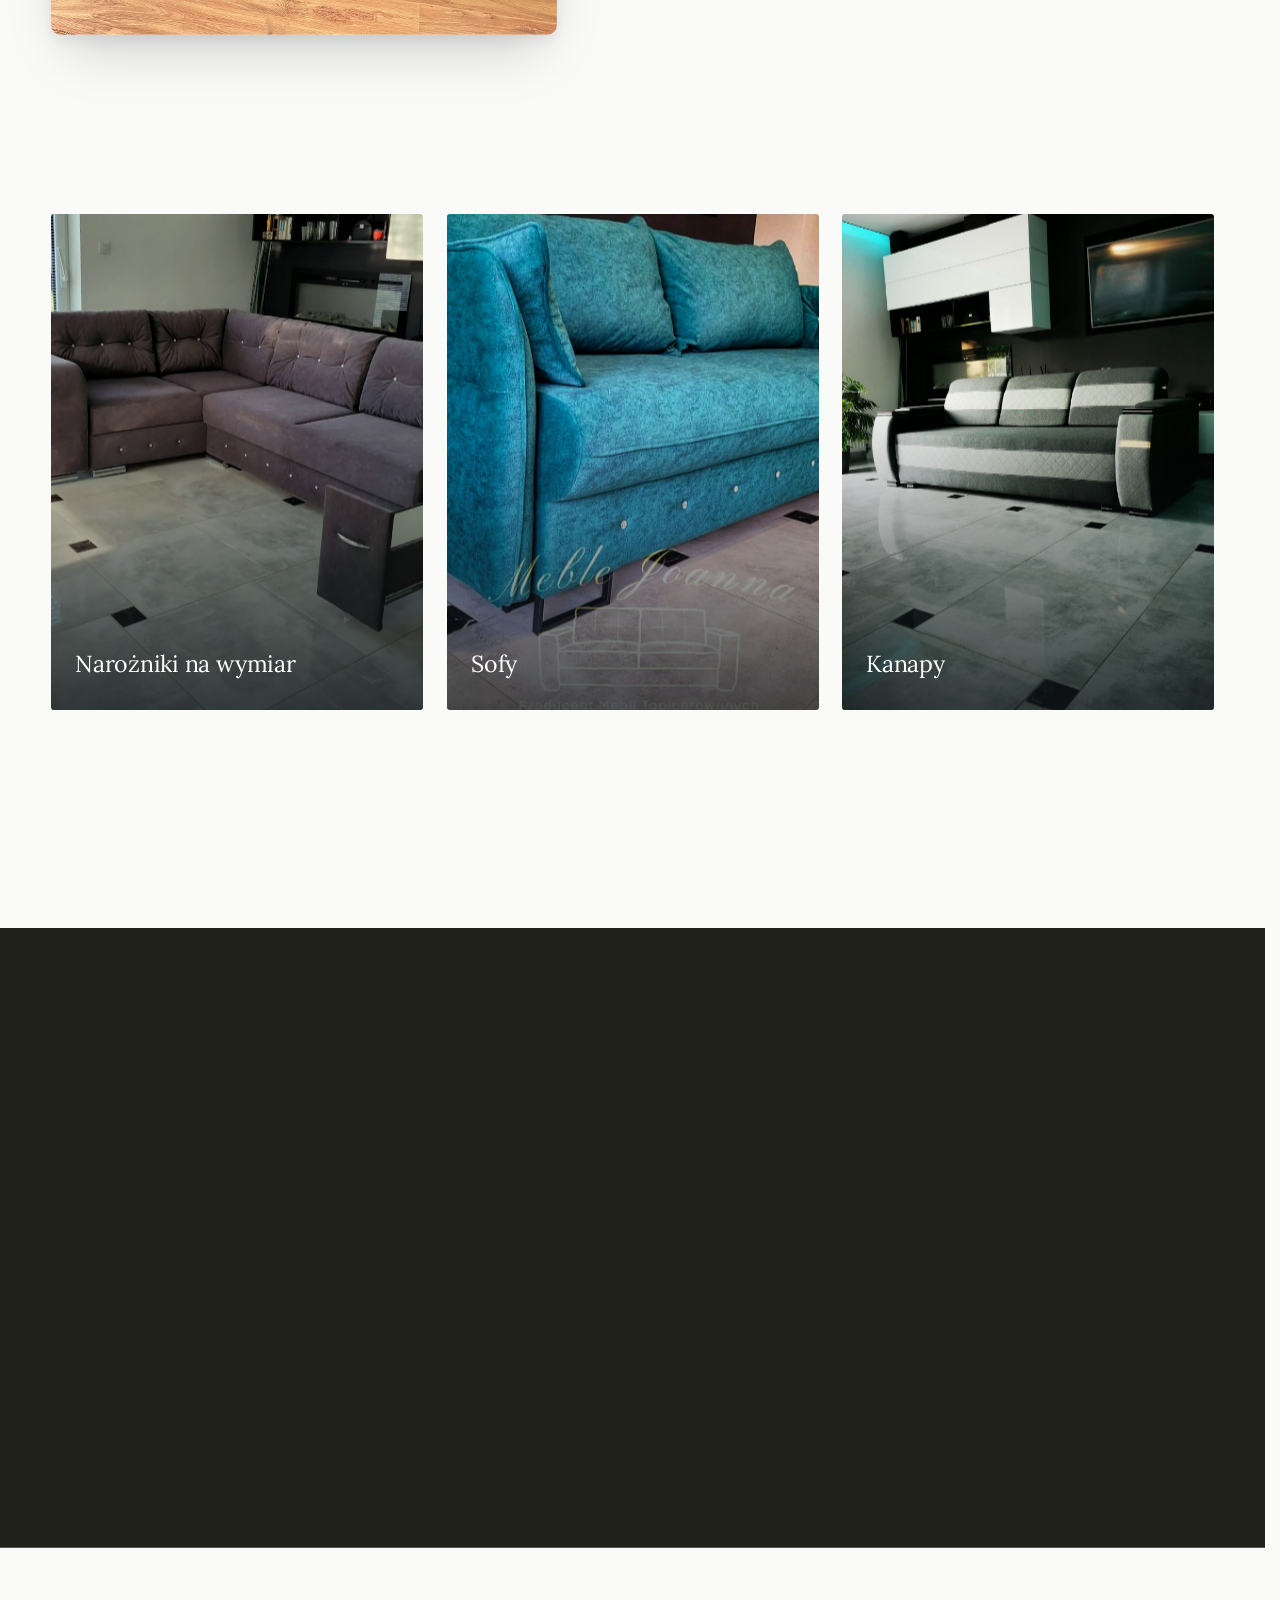
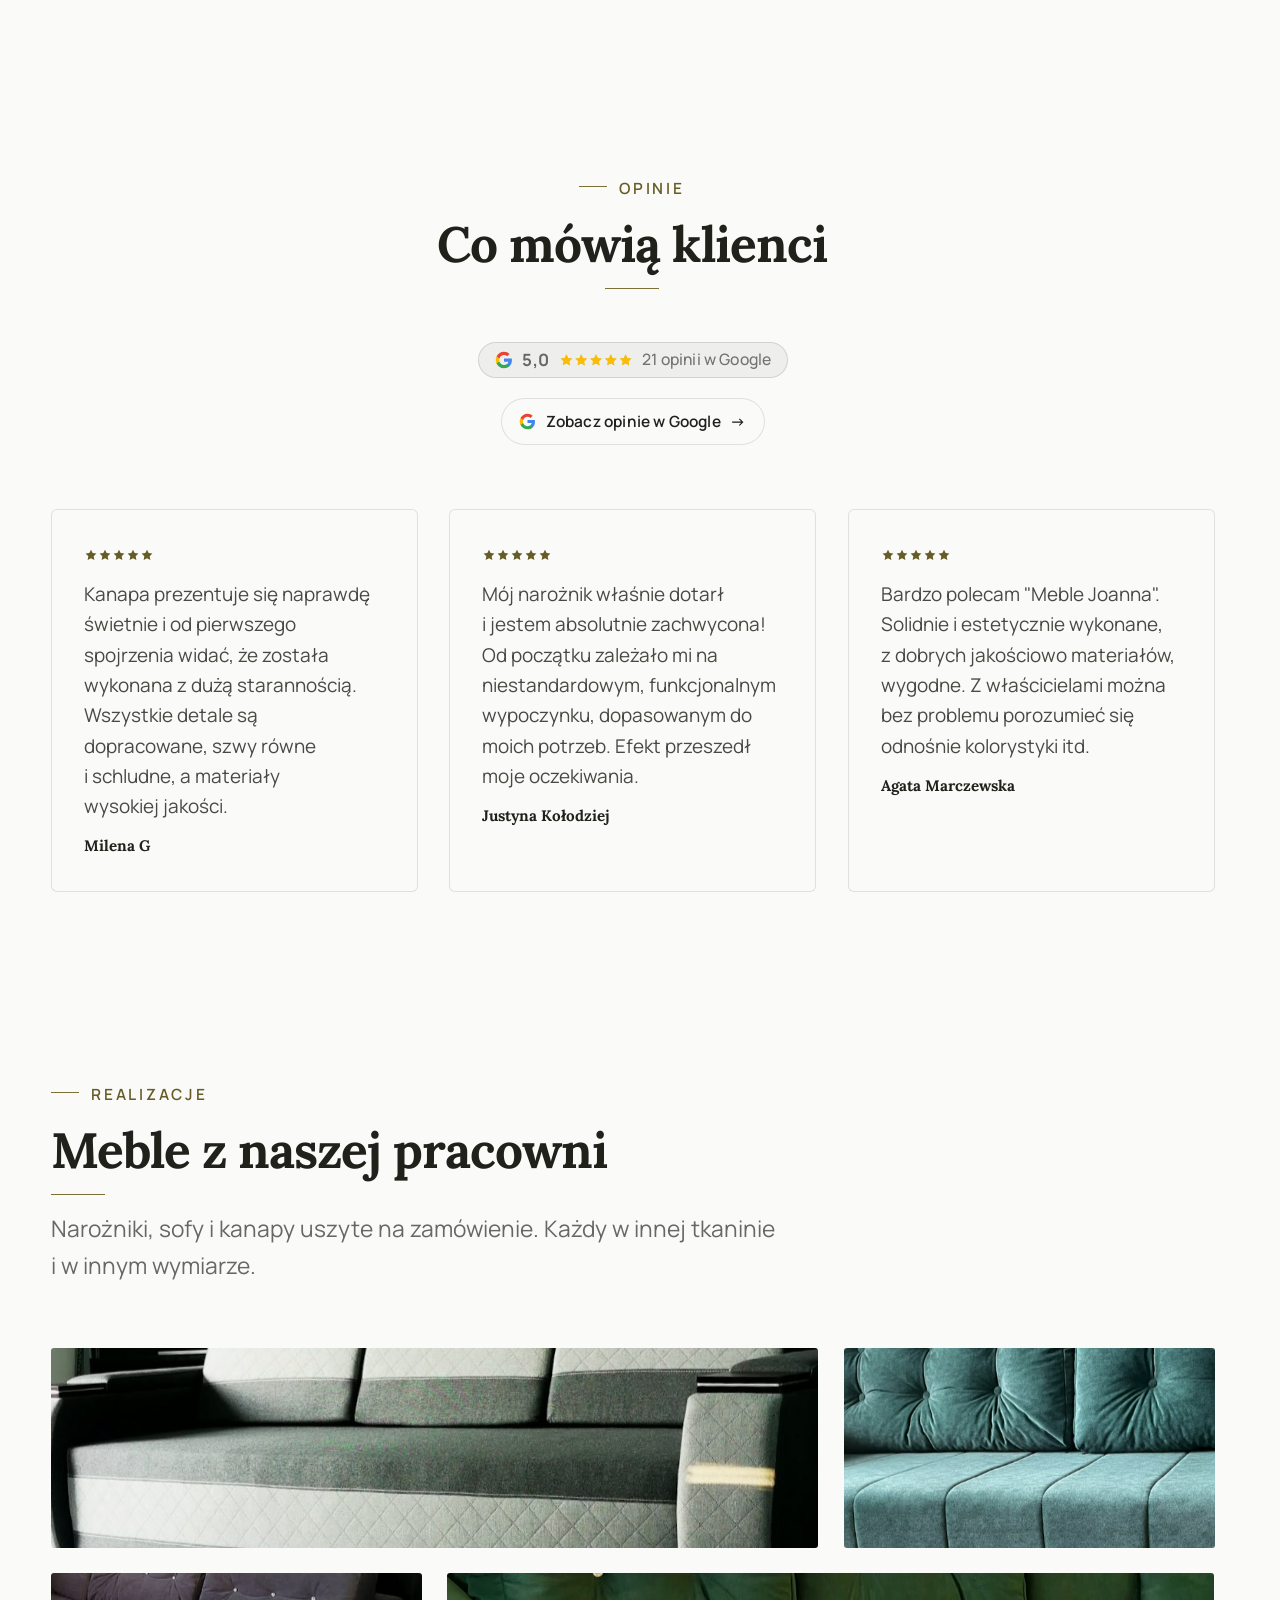
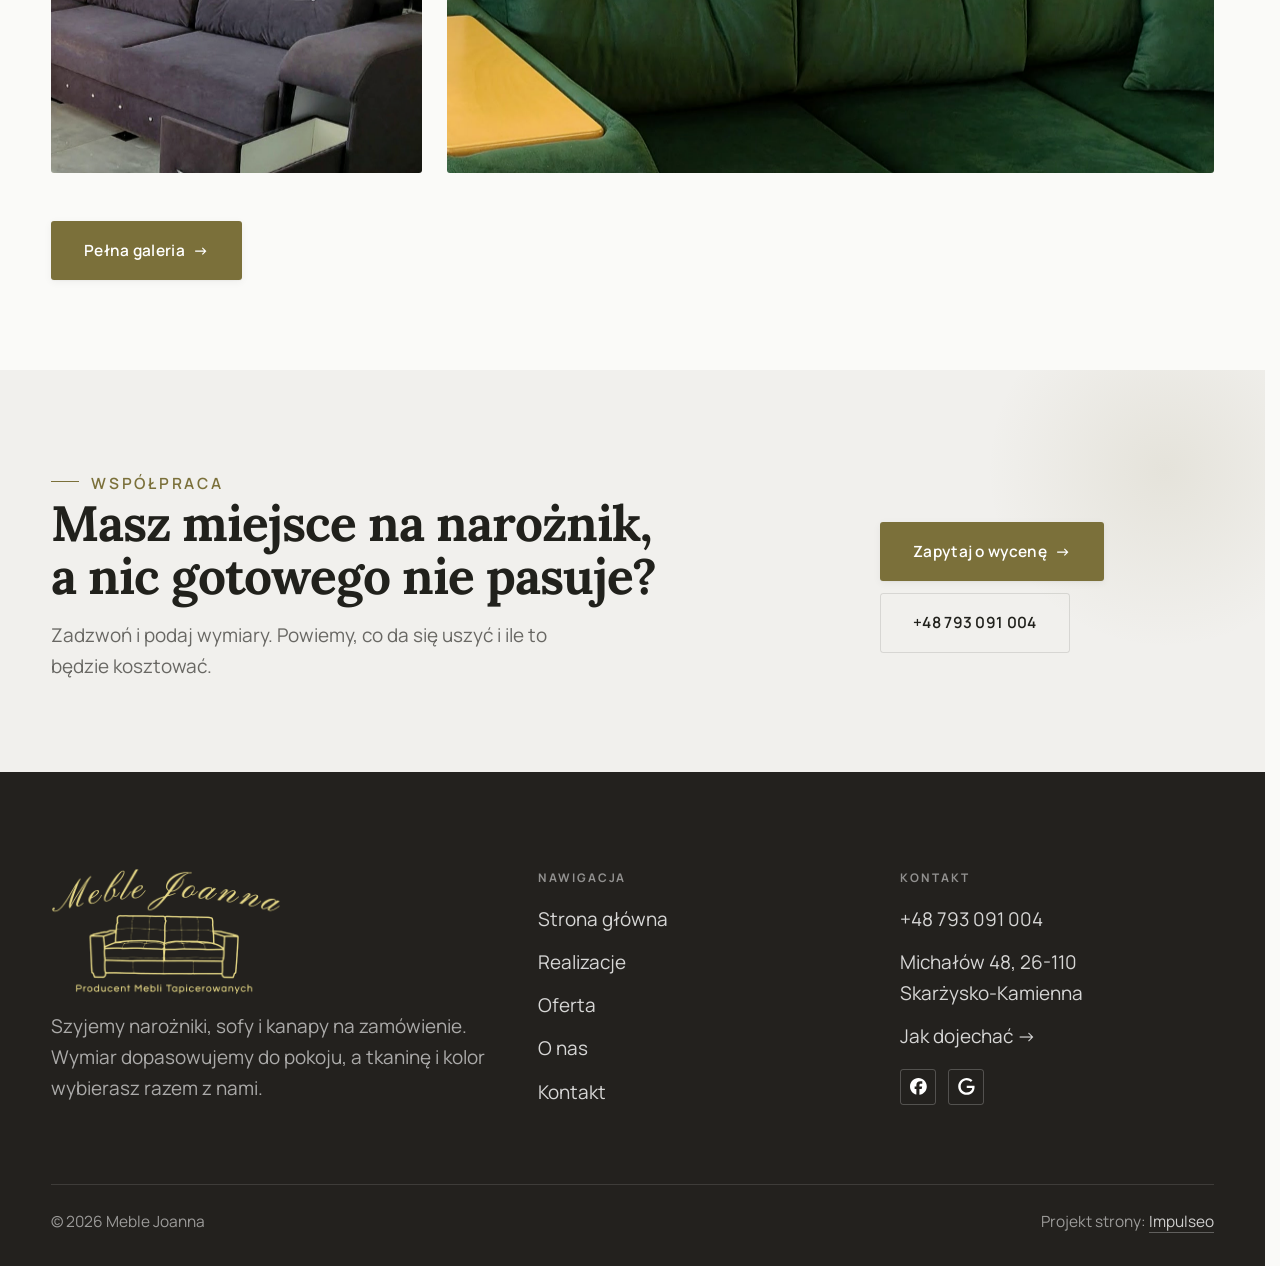
==== commit 1d8d5600: "[claude-edit][cmt:44531f94-1bae-4d36-9b78-a9e843df71f2] logo przezroczyste na ciemnym pasku, kurtyna" ====
--- a/index.html
+++ b/index.html
@@ -4,14 +4,14 @@
 <meta charset="UTF-8">
 <meta name="viewport" content="width=device-width, initial-scale=1.0">
 <title>Meble Joanna - Producent mebli tapicerowanych · Skarżysko-Kamienna</title>
-<meta name="description" content="Meble Joanna - rodzinny producent mebli tapicerowanych spod Skarżyska-Kamiennej. Narożniki, sofy, łóżka i pufy szyte pod wymiar pokoju. Ocena 5,0 w Google.">
+<meta name="description" content="Meble Joanna - rodzinny producent mebli tapicerowanych spod Skarżyska-Kamiennej. Narożniki, sofy i kanapy szyte pod wymiar pokoju. Ocena 5,0 w Google.">
 <link rel="canonical" href="https://kris20032.github.io/meble-joanna/">
 <meta name="robots" content="noindex, nofollow">
 <meta property="og:type" content="website">
 <meta property="og:locale" content="pl_PL">
 <meta property="og:site_name" content="Meble Joanna">
 <meta property="og:title" content="Meble Joanna - Producent mebli tapicerowanych · Skarżysko-Kamienna">
-<meta property="og:description" content="Meble Joanna - rodzinny producent mebli tapicerowanych spod Skarżyska-Kamiennej. Narożniki, sofy, łóżka i pufy szyte pod wymiar pokoju. Ocena 5,0 w Google.">
+<meta property="og:description" content="Meble Joanna - rodzinny producent mebli tapicerowanych spod Skarżyska-Kamiennej. Narożniki, sofy i kanapy szyte pod wymiar pokoju. Ocena 5,0 w Google.">
 <meta property="og:url" content="https://kris20032.github.io/meble-joanna/">
 <meta property="og:image" content="https://kris20032.github.io/meble-joanna/img/og.jpg">
 <meta property="og:image:width" content="1200">
@@ -21,13 +21,33 @@
 <link rel="preconnect" href="https://fonts.googleapis.com">
 <link rel="preconnect" href="https://fonts.gstatic.com" crossorigin>
 <link href="https://fonts.googleapis.com/css2?family=Lora:wght@500;600;700&family=Manrope:wght@400;500;600&display=swap" rel="stylesheet">
-<link rel="stylesheet" href="assets/styles.css?v=9a1f56e1">
+<link rel="stylesheet" href="assets/styles.css?v=20260930">
+<link rel="preload" as="image" href="img/logo.png" fetchpriority="high">
+<link rel="preload" as="image" href="img/logo-podpis.png">
+<script>
+/* KURTYNA Z LOGO - zapalenie. W <head> BEZ defer: z defer przez ułamek sekundy
+   widać stronę, a dopiero potem zasłonę. Raz na wizytę; ?intro = zagraj ponownie.
+   Automaty (zrzuty, bramki) bez ?intro dostają od razu stronę. */
+(function(){
+  try{
+    if (matchMedia('(prefers-reduced-motion:reduce)').matches) return;
+    var pokaz = location.search.indexOf('intro') >= 0;
+    if (!pokaz) {
+      try { if (navigator.webdriver) return; } catch(e){}
+      try { if (sessionStorage.getItem('mj-intro')) return;
+            sessionStorage.setItem('mj-intro','1'); } catch(e){}
+    }
+    document.documentElement.classList.add('intro-on','bez-wejscia-tla');
+  }catch(e){}
+})();
+</script>
 </head>
 <body>
+<div id="intro" aria-hidden="true"><img class="i-podpis" src="img/logo-podpis.png" alt="" width="1887" height="96"><span class="i-szew"></span></div>
 
 <header class="nav">
   <div class="wrap nav-inner">
-    <a class="brand brand-has-logo" href="index.html"><img class="brand-logo" src="img/logo.png" alt="Meble Joanna" width="547" height="334" decoding="async"></a>
+    <a class="brand brand-has-logo" href="index.html"><img class="brand-logo" src="img/logo.png" alt="Meble Joanna" width="1887" height="909" decoding="async" fetchpriority="high"></a>
     <nav class="nav-links">
       <a href="index.html" class="active" aria-current="page">Strona główna</a>
       <a href="realizacje.html">Realizacje</a>
@@ -39,6 +59,114 @@
     <button class="nav-toggle" aria-label="Menu"><span></span><span></span><span></span></button>
   </div>
 </header>
+<script>
+/* KURTYNA Z LOGO - pomiar i sterowanie. TUŻ ZA </header>: skrypt z końca strony
+   rusza ~300 ms później, a przy budżecie ~1,5 s to różnica między płynnie a ospale. */
+(function(){
+  var h = document.documentElement;
+  if (!h.classList.contains('intro-on')) return;
+  var brand = document.querySelector('.brand'),
+      logo  = document.querySelector('.brand-logo'),
+      podpis = document.querySelector('.i-podpis'),
+      nav   = document.querySelector('.nav');
+  var zgloszone = false;
+  /* sygnał dla tekstu hero (main.js): kaskada rusza, gdy zasłona idzie w górę */
+  function sygnal(){
+    if (zgloszone) return; zgloszone = true;
+    h.setAttribute('data-wejscie', 'koniec');
+    try { document.dispatchEvent(new Event('wejscie:koniec')); } catch(e){}
+  }
+  function sprzataj(){ sygnal(); h.classList.remove('intro-on','intro-znak','intro-gra','intro-out'); }
+  if (!brand || !logo || !podpis || !nav) { sprzataj(); return; }
+
+  /* NIC nie rusza, dopóki logo i podpis nie są POBRANE I ZDEKODOWANE - inaczej
+     takt wyłaniania gra na pustym miejscu i klient widzi pół logo, które ucieka.
+     Nie doczekamy się w CZEKANIE ms - odpuszczamy wejście i pokazujemy stronę. */
+  var CZEKANIE = 1400, ruszylo = false, odpuszczone = false;
+  function gotowy(im){ return im.complete && im.naturalWidth > 0; }
+  function pobrane(){ return gotowy(logo) && gotowy(podpis); }
+  function odpusc(){ if (ruszylo || odpuszczone) return; odpuszczone = true; sprzataj(); }
+  function dekoduj(im){ return im.decode ? im.decode().catch(function(){}) : null; }
+  function graj(){ if (!ruszylo && !odpuszczone) { ruszylo = true; wejscie(); } }
+  function zacznij(){
+    if (ruszylo || odpuszczone || !pobrane()) return;
+    if (window.Promise && logo.decode) Promise.all([dekoduj(logo), dekoduj(podpis)]).then(graj, graj);
+    else graj();
+  }
+  if (pobrane()) zacznij();
+  else {
+    [logo, podpis].forEach(function(im){
+      im.addEventListener('load', zacznij);
+      im.addEventListener('error', odpusc);
+    });
+    setTimeout(function(){ if (pobrane()) zacznij(); else odpusc(); }, CZEKANIE);
+  }
+
+  function wejscie(){
+    /* mierzymy logo tam, gdzie stoi naturalnie - `intro-znak` (wyjmuje je z układu)
+       dokładamy dopiero niżej */
+    var r = logo.getBoundingClientRect(), br = brand.getBoundingClientRect();
+    if (!r.width || !r.height) { sprzataj(); return; }
+    var W = document.documentElement.clientWidth || innerWidth, H = innerHeight;
+    /* proporcje wzięte z pliku: znak 1887x909, podpis 1887x96, odstęp jak w oryginale */
+    var PROP = 909 / 1887, PODPIS = 96 / 1887, ODSTEP = 0.017;
+    /* sufit z PIKSELI PLIKU / gęstość ekranu - powyżej tego znak byłby miękki */
+    var sufit = 1887 / Math.min(window.devicePixelRatio || 1, 3);
+    var cel = (W < 680) ? Math.min(W * 0.74, 330) : Math.min(W * 0.36, 470);
+    cel = Math.min(cel, H * 0.5 / (PROP + ODSTEP + PODPIS + 0.06));
+    cel = Math.round(Math.max(r.width, Math.min(cel, sufit)));
+    var lh = cel * PROP, gap = cel * ODSTEP, th = cel * PODPIS, sz = Math.max(16, cel * 0.06);
+    /* cała grupa (znak + podpis + ścieg) wyśrodkowana w pionie */
+    var cy = H / 2 - (gap + th + sz) / 2;
+    h.style.setProperty('--i-w', cel + 'px');
+    h.style.setProperty('--i-h', Math.round(lh) + 'px');
+    h.style.setProperty('--i-cx', Math.round(W / 2) + 'px');
+    h.style.setProperty('--i-cy', Math.round(cy) + 'px');
+    h.style.setProperty('--i-tag-top', Math.round(cy + lh / 2 + gap) + 'px');
+    h.style.setProperty('--i-szew-top', Math.round(cy + lh / 2 + gap + th + sz) + 'px');
+    h.style.setProperty('--i-zmniejsz', (r.width / cel).toFixed(4));
+    h.style.setProperty('--i-baza-w', Math.round(br.width) + 'px');
+    h.style.setProperty('--i-baza-h', Math.round(br.height) + 'px');
+    h.style.setProperty('--i-px', Math.round(r.left + r.width / 2 - W / 2) + 'px');
+    h.style.setProperty('--i-py', Math.round(r.top + r.height / 2 - cy) + 'px');
+    h.classList.add('intro-znak');
+
+    var zdjete = false;
+    function koniec(){
+      if (zdjete) return; zdjete = true;
+      h.classList.add('intro-out');
+      sygnal();
+      setTimeout(sprzataj, 900);
+    }
+    /* DWIE klatki - po jednej przeglądarka skleja stan startowy z końcowym */
+    requestAnimationFrame(function(){ requestAnimationFrame(function(){
+      h.classList.add('intro-gra');
+      /* zasłona schodzi, gdy gotowe jest HERO - nie po sztywnym timerze i nie po
+         window.load (ten czeka na wszystkie zdjęcia strony) */
+      var start = Date.now(), MIN = 720, SUFIT = 1000, zaladowane = false, hero = null;
+      function heroGotowe(){
+        if (!hero) hero = document.querySelector('.hero-cine img');
+        return !!(hero && hero.complete && hero.naturalWidth > 0);
+      }
+      function moze(){
+        if (zdjete) return;
+        if (Date.now() - start >= MIN && (heroGotowe() || zaladowane)) koniec();
+        else setTimeout(moze, 70);
+      }
+      window.addEventListener('load', function(){ zaladowane = true; moze(); });
+      moze();
+      setTimeout(koniec, SUFIT);
+    }); });
+    /* bezpieczniki NIEZALEŻNE od klatek (karta w tle wstrzymuje rAF),
+       liczone od startu animacji, nie od parsowania strony */
+    setTimeout(koniec, 2000);
+    setTimeout(sprzataj, 3100);
+    ['click','wheel','touchstart','keydown'].forEach(function(z){
+      window.addEventListener(z, koniec, {passive:true});
+    });
+  }
+})();
+</script>
 
 <main>
 <section class="hero-cine">
@@ -47,7 +175,7 @@
     <div class="hero-copy">
       <div class="brandmark bm-l"><span class="bm-line"><span>Meble Joanna</span></span></div>
       <h1>Narożniki i sofy szyte pod Twój salon</h1>
-      <p class="lead">Robimy meble tapicerowane na zamówienie. Wymiar dopasowujemy do pokoju, a tkaninę i kolor wybierasz razem z nami.</p>
+      <p class="lead">Szyjemy narożniki, sofy i kanapy na zamówienie. Wymiar dopasowujemy do pokoju, a tkaninę i kolor wybierasz razem z nami.</p>
       <div class="hero-actions">
         <a href="realizacje.html" class="btn btn-accent">Zobacz realizacje <span class="arr">→</span></a>
         <a href="kontakt.html" class="btn btn-ghost btn-on-dark">Zapytaj o wycenę</a>
@@ -58,7 +186,7 @@
 </section>
 <section class="strip n-4" style="padding-block:0">
   <div class="wrap">
-    <div class="item reveal"><div class="k">Na wymiar</div><div class="v">narożniki, sofy i łóżka pod Twój pokój</div></div>
+    <div class="item reveal"><div class="k">Na wymiar</div><div class="v">narożniki, sofy i kanapy pod Twój pokój</div></div>
     <div class="item reveal"><div class="k">Tkanina i kolor</div><div class="v">dobierasz razem z nami</div></div>
     <div class="item reveal"><div class="k">Rodzinna firma</div><div class="v">z Michałowa pod Skarżyskiem-Kamienną</div></div>
     <div class="item reveal"><div class="k">Dowóz</div><div class="v">także poza województwo świętokrzyskie</div></div>
@@ -79,7 +207,7 @@
     <div class="split-copy reveal">
       <span class="eyebrow">O nas</span>
       <h2>Meble szyte w Michałowie</h2>
-      <p class="muted">Wypoczynki i łóżka robimy pod wymiar pokoju, w tkaninie wybranej przez Ciebie. Nasze narożniki jeżdżą też do klientów spoza województwa.</p>
+      <p class="muted">Narożniki, sofy i kanapy szyjemy pod wymiar pokoju, w tkaninie wybranej przez Ciebie. Nasze narożniki jeżdżą też do klientów spoza województwa.</p>
 
       <a href="o-nas.html" class="btn btn-ghost">Poznaj nas <span class="arr">→</span></a>
     </div>
@@ -88,9 +216,9 @@
 <section class="gateways-band">
   <div class="wrap">
     <div class="gateways">
-      <a href="oferta.html" class="gateway reveal"><img src="img/g1.jpg" alt="Narożniki na wymiar" loading="lazy" width="1518" height="1106" decoding="async"><span class="g-ttl">Narożniki na wymiar</span></a>
-      <a href="oferta.html" class="gateway reveal"><img src="img/g7.jpg" alt="Sofy i kanapy" loading="lazy" width="1600" height="1200" decoding="async"><span class="g-ttl">Sofy i kanapy</span></a>
-      <a href="oferta.html" class="gateway reveal"><img src="img/g5.jpg" alt="Łóżka tapicerowane" loading="lazy" width="1600" height="2133" decoding="async"><span class="g-ttl">Łóżka tapicerowane</span></a>
+      <a href="oferta.html" class="gateway reveal"><img src="img/g1.jpg" alt="Narożnik z szufladą w boczku" loading="lazy" width="1518" height="1106" decoding="async"><span class="g-ttl">Narożniki na wymiar</span></a>
+      <a href="oferta.html" class="gateway reveal"><img src="img/g7.jpg" alt="Sofa w morskiej tkaninie na metalowych nóżkach" loading="lazy" width="1600" height="1200" decoding="async"><span class="g-ttl">Sofy</span></a>
+      <a href="oferta.html" class="gateway reveal"><img src="img/g2.jpg" alt="Kanapa w dwóch kolorach tkaniny" loading="lazy" width="1502" height="2044" decoding="async"><span class="g-ttl">Kanapy</span></a>
     </div>
   </div>
 </section>
@@ -117,14 +245,13 @@
     <div class="head reveal">
       <span class="eyebrow">Realizacje</span>
       <h2>Meble z naszej pracowni</h2>
-      <p>Narożniki, sofy i łóżka uszyte na zamówienie. Każdy w innej tkaninie i w innym wymiarze.</p>
+      <p>Narożniki, sofy i kanapy uszyte na zamówienie. Każdy w innej tkaninie i w innym wymiarze.</p>
     </div>
     <div class="gallery">
-      <div class="tile t-two3 reveal"><img src="img/g2.jpg" alt="Meble Joanna" loading="lazy" width="1502" height="2044" decoding="async"></div>
-      <div class="tile t-third reveal"><img src="img/g4.jpg" alt="Meble Joanna" loading="lazy" width="1474" height="2024" decoding="async"></div>
-      <div class="tile t-third reveal"><img src="img/g8.jpg" alt="Meble Joanna" loading="lazy" width="1058" height="778" decoding="async"></div>
-      <div class="tile t-third reveal"><img src="img/g9.jpg" alt="Meble Joanna" loading="lazy" width="1100" height="824" decoding="async"></div>
-      <div class="tile t-third reveal"><img src="img/about.jpg" alt="Meble Joanna" loading="lazy" width="1600" height="2133" decoding="async"></div>
+      <div class="tile t-two3 reveal"><img src="img/g10.jpg" alt="Przeszycia w romby na kanapie z bliska" loading="lazy" width="1000" height="400" decoding="async"></div>
+      <div class="tile t-third reveal"><img src="img/g8.jpg" alt="Pikowane oparcie kanapy z bliska" loading="lazy" width="1058" height="778" decoding="async"></div>
+      <div class="tile t-third reveal"><img src="img/g9.jpg" alt="Szuflada w boczku narożnika" loading="lazy" width="1100" height="824" decoding="async"></div>
+      <div class="tile t-two3 reveal"><img src="img/g4.jpg" alt="Zielony narożnik z pikowanym oparciem" loading="lazy" width="1474" height="2024" decoding="async"></div>
     </div>
     <div style="margin-top:var(--space-7)" class="reveal"><a href="realizacje.html" class="btn btn-accent">Pełna galeria <span class="arr">→</span></a></div>
   </div>
@@ -148,8 +275,8 @@
   <div class="wrap">
     <div class="foot-grid">
       <div class="foot-brand">
-        <div class="name">Meble Joanna</div>
-        <p>Robimy meble tapicerowane na zamówienie. Wymiar dopasowujemy do pokoju, a tkaninę i kolor wybierasz razem z nami.</p>
+        <img class="foot-logo" src="img/logo-pelne.png" alt="Meble Joanna - Producent Mebli Tapicerowanych" width="960" height="528" loading="lazy" decoding="async">
+        <p>Szyjemy narożniki, sofy i kanapy na zamówienie. Wymiar dopasowujemy do pokoju, a tkaninę i kolor wybierasz razem z nami.</p>
       </div>
       <div class="foot-col">
         <h4>Nawigacja</h4>
@@ -179,6 +306,6 @@
 <div class="sticky-reserve"><a class="sr-book" href="kontakt.html">Zapytaj o wycenę</a><a class="sr-call" href="tel:+48793091004" aria-label="Zadzwoń"><svg class="ico-tel" width="16" height="16" viewBox="0 0 24 24" fill="none" aria-hidden="true"><path d="M6.6 10.8a15.5 15.5 0 0 0 6.6 6.6l2.2-2.2a1 1 0 0 1 1-.24 11.4 11.4 0 0 0 3.6.58 1 1 0 0 1 1 1V20a1 1 0 0 1-1 1A17 17 0 0 1 3 4a1 1 0 0 1 1-1h3.5a1 1 0 0 1 1 1c0 1.25.2 2.46.58 3.6a1 1 0 0 1-.25 1l-2.23 2.2Z" fill="currentColor"/></svg></a></div>
 <div class="demo-wazne" data-do="2026-10-06" data-cykl="3" hidden><svg class="dw-ico" width="13" height="13" viewBox="0 0 24 24" fill="none" aria-hidden="true"><circle cx="12" cy="12" r="8.6" stroke="currentColor" stroke-width="1.8"/><path d="M12 7.2V12l3.3 2" stroke="currentColor" stroke-width="1.8" stroke-linecap="round"/></svg><span class="dw-txt"></span></div>
 
-<script src="assets/main.js"></script>
+<script src="assets/main.js?v=20260930"></script>
 </body>
 </html>
--- a/assets/styles.css
+++ b/assets/styles.css
@@ -1665,3 +1665,116 @@
 
 /* === szary tekst dociągnięty do czytelności (WCAG 4.5 na wszystkich tłach) === */
 :root{--muted:#686763;}
+
+
+/* ═══════════════════════════════════════════════════════════════════════════
+   MEBLE JOANNA - poprawka 30.09.2026 (zgłoszenie Szymona: „popraw logo, ekran
+   ładowania z logo firmy").
+   1) PASEK W BARWACH LOGO. Logo klienta to złoty znak na czerni. Na jasnym pasku
+      wisiało jako mały czarny prostokąt z nieczytelnym napisem. Teraz znak ma
+      wycięte tło (przezroczysty PNG, 4x większa rozdzielczość niż plik z FB),
+      a pasek ma kolor tła z ich własnej wizytówki.
+   ═══════════════════════════════════════════════════════════════════════════ */
+:root{--mj-czern:#0f0e0c;--mj-zloto:#ecdd8a}
+html{scrollbar-gutter:stable}
+.nav{background:rgba(15,14,12,.97);border-bottom:1px solid rgba(236,221,138,.14)}
+.nav.is-stuck{box-shadow:0 14px 30px -18px rgba(0,0,0,.55)}
+.nav-links a{color:rgba(247,242,226,.76)}
+.nav-links a:hover,.nav-links a.active{color:#fbf8ee}
+.nav-links a::after{background:var(--mj-zloto)}
+.nav-toggle span{background:#f4eed9}
+.brand-logo{height:64px;max-width:none}
+.nav.is-stuck .brand-logo{height:52px}
+@media(max-width:680px){
+  .brand-logo{height:48px;max-width:none}
+  .nav-links{background:var(--mj-czern);border-bottom:1px solid rgba(236,221,138,.14)}
+  .nav-links a{border-bottom:1px solid rgba(255,255,255,.08)}
+}
+/* pełne logo (z podpisem) w stopce - złoto na ciemnym tle, jak na ich wizytówce */
+.foot-logo{display:block;width:min(230px,72%);height:auto}
+
+/* ═══════════════════════════════════════════════════════════════════════════
+   2) KURTYNA Z LOGO (ekran powitalny) - TYLKO strona główna, raz na wizytę.
+   `?intro` w adresie = zagraj jeszcze raz (do pokazywania klientowi).
+   Opowiada produkt: znak pisze się od lewej jak podpis, pod nim dochodzi podpis
+   firmy i przeszycie (szew tapicerski), a potem czarna płachta z obszytym
+   brzegiem zwija się w górę do paska, a logo ląduje na swoim miejscu.
+   Bezpieczniki: zasłona domyślnie `display:none` (włącza ją skrypt) · twarde
+   timery 2 s / 3,1 s · klik-scroll-dotyk-klawisz przerywa · reduced-motion pomija.
+   ═══════════════════════════════════════════════════════════════════════════ */
+/* fade zdjęcia hero grałby POD zasłoną - klasa TRWAŁA, nie zdejmowana z intro-on */
+.bez-wejscia-tla .hero-cine>img{animation:none}
+
+#intro{display:none}
+.intro-on #intro{
+  display:block;position:fixed;inset:0;z-index:300;background:var(--mj-czern);
+  /* wolny start: brzeg płachty zostaje w dole, dopóki logo nie odleci do paska */
+  transform:translateY(0);transition:transform .74s cubic-bezier(.66,0,.24,1)}
+/* obszyty brzeg płachty - widać go, gdy zasłona się zwija */
+.intro-on #intro::after{
+  content:"";position:absolute;left:0;right:0;bottom:12px;height:1.5px;
+  background:repeating-linear-gradient(90deg,rgba(236,221,138,.55) 0 9px,transparent 9px 16px)}
+.intro-on.intro-out #intro{transform:translateY(-100%);pointer-events:none}
+.intro-on body{overflow:hidden}
+
+/* drugi takt: podpis firmy (wycięty z ich logo) odsłaniany od lewej */
+.i-podpis{
+  position:absolute;left:50%;top:var(--i-tag-top,60%);width:var(--i-w,300px);height:auto;max-width:none;
+  transform:translateX(-50%);clip-path:inset(0 100% 0 0);filter:blur(8px)}
+.intro-on.intro-gra .i-podpis{
+  clip-path:inset(0 0 0 0);filter:blur(0px);
+  transition:clip-path .5s cubic-bezier(.16,1,.3,1) .16s,filter .5s cubic-bezier(.16,1,.3,1) .16s}
+/* trzeci takt: przeszycie - ścieg dochodzi od lewej jak spod maszyny */
+.i-szew{
+  position:absolute;left:50%;top:var(--i-szew-top,66%);width:calc(var(--i-w,300px) * .56);height:1.5px;
+  background:repeating-linear-gradient(90deg,var(--mj-zloto) 0 8px,transparent 8px 14px);
+  transform:translateX(-50%);clip-path:inset(0 100% 0 0)}
+.intro-on.intro-gra .i-szew{clip-path:inset(0 0 0 0);transition:clip-path .56s cubic-bezier(.16,1,.3,1) .28s}
+.intro-on.intro-out .i-podpis,.intro-on.intro-out .i-szew{opacity:0;transition:opacity .2s linear}
+
+/* Pasek nad zasłoną, widać z niego tylko logo. `intro-znak` dokłada skrypt DOPIERO
+   po zmierzeniu logo w jego naturalnym miejscu. iOS: na czas wejścia pasek bez
+   backdrop-filter (WebKit potrafi narysować rozmycie NAD lecącym logo), a logo
+   w żadnym stanie bez drop-shadow (iOS rysuje go jako jasny prostokąt). */
+.intro-znak .nav{z-index:301;-webkit-backdrop-filter:none;backdrop-filter:none;
+  background:var(--mj-czern);border-bottom-color:transparent}
+.intro-znak .nav-links,.intro-znak .nav-toggle{opacity:0}
+.intro-znak.intro-out .nav-links,.intro-znak.intro-out .nav-toggle{opacity:1;transition:opacity .5s var(--ease) .32s}
+/* logo wychodzi z układu - blok marki trzyma jego miejsce, pasek nie podskakuje */
+.intro-znak .brand{width:var(--i-baza-w);height:var(--i-baza-h);flex:0 0 auto}
+/* ⛔ zero zwykłego opacity+scale: maska od lewej + rozmycie schodzące do ostrości.
+   Logo ma na kurtynie SWÓJ prawdziwy rozmiar (width/height), a do paska wraca
+   scale() MNIEJSZYM od 1 - powiększanie transformem rozmywa znak na telefonie. */
+.intro-znak .brand-logo{
+  position:fixed;left:var(--i-cx);top:var(--i-cy);
+  width:var(--i-w);height:var(--i-h);max-width:none;
+  transform:translate(-50%,-50%) scale(1.045);
+  clip-path:inset(0 100% 0 0);filter:blur(14px)}
+.intro-znak.intro-gra .brand-logo{
+  transform:translate(-50%,-50%) scale(1);clip-path:inset(0 0 0 0);filter:blur(0px);
+  transition:transform .55s cubic-bezier(.16,1,.3,1),clip-path .55s cubic-bezier(.16,1,.3,1),
+             filter .55s cubic-bezier(.16,1,.3,1)}
+.intro-znak.intro-out .brand-logo{
+  transform:translate(calc(-50% + var(--i-px)),calc(-50% + var(--i-py))) scale(var(--i-zmniejsz));
+  filter:blur(0px);transition:transform .74s cubic-bezier(.16,.84,.44,1)}
+
+@media (prefers-reduced-motion:reduce){
+  .intro-on #intro{display:none}
+  .intro-on body{overflow:auto}
+  .intro-znak .brand-logo{position:static;width:auto;height:64px;transform:none!important;
+    filter:none!important;clip-path:none!important}
+  .intro-znak .nav-links,.intro-znak .nav-toggle{opacity:1}
+}
+
+/* Po kurtynie nazwa firmy była już pokazana logiem - wejście nazwy w hero jest
+   skromniejsze (mniejsze powiększenie), a nagłówek i przyciski dochodzą szybciej.
+   `bez-wejscia-tla` stoi na <html> tylko wtedy, gdy kurtyna naprawdę zagrała. */
+.bez-wejscia-tla.bm-on .hero-cine .brandmark{transform:scale(1.12)}
+.bez-wejscia-tla.bm-on .hero-cine .brandmark.bm-in{
+  transform:scale(1);transition:opacity .5s ease .12s, transform .8s cubic-bezier(.16,.84,.44,1) .12s}
+.bez-wejscia-tla.bm-on .hero-cine .brandmark.bm-in ~ .eyebrow{transition:opacity .55s ease .3s}
+.bez-wejscia-tla.bm-on .hero-cine .brandmark.bm-in ~ h1{transition:opacity .55s ease .38s}
+.bez-wejscia-tla.bm-on .hero-cine .brandmark.bm-in ~ .lead{transition:opacity .55s ease .46s}
+.bez-wejscia-tla.bm-on .hero-cine .brandmark.bm-in ~ .hero-actions{transition:opacity .55s ease .54s}
+/* etykieta nad nagłówkiem podstrony na jasnym fragmencie zdjęcia miała 4,1:1 - lekki cień pod literami */
+.pagehead .eyebrow{text-shadow:0 1px 14px rgba(0,0,0,.55),0 0 2px rgba(0,0,0,.35)}
